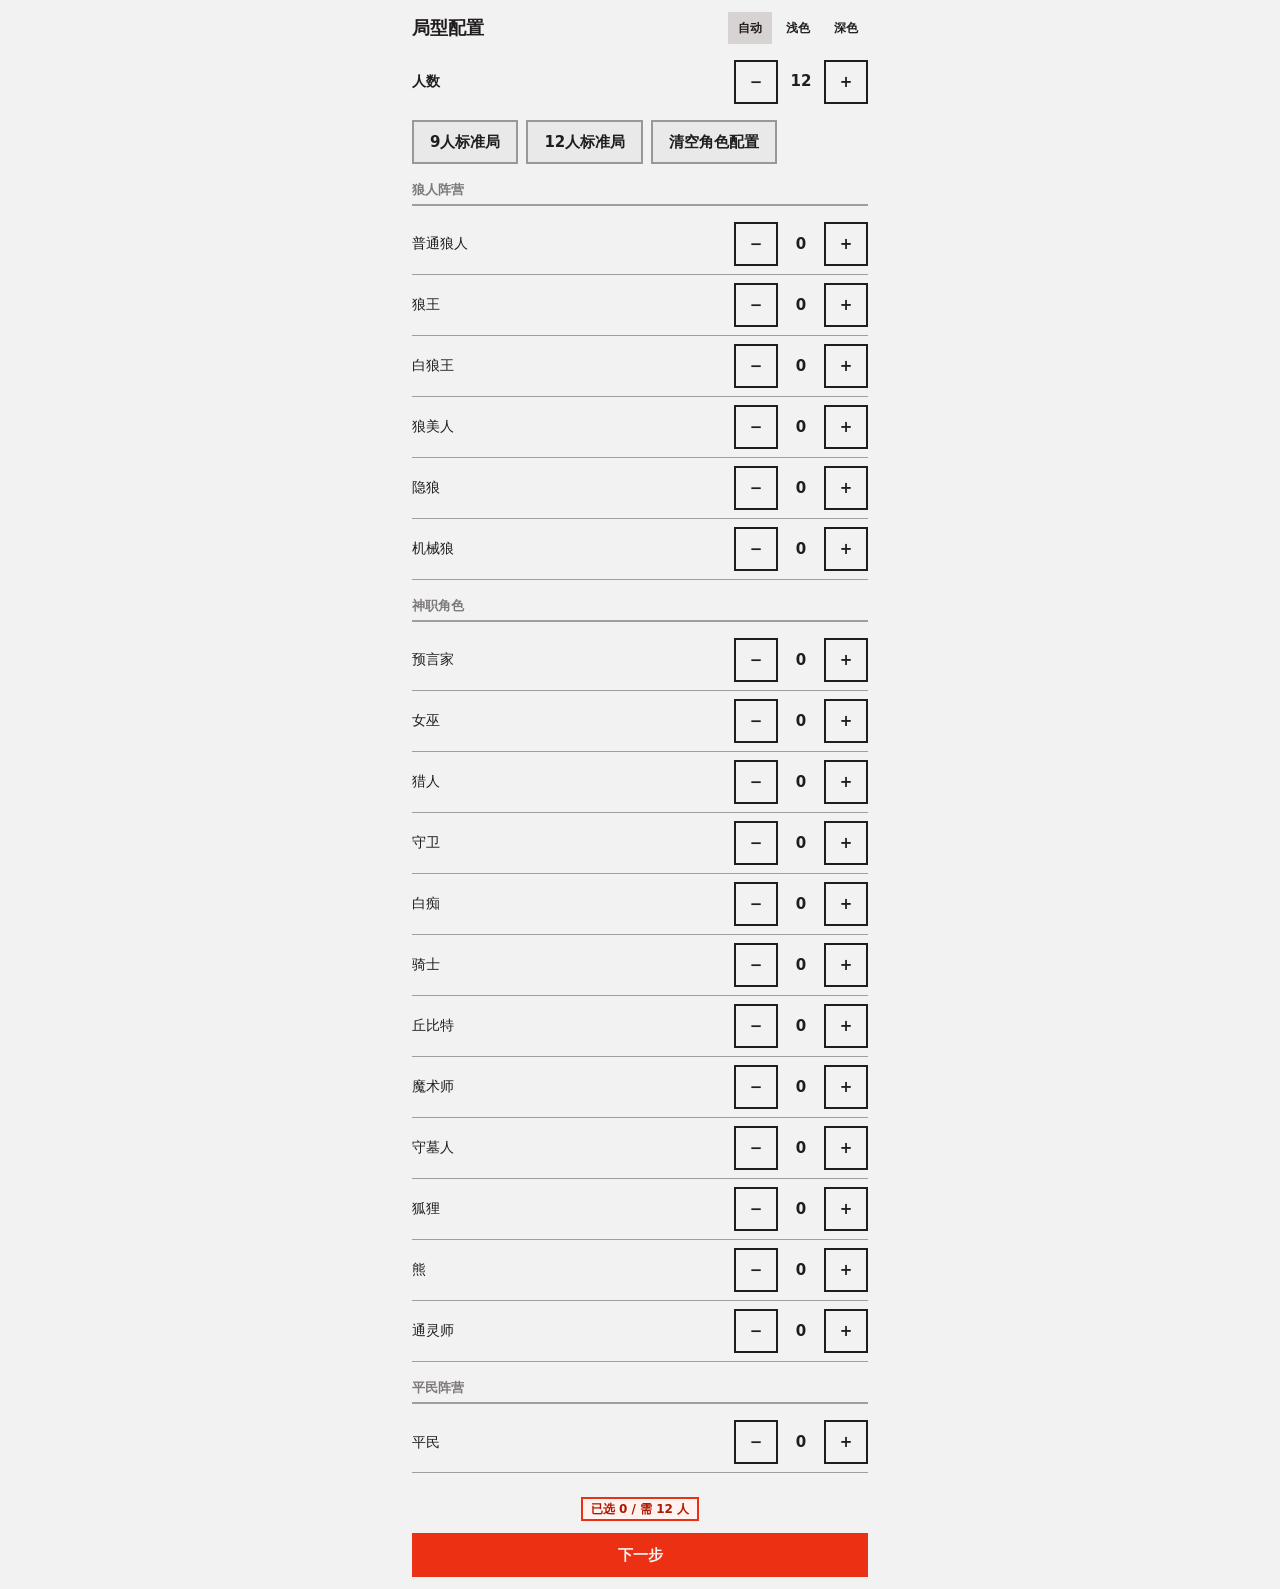
==== index.html @ 9e26ab66 "Implement timer and daily random first speaker (#14) Adds free/speech timer modes stored as an endsA" ====
<!DOCTYPE html>
<html lang="zh-CN">
<head>
<meta charset="utf-8">
<meta name="viewport" content="width=device-width, initial-scale=1, maximum-scale=1, viewport-fit=cover">
<meta name="theme-color" content="#1a1918">
<title>狼人杀法官助手</title>
<link rel="manifest" href="./manifest.json">
<link rel="stylesheet" href="./style.css">
</head>
<body>

<!-- ══════════════════════════════════════════════════════════════════
     SPEC §12.5 — 图标 sprite，内容与 icons.svg 保持同步
     ══════════════════════════════════════════════════════════════════ -->
<div id="icon-sprite" hidden>
<svg xmlns="http://www.w3.org/2000/svg" hidden>

  <!-- ── 狼人阵营 ─────────────────────────────────────────────── -->

  <!-- 普通狼人：基础狼形 -->
  <symbol id="icon-wolf" viewBox="0 0 24 24" fill="none" stroke="currentColor" stroke-width="1.6" stroke-linecap="round" stroke-linejoin="round">
    <path d="M6,3 L9,9 L15,9 L18,3 L19,11 L17,16 L12,21 L7,16 L5,11 Z"/>
    <circle cx="9.5" cy="13" r="0.85"/>
    <circle cx="14.5" cy="13" r="0.85"/>
    <line x1="12" y1="16" x2="12" y2="18.3"/>
  </symbol>

  <!-- 狼王：狼形 + 王冠 -->
  <symbol id="icon-wolfking" viewBox="0 0 24 24" fill="none" stroke="currentColor" stroke-width="1.6" stroke-linecap="round" stroke-linejoin="round">
    <path d="M6,5 L9,11 L15,11 L18,5 L19,13 L17,17 L12,21 L7,17 L5,13 Z"/>
    <circle cx="9.5" cy="15" r="0.85"/>
    <circle cx="14.5" cy="15" r="0.85"/>
    <line x1="12" y1="18" x2="12" y2="19.7"/>
    <path d="M5,5 L5,1 L8.5,3.3 L12,0.6 L15.5,3.3 L19,1 L19,5"/>
  </symbol>

  <!-- 白狼王：狼形 + 王冠 + 爆裂星芒 -->
  <symbol id="icon-whitewolfking" viewBox="0 0 24 24" fill="none" stroke="currentColor" stroke-width="1.6" stroke-linecap="round" stroke-linejoin="round">
    <path d="M6,5 L9,11 L15,11 L18,5 L19,13 L17,17 L12,21 L7,17 L5,13 Z"/>
    <circle cx="9.5" cy="15" r="0.85"/>
    <circle cx="14.5" cy="15" r="0.85"/>
    <line x1="12" y1="18" x2="12" y2="19.7"/>
    <path d="M5,5 L5,1 L8.5,3.3 L12,0.6 L15.5,3.3 L19,1 L19,5"/>
    <line x1="4" y1="1.5" x2="1.5" y2="0.8"/>
    <line x1="4" y1="1.5" x2="1.8" y2="3"/>
    <line x1="20" y1="1.5" x2="22.5" y2="0.8"/>
    <line x1="20" y1="1.5" x2="22.2" y2="3"/>
  </symbol>

  <!-- 狼美人：狼形 + 唇形/心形 -->
  <symbol id="icon-wolfbeauty" viewBox="0 0 24 24" fill="none" stroke="currentColor" stroke-width="1.6" stroke-linecap="round" stroke-linejoin="round">
    <path d="M6,3 L9,9 L15,9 L18,3 L19,11 L17,16 L12,21 L7,16 L5,11 Z"/>
    <circle cx="9.5" cy="12.3" r="0.85"/>
    <circle cx="14.5" cy="12.3" r="0.85"/>
    <path d="M10.3,15.8 Q10.3,14.5 12,15.3 Q13.7,14.5 13.7,15.8 Q13.7,17 12,18.6 Q10.3,17 10.3,15.8 Z"/>
  </symbol>

  <!-- 隐狼：虚线/残缺狼形 -->
  <symbol id="icon-hiddenwolf" viewBox="0 0 24 24" fill="none" stroke="currentColor" stroke-width="1.6" stroke-linecap="round" stroke-linejoin="round">
    <path d="M6,3 L9,9 L15,9 L18,3 L19,11 L17,16 L12,21 L7,16 L5,11 Z" stroke-dasharray="2 2.2"/>
  </symbol>

  <!-- 机械狼：狼形 + 齿轮 -->
  <symbol id="icon-mechwolf" viewBox="0 0 24 24" fill="none" stroke="currentColor" stroke-width="1.6" stroke-linecap="round" stroke-linejoin="round">
    <path d="M6,3 L9,9 L15,9 L18,3 L19,11 L17,16 L12,21 L7,16 L5,11 Z"/>
    <circle cx="9.5" cy="13" r="0.85"/>
    <circle cx="14.5" cy="13" r="0.85"/>
    <line x1="12" y1="16" x2="12" y2="18.3"/>
    <circle cx="17.3" cy="15.3" r="1.4"/>
    <circle cx="17.3" cy="15.3" r="0.45"/>
    <line x1="18.7" y1="15.3" x2="19.5" y2="15.3"/>
    <line x1="18" y1="16.51" x2="18.4" y2="17.2"/>
    <line x1="16.6" y1="16.51" x2="16.2" y2="17.2"/>
    <line x1="15.9" y1="15.3" x2="15.1" y2="15.3"/>
    <line x1="16.6" y1="14.09" x2="16.2" y2="13.4"/>
    <line x1="18" y1="14.09" x2="18.4" y2="13.4"/>
  </symbol>

  <!-- ── 神职角色 ─────────────────────────────────────────────── -->

  <!-- 预言家：眼睛 -->
  <symbol id="icon-seer" viewBox="0 0 24 24" fill="none" stroke="currentColor" stroke-width="1.6" stroke-linecap="round" stroke-linejoin="round">
    <path d="M3,12 C7,6 17,6 21,12 C17,18 7,18 3,12 Z"/>
    <circle cx="12" cy="12" r="2.4"/>
  </symbol>

  <!-- 女巫：药瓶 + 搅拌棒 -->
  <symbol id="icon-witch" viewBox="0 0 24 24" fill="none" stroke="currentColor" stroke-width="1.6" stroke-linecap="round" stroke-linejoin="round">
    <path d="M10,3 L10,7.5 L6,17 C6,19.8 8.6,21.5 12,21.5 C15.4,21.5 18,19.8 18,17 L14,7.5 L14,3"/>
    <line x1="7.3" y1="15" x2="16.7" y2="15"/>
    <line x1="11.5" y1="13" x2="17.6" y2="3.2"/>
    <circle cx="17.9" cy="2.5" r="0.9"/>
  </symbol>

  <!-- 猎人：准星 -->
  <symbol id="icon-hunter" viewBox="0 0 24 24" fill="none" stroke="currentColor" stroke-width="1.6" stroke-linecap="round" stroke-linejoin="round">
    <circle cx="12" cy="12" r="7"/>
    <circle cx="12" cy="12" r="1.1"/>
    <line x1="12" y1="2" x2="12" y2="5"/>
    <line x1="12" y1="19" x2="12" y2="22"/>
    <line x1="2" y1="12" x2="5" y2="12"/>
    <line x1="19" y1="12" x2="22" y2="12"/>
  </symbol>

  <!-- 守卫：盾牌 -->
  <symbol id="icon-guard" viewBox="0 0 24 24" fill="none" stroke="currentColor" stroke-width="1.6" stroke-linecap="round" stroke-linejoin="round">
    <path d="M12,2.5 L19,5.5 L19,11.5 C19,16.5 15.5,19.8 12,21.3 C8.5,19.8 5,16.5 5,11.5 L5,5.5 Z"/>
  </symbol>

  <!-- 白痴：小丑帽 -->
  <symbol id="icon-idiot" viewBox="0 0 24 24" fill="none" stroke="currentColor" stroke-width="1.6" stroke-linecap="round" stroke-linejoin="round">
    <line x1="4" y1="17" x2="20" y2="17"/>
    <path d="M6,17 L4,9"/>
    <circle cx="4" cy="7.7" r="1.1"/>
    <path d="M12,17 L12,6"/>
    <circle cx="12" cy="4.7" r="1.1"/>
    <path d="M18,17 L20,9"/>
    <circle cx="20" cy="7.7" r="1.1"/>
  </symbol>

  <!-- 骑士：剑 -->
  <symbol id="icon-knight" viewBox="0 0 24 24" fill="none" stroke="currentColor" stroke-width="1.6" stroke-linecap="round" stroke-linejoin="round">
    <line x1="12" y1="2.5" x2="12" y2="16.5"/>
    <path d="M12,2.5 L10.5,4.5 L13.5,4.5 Z"/>
    <line x1="8" y1="7.5" x2="16" y2="7.5"/>
    <line x1="12" y1="16.5" x2="12" y2="20"/>
    <circle cx="12" cy="21.2" r="1.1"/>
  </symbol>

  <!-- 丘比特：双心 + 箭，连接两名玩家为情侣 SPEC §5.3 -->
  <symbol id="icon-cupid" viewBox="0 0 24 24" fill="none" stroke="currentColor" stroke-width="1.6" stroke-linecap="round" stroke-linejoin="round">
    <path d="M3.8,9 C3.8,7 6.5,6.8 7,9.2 C7.5,6.8 10.2,7 10.2,9 C10.2,12 7,15 7,15 C7,15 3.8,12 3.8,9 Z"/>
    <path d="M13.8,6 C13.8,4 16.5,3.8 17,6.2 C17.5,3.8 20.2,4 20.2,6 C20.2,9 17,12 17,12 C17,12 13.8,9 13.8,6 Z"/>
    <line x1="1" y1="12" x2="23" y2="6"/>
    <path d="M23,6 L19.3,6.3"/>
    <path d="M23,6 L22.7,9.5"/>
    <path d="M1,12 L4.3,10.9"/>
    <path d="M1,12 L3.3,14.7"/>
  </symbol>

  <!-- 魔术师：礼帽 -->
  <symbol id="icon-magician" viewBox="0 0 24 24" fill="none" stroke="currentColor" stroke-width="1.6" stroke-linecap="round" stroke-linejoin="round">
    <path d="M4,19 Q12,21.5 20,19"/>
    <path d="M8,19 L8,7 L16,7 L16,19"/>
    <line x1="8" y1="15" x2="16" y2="15"/>
  </symbol>

  <!-- 守墓人：墓碑 -->
  <symbol id="icon-gravekeeper" viewBox="0 0 24 24" fill="none" stroke="currentColor" stroke-width="1.6" stroke-linecap="round" stroke-linejoin="round">
    <line x1="5" y1="21" x2="19" y2="21"/>
    <path d="M8,21 L8,10 C8,6.5 16,6.5 16,10 L16,21 Z"/>
    <line x1="12" y1="10.5" x2="12" y2="16.5"/>
    <line x1="9.3" y1="12.5" x2="14.7" y2="12.5"/>
  </symbol>

  <!-- 狐狸：狐狸头 -->
  <symbol id="icon-fox" viewBox="0 0 24 24" fill="none" stroke="currentColor" stroke-width="1.6" stroke-linecap="round" stroke-linejoin="round">
    <path d="M12,4 L18,8 L20,4 L19,12 L15,17 L12,20 L9,17 L5,12 L4,4 L6,8 Z"/>
    <circle cx="9.5" cy="11.5" r="0.8"/>
    <circle cx="14.5" cy="11.5" r="0.8"/>
    <path d="M12,15.5 L11,17.5 L13,17.5 Z"/>
  </symbol>

  <!-- 熊：熊掌 -->
  <symbol id="icon-bear" viewBox="0 0 24 24" fill="none" stroke="currentColor" stroke-width="1.6" stroke-linecap="round" stroke-linejoin="round">
    <ellipse cx="12" cy="16" rx="5" ry="4"/>
    <circle cx="6" cy="9" r="1.4"/>
    <circle cx="10.3" cy="6.3" r="1.4"/>
    <circle cx="13.7" cy="6.3" r="1.4"/>
    <circle cx="18" cy="9" r="1.4"/>
  </symbol>

  <!-- 通灵师：水晶球 -->
  <symbol id="icon-psychic" viewBox="0 0 24 24" fill="none" stroke="currentColor" stroke-width="1.6" stroke-linecap="round" stroke-linejoin="round">
    <circle cx="12" cy="10.5" r="7"/>
    <path d="M6,20.5 L18,20.5 L15.3,17.2 L8.7,17.2 Z"/>
    <line x1="9.3" y1="6.5" x2="9.3" y2="8.7"/>
    <line x1="8.2" y1="7.6" x2="10.4" y2="7.6"/>
  </symbol>

  <!-- ── 平民阵营 ─────────────────────────────────────────────── -->

  <!-- 平民：人形 -->
  <symbol id="icon-villager" viewBox="0 0 24 24" fill="none" stroke="currentColor" stroke-width="1.6" stroke-linecap="round" stroke-linejoin="round">
    <circle cx="12" cy="7" r="3.5"/>
    <path d="M5,21 C5,15 8,12.5 12,12.5 C16,12.5 19,15 19,21"/>
  </symbol>

  <!-- ── 状态标记（非角色） ───────────────────────────────────── -->

  <!-- 情侣：双心，SPEC §5.3 -->
  <symbol id="icon-lover" viewBox="0 0 24 24" fill="none" stroke="currentColor" stroke-width="1.6" stroke-linecap="round" stroke-linejoin="round">
    <path d="M4.5,8.5 C4.5,6.2 7.2,5.7 8.3,7.9 C9.4,5.7 12.1,6.2 12.1,8.5 C12.1,11.5 8.3,14.5 8.3,14.5 C8.3,14.5 4.5,11.5 4.5,8.5 Z"/>
    <path d="M11.9,11.5 C11.9,9.2 14.6,8.7 15.7,10.9 C16.8,8.7 19.5,9.2 19.5,11.5 C19.5,14.5 15.7,17.5 15.7,17.5 C15.7,17.5 11.9,14.5 11.9,11.5 Z"/>
  </symbol>
</svg>
</div>

<div id="app" class="app-shell">

  <!-- ════════════════════════════════════════════════════════════════
       设置 Step 1 — 人数与角色牌配置          SPEC §4.1
       ════════════════════════════════════════════════════════════════ -->
  <section id="screen-setup1" class="screen" hidden>
    <!-- TODO: 未完成存档恢复横幅（内联，非弹窗）      SPEC §11.1 -->
    <!-- TODO: 标题区 -->
    <!-- TODO: 人数加减（6–20）+ 预设按钮（9人/12人/清空） -->
    <!-- TODO: 角色配置列表，按阵营分组：狼人 / 神职 / 平民 -->
    <!-- TODO: 已选 X / 需 N 人 计数标签（不禁用下一步） -->
    <!-- TODO: 下一步按钮 -->
  </section>

  <!-- ════════════════════════════════════════════════════════════════
       设置 Step 2 — 玩家名单                  SPEC §4.1
       ════════════════════════════════════════════════════════════════ -->
  <section id="screen-setup2" class="screen" hidden>
    <!-- TODO: 沿用上次名单 按钮                    SPEC §11.2 -->
    <!-- TODO: 座位行 = 座位号 + 拖拽把手 ⠿ + 姓名输入 -->
    <!-- TODO: 姓名池芯片（输入聚焦时展开）          SPEC §11.2 -->
    <!-- TODO: 清空已存姓名（长按 600ms）           SPEC §8.2 -->
    <!-- TODO: 上一步 / 下一步 -->
  </section>

  <!-- ════════════════════════════════════════════════════════════════
       设置 Step 3 — 夜晚顺序、计时、高级规则   SPEC §4.1 / §7
       ════════════════════════════════════════════════════════════════ -->
  <section id="screen-setup3" class="screen" hidden>
    <!-- TODO: 夜晚步骤拖拽排序（复用 Step 2 拖拽组件）+ 恢复默认 -->
    <!-- TODO: 计时默认值：白天讨论 / 夜晚行动 -->
    <!-- TODO: <details> 高级规则（默认折叠）        SPEC §7
               · 同守同救结果
               · 女巫自救
               · 守卫连守
               · 非常规死亡抑制开枪
               · 女巫同夜双药
               · 每日随机首发言
               · 提示音 -->
    <!-- TODO: 上一步 / 下一步 -->
  </section>

  <!-- ════════════════════════════════════════════════════════════════
       设置 Step 4 — 分配身份                  SPEC §4.1 / §8.4
       ════════════════════════════════════════════════════════════════ -->
  <section id="screen-setup4" class="screen" hidden>
    <!-- TODO: 随机分配剩余身份（crypto.getRandomValues） -->
    <!-- TODO: 紧凑网格：点座位 → 点角色（非下拉列表） -->
    <!-- TODO: 已分配 X / N 状态标签 -->
    <!-- TODO: 上一步 / 开始游戏（始终可点击 —— 身份非必填） -->
  </section>

  <!-- ════════════════════════════════════════════════════════════════
       局内主界面                              SPEC §12.1
       固定：控制区 + 警告区 + 步骤区 ／ 仅玩家网格可滚动
       ════════════════════════════════════════════════════════════════ -->
  <section id="screen-game" class="screen" hidden>

    <header id="game-header" class="game-header">
      <!-- 第 N 晚/天 + 计时器（自由 / 发言两种模式）+ 撤销 / 日志 / 长按结束     SPEC §14 -->
      <!-- TODO: 阵营计数条 狼x·神y·民z                  SPEC §17 -->
    </header>

    <div id="alert-banner" class="alert-banner" hidden>
      <!-- TODO: 常驻警告横幅，需点击「知道了」确认      SPEC §10.2 -->
    </div>

    <div id="phase-panel" class="phase-panel">
      <!-- TODO: 夜晚 —— 当前步骤名 / 口播提示 / 信息答案 / 完成·跳过
                                                        SPEC §4.2 / §9 -->
      <!-- 白天 —— 死亡公布确认 / 触发队列 / 随机首发言横幅 / 骑士决斗 /
           白狼王自爆 / 狼人自爆 / 进入下一夜               SPEC §4.3 / §5.4 / §15 -->
    </div>

    <div id="player-grid" class="player-grid" data-columns="3">
      <!-- TODO: 玩家卡片；列数随人数自适应 3/4/5        SPEC §12.2 -->
      <!-- TODO: 阵亡卡片折叠至 ~42px -->
    </div>

  </section>

  <!-- ════════════════════════════════════════════════════════════════
       日志页（整页替换，非覆盖层）            SPEC §16
       ════════════════════════════════════════════════════════════════ -->
  <section id="screen-log" class="screen" hidden></section>

  <!-- ════════════════════════════════════════════════════════════════
       战报页                                  SPEC §4.4
       ════════════════════════════════════════════════════════════════ -->
  <section id="screen-report" class="screen" hidden>
    <!-- TODO: 胜方点选 好人胜 / 狼人胜 / 平局 -->
    <!-- TODO: 完整名单：座位·姓名·身份·死因·死亡时间 -->
    <!-- TODO: 总时长 / 天数 -->
    <!-- TODO: 复制日志文本 / 开新局 / 返回 -->
  </section>

  <!-- 先执行 + 撤销条：跨屏固定于视口底部，非某一屏内容的一部分，
       故置于 .screen 兄弟层级，不随屏幕切换被隐藏。SPEC §8.2 -->
  <div id="undo-bar" class="undo-bar" hidden></div>

</div>

<script type="module" src="./app.js"></script>
</body>
</html>
---- style.css ----
/**
 * style.css — 设计令牌 + 组件层 + 布局
 * SPEC §12.4
 *
 * 沿用 Modernist 设计系统的令牌架构与扁平风格（0 圆角、2px 分隔线、
 * 标签左对齐、单一强调红），但作两处必要修正：
 *   1. 移除 Google Fonts —— Archivo 无 CJK 覆盖，界面几乎全为中文
 *   2. 新增暗色主题 —— 狼人杀在昏暗环境进行，局内默认暗色
 *
 * ⚠️ 组件层与布局尚未实现 —— 仅令牌与骨架就位。
 */

/* ══════════════════════════════════════════════════════════════════
   令牌 —— 浅色（完整定义于裸 :root）
   ══════════════════════════════════════════════════════════════════ */
:root {
  --color-bg: #f3f2f2;
  --color-surface: #eae9e9;
  --color-text: #201e1d;
  --color-accent: #ec3013;
  --color-divider: color-mix(in srgb, #201e1d 40%, transparent);

  --color-neutral-100: #f8f4f4;
  --color-neutral-200: #eae7e7;
  --color-neutral-300: #d7d3d3;
  --color-neutral-400: #bab6b6;
  --color-neutral-500: #9b9797;
  --color-neutral-600: #7d7979;
  --color-neutral-700: #605d5d;
  --color-neutral-800: #444141;
  --color-neutral-900: #2d2b2b;

  --color-accent-100: #fff2ef;
  --color-accent-200: #ffe0d9;
  --color-accent-300: #ffc4b8;
  --color-accent-400: #ff9783;
  --color-accent-500: #ff563c;
  --color-accent-600: #dd2b0f;
  --color-accent-700: #ae1800;
  --color-accent-800: #7c1405;
  --color-accent-900: #4d170e;

  /* 系统字体栈，含 CJK 回退（SPEC §12.4） */
  --font-body: system-ui, -apple-system, "PingFang SC", "Hiragino Sans GB",
               "Microsoft YaHei", sans-serif;
  --font-heading: var(--font-body);
  --font-heading-weight: 700;

  --space-1: 4px;
  --space-2: 8px;
  --space-3: 12px;
  --space-4: 16px;
  --space-5: 20px;
  --space-6: 24px;
  --space-8: 32px;

  --radius-sm: 0px;
  --radius-md: 0px;
  --radius-lg: 0px;

  --shadow-sm: 0 1px 2px color-mix(in srgb, #2d2b2b 14%, transparent);
  --shadow-md: 0 3px 10px color-mix(in srgb, #2d2b2b 16%, transparent);
  --shadow-lg: 0 12px 32px color-mix(in srgb, #2d2b2b 22%, transparent);

  /* 布局 */
  --app-max-width: 480px;
  --tap-min: 44px;
}

/* 令牌 —— 暗色（系统偏好；以 :not([data-theme="light"]) 保护） */
@media (prefers-color-scheme: dark) {
  :root:not([data-theme="light"]) {
    --color-bg: #1a1918;
    --color-surface: #262423;
    --color-text: #ebe8e6;
    --color-divider: color-mix(in srgb, #ebe8e6 30%, transparent);
    --color-accent: #ff563c;

    --color-neutral-100: #242220;
    --color-neutral-200: #2e2b29;
    --color-neutral-300: #3d3937;
    --color-neutral-400: #514c49;
    --color-neutral-500: #6b6663;
    --color-neutral-600: #86807c;
    --color-neutral-700: #a29c98;
    --color-neutral-800: #c2bcb8;
    --color-neutral-900: #ebe8e6;

    --color-accent-100: #2a130d;
    --color-accent-200: #3d1a10;
    --color-accent-300: #5c2015;
    --color-accent-400: #8a2a1a;
    --color-accent-500: #c23a1c;
    --color-accent-600: #ff563c;
    --color-accent-700: #ff8266;
    --color-accent-800: #ffb3a0;
    --color-accent-900: #ffe0d9;
  }
}

/* 令牌 —— 暗色（手动切换；使两个方向都生效） */
:root[data-theme="dark"] {
  --color-bg: #1a1918;
  --color-surface: #262423;
  --color-text: #ebe8e6;
  --color-divider: color-mix(in srgb, #ebe8e6 30%, transparent);
  --color-accent: #ff563c;

  --color-neutral-100: #242220;
  --color-neutral-200: #2e2b29;
  --color-neutral-300: #3d3937;
  --color-neutral-400: #514c49;
  --color-neutral-500: #6b6663;
  --color-neutral-600: #86807c;
  --color-neutral-700: #a29c98;
  --color-neutral-800: #c2bcb8;
  --color-neutral-900: #ebe8e6;

  --color-accent-100: #2a130d;
  --color-accent-200: #3d1a10;
  --color-accent-300: #5c2015;
  --color-accent-400: #8a2a1a;
  --color-accent-500: #c23a1c;
  --color-accent-600: #ff563c;
  --color-accent-700: #ff8266;
  --color-accent-800: #ffb3a0;
  --color-accent-900: #ffe0d9;
}

/* ══════════════════════════════════════════════════════════════════
   基础
   ══════════════════════════════════════════════════════════════════ */
*, *::before, *::after { box-sizing: border-box; }

html, body {
  margin: 0;
  height: 100%;
  background: var(--color-bg);
  color: var(--color-text);
  font-family: var(--font-body);
  font-size: 15px;
  line-height: 1.55;
  overscroll-behavior: none;
}

/* 局内以手势为主，禁止误选文本；输入框除外 */
* { -webkit-tap-highlight-color: transparent; -webkit-user-select: none; user-select: none; }
input, textarea { -webkit-user-select: text; user-select: text; }

:focus { outline: none; }
:focus-visible { outline: 2px solid var(--color-accent); outline-offset: 2px; }

/* ══════════════════════════════════════════════════════════════════
   骨架布局                                              SPEC §12.1
   ══════════════════════════════════════════════════════════════════ */
.app-shell {
  max-width: var(--app-max-width);
  margin: 0 auto;
  min-height: 100dvh;
  display: flex;
  flex-direction: column;
}

.screen { display: flex; flex-direction: column; flex: 1; }
.screen[hidden] { display: none; }

/* 局内主界面：固定视口高度，内部仅玩家网格可滚动（SPEC §12.1） */
#screen-game { height: 100dvh; min-height: 0; overflow: hidden; }

/* 固定：控制区 / 警告区 / 步骤区；仅玩家网格可滚动 */
.game-header {
  flex: 0 0 auto;
  border-bottom: 2px solid var(--color-divider);
}
.game-header-row {
  display: flex;
  align-items: center;
  justify-content: space-between;
  gap: var(--space-2);
  padding: var(--space-3);
}
.game-header-title { margin: 0; font-size: 16px; }

/* 计时器行：模式切换 / 剩余时间 / 播放暂停 / ±10s / 快捷档位或发言控制。SPEC §12.1 / §14 */
.timer-row {
  display: flex;
  flex-wrap: wrap;
  align-items: center;
  gap: var(--space-2);
  padding: 0 var(--space-3) var(--space-3);
}
.timer-mode-tabs { display: flex; gap: var(--space-1); }
.timer-remaining {
  min-width: 3.5em;
  font-size: 20px;
  font-weight: 700;
  font-variant-numeric: tabular-nums;
}
.timer-controls { display: flex; align-items: center; gap: var(--space-1); }
.timer-presets { display: flex; flex-wrap: wrap; gap: var(--space-1); flex: 1 1 100%; }
.speech-controls {
  display: flex;
  flex-wrap: wrap;
  align-items: center;
  gap: var(--space-2);
  flex: 1 1 100%;
  font-size: 13px;
}
.speech-current { font-weight: 700; }

.alert-banner { flex: 0 0 auto; }
.alert-banner[hidden] { display: none; }

.phase-panel { flex: 0 0 auto; }
.phase-panel:empty { display: none; }

/* 跨屏固定条：不属于任一 .screen，随屏幕切换保持可见（SPEC §8.2 / §16.2 备注删除撤销）。 */
.undo-bar {
  position: fixed;
  left: 50%;
  bottom: 0;
  transform: translateX(-50%);
  z-index: 20;
  width: 100%;
  max-width: var(--app-max-width);
  display: flex;
  align-items: center;
  justify-content: space-between;
  gap: var(--space-3);
  padding: var(--space-3);
  border-top: 2px solid var(--color-accent);
  background: var(--color-surface);
}
.undo-bar[hidden] { display: none; }
.undo-bar-text { font-size: 13px; }

.player-grid {
  flex: 1;
  min-height: 0;
  overflow-y: auto;
  display: grid;
  gap: var(--space-2);
  align-content: start;
  padding: var(--space-3);
}
/* 自适应列数（SPEC §12.2） */
.player-grid[data-columns="3"] { grid-template-columns: repeat(3, 1fr); }
.player-grid[data-columns="4"] { grid-template-columns: repeat(4, 1fr); }
.player-grid[data-columns="5"] { grid-template-columns: repeat(5, 1fr); }

/* ══════════════════════════════════════════════════════════════════
   按钮                                                  SPEC §8.2
   ══════════════════════════════════════════════════════════════════ */
.btn {
  display: inline-flex;
  align-items: center;
  justify-content: center;
  gap: var(--space-2);
  min-height: var(--tap-min);
  min-width: var(--tap-min);
  padding: 0 var(--space-4);
  border: 2px solid var(--color-text);
  border-radius: var(--radius-md);
  background: transparent;
  color: var(--color-text);
  font: inherit;
  font-weight: 700;
  line-height: 1;
  cursor: pointer;
  transition: background-color .15s ease, border-color .15s ease,
              color .15s ease, opacity .15s ease;
}
.btn:hover        { background: var(--color-neutral-200); }
.btn:active        { background: var(--color-neutral-300); }
.btn:disabled,
.btn[aria-disabled="true"] { opacity: .4; cursor: not-allowed; }
.btn:disabled:hover        { background: transparent; }
.btn:focus-visible { outline: 2px solid var(--color-accent); outline-offset: 2px; }

.btn-primary {
  border-color: var(--color-accent);
  background: var(--color-accent);
  color: var(--color-neutral-100);
}
.btn-primary:hover  { background: var(--color-accent-700); border-color: var(--color-accent-700); }
.btn-primary:active { background: var(--color-accent-800); border-color: var(--color-accent-800); }

.btn-secondary {
  border-color: var(--color-divider);
  background: var(--color-surface);
  color: var(--color-text);
}
.btn-secondary:hover { background: var(--color-neutral-200); }

.btn-ghost {
  border-color: transparent;
  background: transparent;
  color: var(--color-text);
}
.btn-ghost:hover { background: var(--color-neutral-200); }

.btn-icon {
  padding: 0;
  width: var(--tap-min);
  min-width: var(--tap-min);
}

.btn-block { display: flex; width: 100%; }

/* 长按守护按钮 —— 按住 600ms，填充进度条给出可见反馈 */
.btn-longpress {
  position: relative;
  overflow: hidden;
}
.btn-longpress > * { position: relative; z-index: 1; }
.btn-longpress::before {
  content: "";
  position: absolute;
  inset: 0;
  width: 0%;
  background: color-mix(in srgb, var(--color-accent) 45%, transparent);
  pointer-events: none;
}
.btn-longpress.is-pressing::before {
  width: 100%;
  transition: width 600ms linear;
}

/* ══════════════════════════════════════════════════════════════════
   标签
   ══════════════════════════════════════════════════════════════════ */
.tag {
  display: inline-flex;
  align-items: center;
  height: 24px;
  padding: 0 var(--space-2);
  border: 2px solid var(--color-text);
  border-radius: var(--radius-sm);
  background: var(--color-neutral-200);
  color: var(--color-text);
  font-size: 12px;
  font-weight: 700;
  line-height: 1;
  white-space: nowrap;
}
.tag-accent {
  border-color: var(--color-accent);
  background: var(--color-accent-100);
  color: var(--color-accent-700);
}
.tag-outline {
  border-color: var(--color-divider);
  background: transparent;
  color: var(--color-neutral-600);
}

/* ══════════════════════════════════════════════════════════════════
   表单
   ══════════════════════════════════════════════════════════════════ */
.field {
  display: flex;
  flex-direction: column;
  gap: var(--space-1);
  text-align: left;
}
.field label {
  font-size: 13px;
  font-weight: 700;
  color: var(--color-text);
}

.input {
  min-height: var(--tap-min);
  padding: 0 var(--space-3);
  border: 2px solid var(--color-divider);
  border-radius: var(--radius-sm);
  background: var(--color-surface);
  color: var(--color-text);
  font: inherit;
}
.input::placeholder { color: var(--color-neutral-500); }
.input:focus-visible {
  outline: 2px solid var(--color-accent);
  outline-offset: 2px;
  border-color: var(--color-accent);
}

/* ══════════════════════════════════════════════════════════════════
   玩家卡片                                              SPEC §12.2 / §8.3
   ══════════════════════════════════════════════════════════════════ */
.player-card {
  position: relative;
  display: flex;
  flex-direction: column;
  align-items: center;
  justify-content: center;
  gap: var(--space-1);
  min-height: 44px;
  padding: var(--space-2);
  border: 2px solid var(--color-divider);
  border-radius: var(--radius-sm);
  background: var(--color-surface);
  color: var(--color-text);
  text-align: center;
  cursor: pointer;
  transition: border-color .15s ease, background-color .15s ease, opacity .15s ease;
}
.player-card:focus-visible { outline: 2px solid var(--color-accent); outline-offset: 2px; }

.player-card-seat {
  font-size: 11px;
  font-weight: 700;
  color: var(--color-neutral-600);
}
.player-card-name {
  font-size: 13px;
  font-weight: 700;
  max-width: 100%;
  overflow: hidden;
  text-overflow: ellipsis;
  white-space: nowrap;
}
.player-card-role { font-size: 11px; color: var(--color-neutral-600); }

/* 可选：当前步骤中可点选的存活目标 */
.player-card.is-selectable {
  border-style: dashed;
  border-color: var(--color-accent-400);
}

/* 已选 */
.player-card.is-selected {
  border-style: solid;
  border-color: var(--color-accent);
  background: var(--color-accent-100);
}

/* 阵亡：折叠至约 42px，座位+姓名一行，死因标签独占下一行。
   align-self: start —— 网格默认拉伸子项填满行高，否则会被同行存活卡片撑高。SPEC §12.2 */
.player-card.is-dead {
  align-self: start;
  flex-direction: row;
  flex-wrap: wrap;
  align-items: center;
  justify-content: flex-start;
  gap: var(--space-1) var(--space-2);
  min-height: 42px;
  padding: var(--space-1) var(--space-2);
  background: var(--color-neutral-200);
  opacity: .65;
  cursor: pointer;
}
.player-card.is-dead .player-card-name {
  flex: 1 1 auto;
  min-width: 0;
  text-align: left;
}
.player-card.is-dead > .tag { flex: 0 0 100%; }

.player-card-icon { width: 20px; height: 20px; flex: 0 0 auto; }
.player-card-lover { font-size: 10px; }

/* 高亮脉冲 —— 警报通道，SPEC §10.2 */
.player-card.is-pulse { animation: alertPulse 1.1s ease-in-out infinite; }

/* 当前发言者 —— 发言计时模式下高亮，SPEC §14.2 */
.player-card.is-current-speaker {
  border-style: solid;
  border-color: var(--color-accent);
  background: var(--color-accent-100);
}

/* 展开态：身份 / 技能状态 / 修改身份 / 设为情侣 / 恢复存活 / 死因芯片
   —— 内联展开，非弹窗（SPEC §8.1 / §8.3） */
.player-card-expanded {
  grid-column: 1 / -1;
  align-self: start;
  align-items: stretch;
  text-align: left;
  cursor: default;
}
.player-card-expanded-header {
  display: flex;
  align-items: center;
  justify-content: space-between;
  gap: var(--space-2);
  width: 100%;
  cursor: pointer;
  font-weight: 700;
}
.player-card-expanded-body {
  display: flex;
  flex-direction: column;
  align-items: flex-start;
  gap: var(--space-2);
  width: 100%;
  padding-top: var(--space-2);
}
.player-card-expanded-actions { display: flex; flex-wrap: wrap; gap: var(--space-2); }

.skill-status-row,
.skill-chip-row { display: flex; flex-wrap: wrap; gap: var(--space-1); }

.death-reason-chips {
  display: flex;
  flex-wrap: wrap;
  gap: var(--space-2);
  width: 100%;
  padding-top: var(--space-2);
}

@keyframes alertPulse {
  0%, 100% {
    border-color: var(--color-divider);
    box-shadow: 0 0 0 0 color-mix(in srgb, var(--color-accent) 0%, transparent);
  }
  50% {
    border-color: var(--color-accent);
    box-shadow: 0 0 0 4px color-mix(in srgb, var(--color-accent) 35%, transparent);
  }
}

/* ══════════════════════════════════════════════════════════════════
   技能芯片                                              SPEC §6
   ══════════════════════════════════════════════════════════════════ */
.skill-chip {
  display: inline-flex;
  align-items: center;
  gap: var(--space-1);
  height: 20px;
  padding: 0 var(--space-1);
  border: 2px solid var(--color-divider);
  border-radius: var(--radius-sm);
  color: var(--color-text);
  font-size: 11px;
  font-weight: 700;
  line-height: 1;
  white-space: nowrap;
}
.skill-chip.is-used {
  text-decoration: line-through;
  opacity: .5;
}

/* ══════════════════════════════════════════════════════════════════
   拖拽排序                                              SPEC §4.1
   ══════════════════════════════════════════════════════════════════ */
.drag-handle {
  display: inline-flex;
  align-items: center;
  justify-content: center;
  flex: 0 0 auto;
  width: var(--tap-min);
  height: var(--tap-min);
  border: none;
  background: transparent;
  color: var(--color-neutral-500);
  font-size: 18px;
  line-height: 1;
  cursor: grab;
  touch-action: none;
}
.drag-handle:active { cursor: grabbing; }

.dragging {
  opacity: .6;
  box-shadow: var(--shadow-lg);
  z-index: 10;
}

.drop-gap {
  height: 0;
  border-radius: var(--radius-sm);
  background: var(--color-accent-200);
  border: 2px dashed var(--color-accent-400);
  overflow: hidden;
  transition: height .15s ease;
}
.drop-gap.is-active { height: 44px; }

.reorder-list { display: flex; flex-direction: column; gap: var(--space-2); }
.reorder-item {
  display: flex;
  align-items: center;
  gap: var(--space-2);
  border: 2px solid var(--color-divider);
  background: var(--color-surface);
  padding: 0 var(--space-2);
}
.reorder-item .input { flex: 1 1 auto; min-width: 0; }
.reorder-item-label { flex: 1 1 auto; font-size: 14px; font-weight: 700; }
.reorder-item .player-card-seat { flex: 0 0 auto; }

.name-row { flex-wrap: wrap; }
.name-pool-chips {
  flex: 1 1 100%;
  display: flex;
  flex-wrap: wrap;
  gap: var(--space-1);
  padding: 0 0 var(--space-2) calc(var(--tap-min) + var(--space-2));
}
.name-pool-chips[hidden] { display: none; }

.chip {
  display: inline-flex;
  align-items: center;
  height: 28px;
  padding: 0 var(--space-2);
  border: 2px solid var(--color-divider);
  border-radius: var(--radius-sm);
  background: var(--color-neutral-200);
  color: var(--color-text);
  font: inherit;
  font-size: 12px;
  font-weight: 700;
  cursor: pointer;
}
.chip:hover { background: var(--color-neutral-300); }
.chip.is-active {
  border-color: var(--color-accent);
  background: var(--color-accent-100);
  color: var(--color-accent-700);
}

/* ══════════════════════════════════════════════════════════════════
   日志页                                                    SPEC §16
   ══════════════════════════════════════════════════════════════════ */
.log-filter-row { display: flex; flex-wrap: wrap; gap: var(--space-2); }

.log-groups { display: flex; flex-direction: column; gap: var(--space-2); }

.log-group {
  border: 2px solid var(--color-divider);
  border-radius: var(--radius-sm);
  overflow: hidden;
}
.log-group-header {
  display: flex;
  align-items: center;
  justify-content: space-between;
  width: 100%;
  min-height: var(--tap-min);
  padding: var(--space-2) var(--space-3);
  border: none;
  background: var(--color-neutral-200);
  color: var(--color-text);
  font: inherit;
  font-weight: 700;
  cursor: pointer;
}
.log-group-count { font-size: 12px; font-weight: 400; color: var(--color-neutral-600); }

.log-group-body {
  display: flex;
  flex-direction: column;
  gap: var(--space-1);
  padding: var(--space-2) var(--space-3);
}
.log-group-body[hidden] { display: none; }

.log-entry {
  display: flex;
  flex-wrap: wrap;
  align-items: center;
  gap: var(--space-2);
  padding: var(--space-1) 0;
  border-bottom: 1px solid var(--color-divider);
}
.log-entry:last-child { border-bottom: none; }
.log-entry-text { flex: 1 1 auto; min-width: 0; font-size: 13px; }
.log-entry-note .log-entry-text { font-style: italic; }

.log-note-row { display: flex; gap: var(--space-2); }
.log-note-row .input { flex: 1 1 auto; min-width: 0; }

/* ══════════════════════════════════════════════════════════════════
   内联横幅                                    SPEC §8.1 / §11.1
   ══════════════════════════════════════════════════════════════════ */
.banner-inline {
  display: flex;
  flex-wrap: wrap;
  align-items: center;
  justify-content: space-between;
  gap: var(--space-2);
  padding: var(--space-3);
  border: 2px solid var(--color-accent);
  background: var(--color-accent-100);
  color: var(--color-accent-700);
  font-size: 13px;
  font-weight: 700;
}
.banner-actions { display: flex; gap: var(--space-2); }

/* ══════════════════════════════════════════════════════════════════
   设置向导 —— Step 1 骨架                     SPEC §4.1
   ══════════════════════════════════════════════════════════════════ */
.setup-screen {
  display: flex;
  flex-direction: column;
  gap: var(--space-4);
  padding: var(--space-3);
}
.setup-header {
  display: flex;
  align-items: center;
  justify-content: space-between;
  gap: var(--space-3);
}
.setup-header h1 { margin: 0; font-size: 18px; }

.theme-switch { display: flex; gap: var(--space-1); }
.btn-sm { min-height: 32px; padding: 0 var(--space-2); font-size: 12px; }
.btn-ghost.is-active { background: var(--color-neutral-300); }
.btn-secondary.is-active {
  border-color: var(--color-accent);
  background: var(--color-accent-100);
  color: var(--color-accent-700);
}

.field-row {
  display: flex;
  align-items: center;
  justify-content: space-between;
  gap: var(--space-3);
}
.field-label { font-size: 14px; font-weight: 700; }

.stepper { display: flex; align-items: center; gap: var(--space-2); }
.stepper-value {
  min-width: 2em;
  text-align: center;
  font-weight: 700;
  font-variant-numeric: tabular-nums;
}

.preset-row { display: flex; flex-wrap: wrap; gap: var(--space-2); }

.role-groups { display: flex; flex-direction: column; gap: var(--space-4); }
.camp-group-title {
  margin: 0 0 var(--space-2);
  padding-bottom: var(--space-1);
  border-bottom: 2px solid var(--color-divider);
  font-size: 13px;
  color: var(--color-neutral-600);
}
.role-row {
  display: flex;
  align-items: center;
  justify-content: space-between;
  padding: var(--space-2) 0;
  border-bottom: 1px solid var(--color-divider);
}
.role-row-name { font-size: 14px; }

.setup-footer {
  display: flex;
  flex-direction: column;
  align-items: center;
  gap: var(--space-3);
  padding-top: var(--space-2);
}

/* ══════════════════════════════════════════════════════════════════
   设置向导 —— Step 3 骨架（夜晚顺序 / 计时 / 高级规则） SPEC §4.1 / §7
   ══════════════════════════════════════════════════════════════════ */
.advanced-rules {
  border: 2px solid var(--color-divider);
  padding: var(--space-3);
}
.advanced-rules summary {
  cursor: pointer;
  font-weight: 700;
}
.advanced-rules summary::-webkit-details-marker { color: var(--color-neutral-600); }

.toggle-row {
  display: flex;
  align-items: center;
  justify-content: space-between;
  gap: var(--space-3);
  padding: var(--space-2) 0;
  border-bottom: 1px solid var(--color-divider);
}
.toggle-row:last-child { border-bottom: none; }
.toggle-row-label { font-size: 13px; }

.switch { display: inline-flex; align-items: center; }
.switch input { width: 20px; height: 20px; accent-color: var(--color-accent); cursor: pointer; }

.segmented { display: flex; flex-wrap: wrap; gap: var(--space-1); }

/* ══════════════════════════════════════════════════════════════════
   设置向导 —— Step 4 身份分配                 SPEC §4.1 / §8.4
   ══════════════════════════════════════════════════════════════════ */
.role-row-select {
  display: flex;
  align-items: center;
  justify-content: space-between;
  width: 100%;
  padding: var(--space-2) 0;
  border: none;
  border-bottom: 1px solid var(--color-divider);
  background: none;
  color: var(--color-text);
  font: inherit;
  text-align: left;
  cursor: pointer;
}
.role-row-select:hover { background: var(--color-neutral-100); }
.role-row-select:focus-visible { outline: 2px solid var(--color-accent); outline-offset: -2px; }

/* ══════════════════════════════════════════════════════════════════
   通用占位屏 —— Step 2–4 / 局内 / 日志 / 战报的正式内容见各自票
   ══════════════════════════════════════════════════════════════════ */
.wrap { display: flex; flex-direction: column; gap: var(--space-4); padding: var(--space-3); }
.note { color: var(--color-neutral-600); font-size: 13px; }
.actions { display: flex; flex-wrap: wrap; gap: var(--space-2); }

/* ══════════════════════════════════════════════════════════════════
   夜晚步骤面板                                SPEC §4.2 / §9 / §12.1
   ══════════════════════════════════════════════════════════════════ */
.phase-step {
  display: flex;
  flex-direction: column;
  gap: var(--space-2);
  padding: var(--space-3);
  border-bottom: 2px solid var(--color-divider);
}
.phase-step-header { display: flex; flex-direction: column; gap: var(--space-1); }
.phase-step-title { margin: 0; font-size: 16px; }
.phase-step-instruction { margin: 0; font-size: 13px; color: var(--color-neutral-600); }
.phase-step-actions { display: flex; gap: var(--space-2); }
.phase-step-actions .btn { flex: 1 1 auto; }
.phase-step-dawn { align-items: stretch; }

/** 白天主动行为按钮列表：骑士决斗 / 白狼王自爆带人 / 狼人自爆。SPEC §4.3 */
.day-action-list { display: flex; flex-direction: column; gap: var(--space-2); }
.day-action-list:empty { display: none; }

.step-death-line { margin: 0; font-size: 14px; font-weight: 700; }

.step-info-answer {
  display: flex;
  align-items: center;
  gap: var(--space-2);
  padding: var(--space-2) 0;
}
.answer-text { font-size: 20px; font-weight: 700; }
.answer-text-lg { font-size: 28px; }

.witch-actions { display: flex; flex-wrap: wrap; gap: var(--space-2); }

/* 技能状态芯片改为可点击按钮，用于手动修正（SPEC §6） */
.skill-chip-toggle {
  border: 2px solid var(--color-divider);
  background: var(--color-neutral-100);
  font: inherit;
  cursor: pointer;
}
.skill-chip-toggle:hover { background: var(--color-neutral-200); }

/* ══════════════════════════════════════════════════════════════════
   天亮结算 —— 死亡提案列表                    SPEC §4.3 / §5.1
   ══════════════════════════════════════════════════════════════════ */
.death-proposal-list { display: flex; flex-direction: column; }
.death-proposal-row {
  display: flex;
  align-items: center;
  gap: var(--space-2);
  padding: var(--space-2) 0;
  border-bottom: 1px solid var(--color-divider);
}
.death-proposal-explanation { flex: 1 1 auto; font-size: 13px; }

/* ══════════════════════════════════════════════════════════════════
   TODO —— 局内布局区块（日志 / 战报见票 #13 起）
   ══════════════════════════════════════════════════════════════════
   · .log-group / .log-entry / .filter-chip（SPEC §16）
   ══════════════════════════════════════════════════════════════════ */
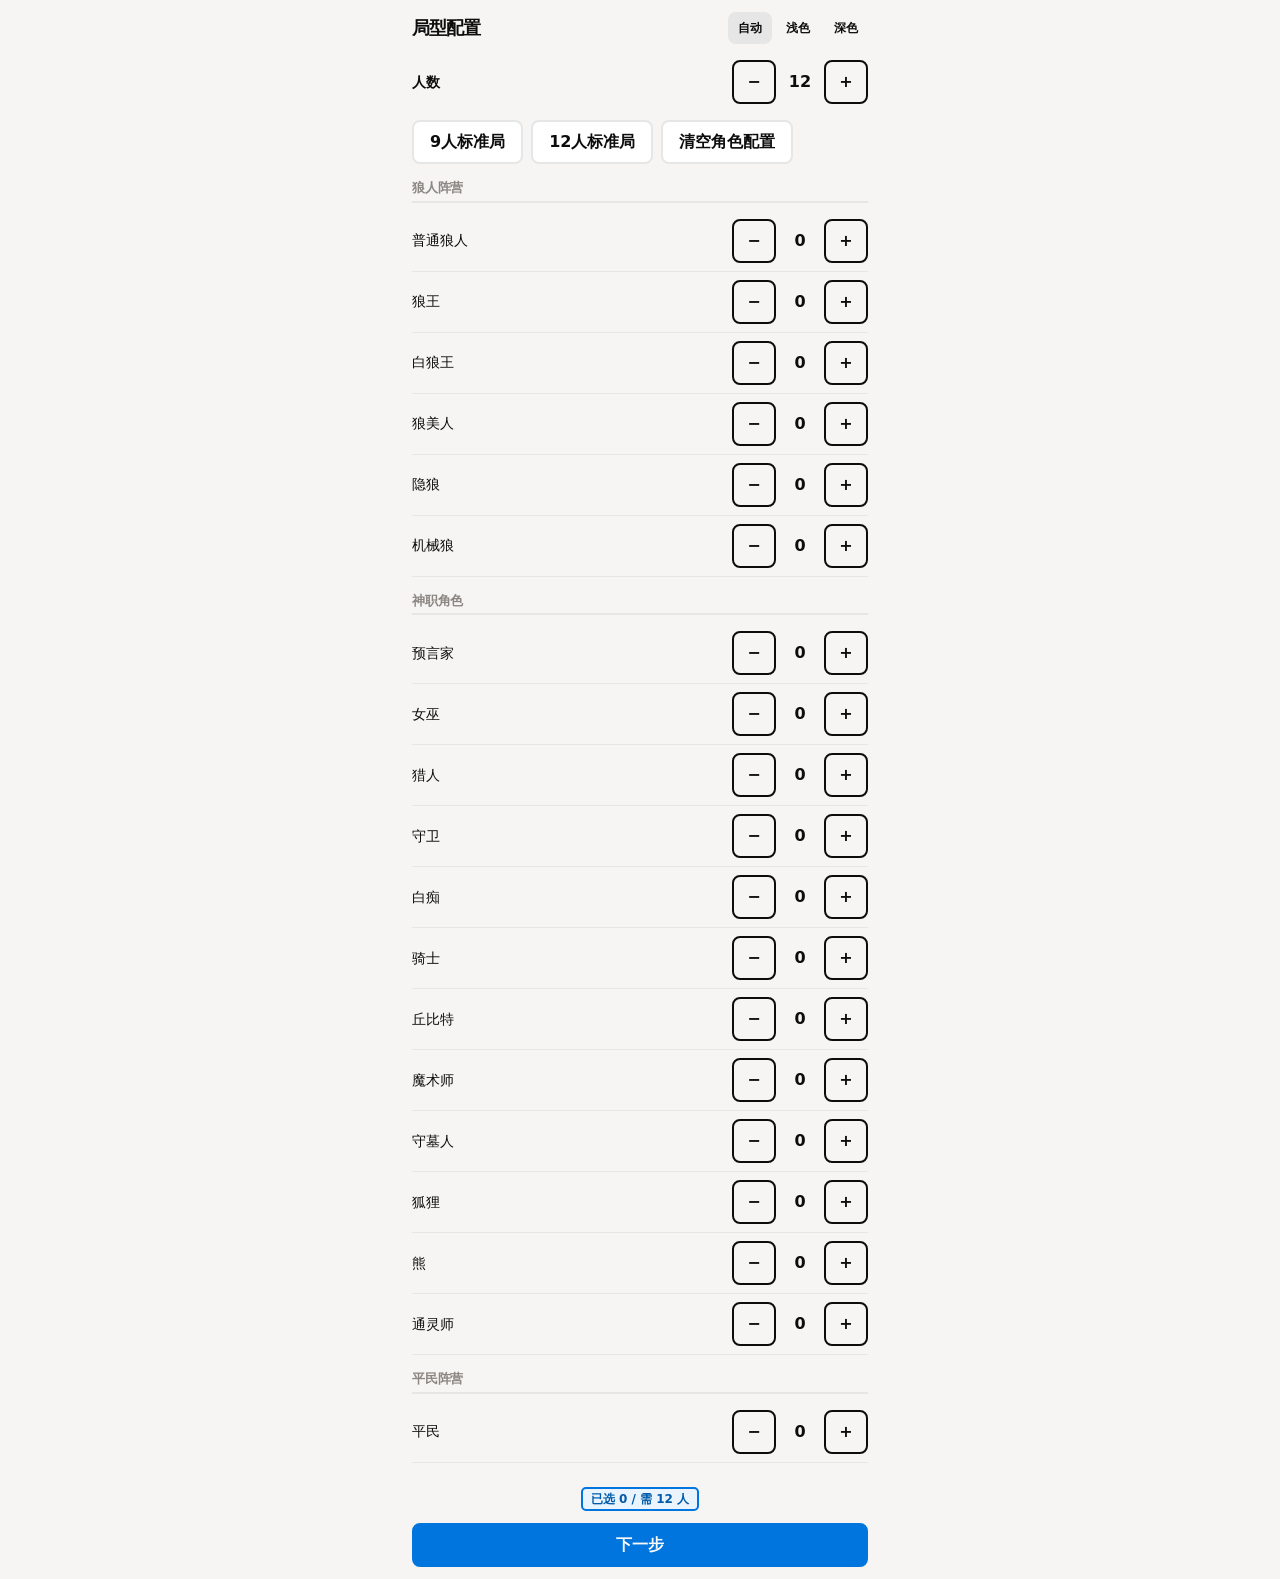
==== commit 9f64a0d1: "Install DreamBig design tokens and vendor Lucide icon sprite First step of the UI redesign (#36). No" ====
--- a/index.html
+++ b/index.html
@@ -14,185 +14,309 @@
      SPEC §12.5 — 图标 sprite，内容与 icons.svg 保持同步
      ══════════════════════════════════════════════════════════════════ -->
 <div id="icon-sprite" hidden>
-<svg xmlns="http://www.w3.org/2000/svg" hidden>
-
-  <!-- ── 狼人阵营 ─────────────────────────────────────────────── -->
-
-  <!-- 普通狼人：基础狼形 -->
-  <symbol id="icon-wolf" viewBox="0 0 24 24" fill="none" stroke="currentColor" stroke-width="1.6" stroke-linecap="round" stroke-linejoin="round">
-    <path d="M6,3 L9,9 L15,9 L18,3 L19,11 L17,16 L12,21 L7,16 L5,11 Z"/>
-    <circle cx="9.5" cy="13" r="0.85"/>
-    <circle cx="14.5" cy="13" r="0.85"/>
-    <line x1="12" y1="16" x2="12" y2="18.3"/>
-  </symbol>
-
-  <!-- 狼王：狼形 + 王冠 -->
-  <symbol id="icon-wolfking" viewBox="0 0 24 24" fill="none" stroke="currentColor" stroke-width="1.6" stroke-linecap="round" stroke-linejoin="round">
-    <path d="M6,5 L9,11 L15,11 L18,5 L19,13 L17,17 L12,21 L7,17 L5,13 Z"/>
-    <circle cx="9.5" cy="15" r="0.85"/>
-    <circle cx="14.5" cy="15" r="0.85"/>
-    <line x1="12" y1="18" x2="12" y2="19.7"/>
-    <path d="M5,5 L5,1 L8.5,3.3 L12,0.6 L15.5,3.3 L19,1 L19,5"/>
-  </symbol>
-
-  <!-- 白狼王：狼形 + 王冠 + 爆裂星芒 -->
-  <symbol id="icon-whitewolfking" viewBox="0 0 24 24" fill="none" stroke="currentColor" stroke-width="1.6" stroke-linecap="round" stroke-linejoin="round">
-    <path d="M6,5 L9,11 L15,11 L18,5 L19,13 L17,17 L12,21 L7,17 L5,13 Z"/>
-    <circle cx="9.5" cy="15" r="0.85"/>
-    <circle cx="14.5" cy="15" r="0.85"/>
-    <line x1="12" y1="18" x2="12" y2="19.7"/>
-    <path d="M5,5 L5,1 L8.5,3.3 L12,0.6 L15.5,3.3 L19,1 L19,5"/>
-    <line x1="4" y1="1.5" x2="1.5" y2="0.8"/>
-    <line x1="4" y1="1.5" x2="1.8" y2="3"/>
-    <line x1="20" y1="1.5" x2="22.5" y2="0.8"/>
-    <line x1="20" y1="1.5" x2="22.2" y2="3"/>
-  </symbol>
-
-  <!-- 狼美人：狼形 + 唇形/心形 -->
-  <symbol id="icon-wolfbeauty" viewBox="0 0 24 24" fill="none" stroke="currentColor" stroke-width="1.6" stroke-linecap="round" stroke-linejoin="round">
-    <path d="M6,3 L9,9 L15,9 L18,3 L19,11 L17,16 L12,21 L7,16 L5,11 Z"/>
-    <circle cx="9.5" cy="12.3" r="0.85"/>
-    <circle cx="14.5" cy="12.3" r="0.85"/>
-    <path d="M10.3,15.8 Q10.3,14.5 12,15.3 Q13.7,14.5 13.7,15.8 Q13.7,17 12,18.6 Q10.3,17 10.3,15.8 Z"/>
-  </symbol>
-
-  <!-- 隐狼：虚线/残缺狼形 -->
-  <symbol id="icon-hiddenwolf" viewBox="0 0 24 24" fill="none" stroke="currentColor" stroke-width="1.6" stroke-linecap="round" stroke-linejoin="round">
-    <path d="M6,3 L9,9 L15,9 L18,3 L19,11 L17,16 L12,21 L7,16 L5,11 Z" stroke-dasharray="2 2.2"/>
-  </symbol>
-
-  <!-- 机械狼：狼形 + 齿轮 -->
-  <symbol id="icon-mechwolf" viewBox="0 0 24 24" fill="none" stroke="currentColor" stroke-width="1.6" stroke-linecap="round" stroke-linejoin="round">
-    <path d="M6,3 L9,9 L15,9 L18,3 L19,11 L17,16 L12,21 L7,16 L5,11 Z"/>
-    <circle cx="9.5" cy="13" r="0.85"/>
-    <circle cx="14.5" cy="13" r="0.85"/>
-    <line x1="12" y1="16" x2="12" y2="18.3"/>
-    <circle cx="17.3" cy="15.3" r="1.4"/>
-    <circle cx="17.3" cy="15.3" r="0.45"/>
-    <line x1="18.7" y1="15.3" x2="19.5" y2="15.3"/>
-    <line x1="18" y1="16.51" x2="18.4" y2="17.2"/>
-    <line x1="16.6" y1="16.51" x2="16.2" y2="17.2"/>
-    <line x1="15.9" y1="15.3" x2="15.1" y2="15.3"/>
-    <line x1="16.6" y1="14.09" x2="16.2" y2="13.4"/>
-    <line x1="18" y1="14.09" x2="18.4" y2="13.4"/>
-  </symbol>
-
-  <!-- ── 神职角色 ─────────────────────────────────────────────── -->
-
-  <!-- 预言家：眼睛 -->
-  <symbol id="icon-seer" viewBox="0 0 24 24" fill="none" stroke="currentColor" stroke-width="1.6" stroke-linecap="round" stroke-linejoin="round">
-    <path d="M3,12 C7,6 17,6 21,12 C17,18 7,18 3,12 Z"/>
-    <circle cx="12" cy="12" r="2.4"/>
-  </symbol>
-
-  <!-- 女巫：药瓶 + 搅拌棒 -->
-  <symbol id="icon-witch" viewBox="0 0 24 24" fill="none" stroke="currentColor" stroke-width="1.6" stroke-linecap="round" stroke-linejoin="round">
-    <path d="M10,3 L10,7.5 L6,17 C6,19.8 8.6,21.5 12,21.5 C15.4,21.5 18,19.8 18,17 L14,7.5 L14,3"/>
-    <line x1="7.3" y1="15" x2="16.7" y2="15"/>
-    <line x1="11.5" y1="13" x2="17.6" y2="3.2"/>
-    <circle cx="17.9" cy="2.5" r="0.9"/>
-  </symbol>
-
-  <!-- 猎人：准星 -->
-  <symbol id="icon-hunter" viewBox="0 0 24 24" fill="none" stroke="currentColor" stroke-width="1.6" stroke-linecap="round" stroke-linejoin="round">
-    <circle cx="12" cy="12" r="7"/>
-    <circle cx="12" cy="12" r="1.1"/>
-    <line x1="12" y1="2" x2="12" y2="5"/>
-    <line x1="12" y1="19" x2="12" y2="22"/>
-    <line x1="2" y1="12" x2="5" y2="12"/>
-    <line x1="19" y1="12" x2="22" y2="12"/>
-  </symbol>
-
-  <!-- 守卫：盾牌 -->
-  <symbol id="icon-guard" viewBox="0 0 24 24" fill="none" stroke="currentColor" stroke-width="1.6" stroke-linecap="round" stroke-linejoin="round">
-    <path d="M12,2.5 L19,5.5 L19,11.5 C19,16.5 15.5,19.8 12,21.3 C8.5,19.8 5,16.5 5,11.5 L5,5.5 Z"/>
-  </symbol>
-
-  <!-- 白痴：小丑帽 -->
-  <symbol id="icon-idiot" viewBox="0 0 24 24" fill="none" stroke="currentColor" stroke-width="1.6" stroke-linecap="round" stroke-linejoin="round">
-    <line x1="4" y1="17" x2="20" y2="17"/>
-    <path d="M6,17 L4,9"/>
-    <circle cx="4" cy="7.7" r="1.1"/>
-    <path d="M12,17 L12,6"/>
-    <circle cx="12" cy="4.7" r="1.1"/>
-    <path d="M18,17 L20,9"/>
-    <circle cx="20" cy="7.7" r="1.1"/>
-  </symbol>
-
-  <!-- 骑士：剑 -->
-  <symbol id="icon-knight" viewBox="0 0 24 24" fill="none" stroke="currentColor" stroke-width="1.6" stroke-linecap="round" stroke-linejoin="round">
-    <line x1="12" y1="2.5" x2="12" y2="16.5"/>
-    <path d="M12,2.5 L10.5,4.5 L13.5,4.5 Z"/>
-    <line x1="8" y1="7.5" x2="16" y2="7.5"/>
-    <line x1="12" y1="16.5" x2="12" y2="20"/>
-    <circle cx="12" cy="21.2" r="1.1"/>
-  </symbol>
-
-  <!-- 丘比特：双心 + 箭，连接两名玩家为情侣 SPEC §5.3 -->
-  <symbol id="icon-cupid" viewBox="0 0 24 24" fill="none" stroke="currentColor" stroke-width="1.6" stroke-linecap="round" stroke-linejoin="round">
-    <path d="M3.8,9 C3.8,7 6.5,6.8 7,9.2 C7.5,6.8 10.2,7 10.2,9 C10.2,12 7,15 7,15 C7,15 3.8,12 3.8,9 Z"/>
-    <path d="M13.8,6 C13.8,4 16.5,3.8 17,6.2 C17.5,3.8 20.2,4 20.2,6 C20.2,9 17,12 17,12 C17,12 13.8,9 13.8,6 Z"/>
-    <line x1="1" y1="12" x2="23" y2="6"/>
-    <path d="M23,6 L19.3,6.3"/>
-    <path d="M23,6 L22.7,9.5"/>
-    <path d="M1,12 L4.3,10.9"/>
-    <path d="M1,12 L3.3,14.7"/>
-  </symbol>
-
-  <!-- 魔术师：礼帽 -->
-  <symbol id="icon-magician" viewBox="0 0 24 24" fill="none" stroke="currentColor" stroke-width="1.6" stroke-linecap="round" stroke-linejoin="round">
-    <path d="M4,19 Q12,21.5 20,19"/>
-    <path d="M8,19 L8,7 L16,7 L16,19"/>
-    <line x1="8" y1="15" x2="16" y2="15"/>
-  </symbol>
-
-  <!-- 守墓人：墓碑 -->
-  <symbol id="icon-gravekeeper" viewBox="0 0 24 24" fill="none" stroke="currentColor" stroke-width="1.6" stroke-linecap="round" stroke-linejoin="round">
-    <line x1="5" y1="21" x2="19" y2="21"/>
-    <path d="M8,21 L8,10 C8,6.5 16,6.5 16,10 L16,21 Z"/>
-    <line x1="12" y1="10.5" x2="12" y2="16.5"/>
-    <line x1="9.3" y1="12.5" x2="14.7" y2="12.5"/>
-  </symbol>
-
-  <!-- 狐狸：狐狸头 -->
-  <symbol id="icon-fox" viewBox="0 0 24 24" fill="none" stroke="currentColor" stroke-width="1.6" stroke-linecap="round" stroke-linejoin="round">
-    <path d="M12,4 L18,8 L20,4 L19,12 L15,17 L12,20 L9,17 L5,12 L4,4 L6,8 Z"/>
-    <circle cx="9.5" cy="11.5" r="0.8"/>
-    <circle cx="14.5" cy="11.5" r="0.8"/>
-    <path d="M12,15.5 L11,17.5 L13,17.5 Z"/>
-  </symbol>
-
-  <!-- 熊：熊掌 -->
-  <symbol id="icon-bear" viewBox="0 0 24 24" fill="none" stroke="currentColor" stroke-width="1.6" stroke-linecap="round" stroke-linejoin="round">
-    <ellipse cx="12" cy="16" rx="5" ry="4"/>
-    <circle cx="6" cy="9" r="1.4"/>
-    <circle cx="10.3" cy="6.3" r="1.4"/>
-    <circle cx="13.7" cy="6.3" r="1.4"/>
-    <circle cx="18" cy="9" r="1.4"/>
-  </symbol>
-
-  <!-- 通灵师：水晶球 -->
-  <symbol id="icon-psychic" viewBox="0 0 24 24" fill="none" stroke="currentColor" stroke-width="1.6" stroke-linecap="round" stroke-linejoin="round">
-    <circle cx="12" cy="10.5" r="7"/>
-    <path d="M6,20.5 L18,20.5 L15.3,17.2 L8.7,17.2 Z"/>
-    <line x1="9.3" y1="6.5" x2="9.3" y2="8.7"/>
-    <line x1="8.2" y1="7.6" x2="10.4" y2="7.6"/>
-  </symbol>
-
-  <!-- ── 平民阵营 ─────────────────────────────────────────────── -->
-
-  <!-- 平民：人形 -->
-  <symbol id="icon-villager" viewBox="0 0 24 24" fill="none" stroke="currentColor" stroke-width="1.6" stroke-linecap="round" stroke-linejoin="round">
-    <circle cx="12" cy="7" r="3.5"/>
-    <path d="M5,21 C5,15 8,12.5 12,12.5 C16,12.5 19,15 19,21"/>
-  </symbol>
-
-  <!-- ── 状态标记（非角色） ───────────────────────────────────── -->
-
-  <!-- 情侣：双心，SPEC §5.3 -->
-  <symbol id="icon-lover" viewBox="0 0 24 24" fill="none" stroke="currentColor" stroke-width="1.6" stroke-linecap="round" stroke-linejoin="round">
-    <path d="M4.5,8.5 C4.5,6.2 7.2,5.7 8.3,7.9 C9.4,5.7 12.1,6.2 12.1,8.5 C12.1,11.5 8.3,14.5 8.3,14.5 C8.3,14.5 4.5,11.5 4.5,8.5 Z"/>
-    <path d="M11.9,11.5 C11.9,9.2 14.6,8.7 15.7,10.9 C16.8,8.7 19.5,9.2 19.5,11.5 C19.5,14.5 15.7,17.5 15.7,17.5 C15.7,17.5 11.9,14.5 11.9,11.5 Z"/>
+<!--
+  icons.svg — 图标 sprite（<symbol> + <use>）
+  SPEC §12.5
+
+  字形取自 Lucide（lucide-static v1.33.0，ISC 许可），内联进本仓库。
+  设计稿从 unpkg 运行时加载 Lucide；本应用为 cache-first 离线 PWA，因此改为
+  内联 —— 视觉一致，且不引入外部网络依赖、不受上游版本漂移影响（issue #36）。
+
+  符号 ID 命名的是「角色」而非「字形」（icon-wolf 而非 icon-dog）：
+  roles.js 的 icon 字段因此无需随换图改动，日后重选字形只改本文件一处。
+
+  描边属性统一由 style.css 的 .icon 类提供，符号内不重复声明。
+-->
+<svg xmlns="http://www.w3.org/2000/svg" style="display:none">
+
+  <!-- ── 角色 ── -->
+  <symbol id="icon-wolf" viewBox="0 0 24 24"><!-- lucide: dog -->
+    <path d="M11.25 16.25h1.5L12 17z" />
+    <path d="M16 14v.5" />
+    <path d="M4.42 11.247A13.152 13.152 0 0 0 4 14.556C4 18.728 7.582 21 12 21s8-2.272 8-6.444a11.702 11.702 0 0 0-.493-3.309" />
+    <path d="M8 14v.5" />
+    <path d="M8.5 8.5c-.384 1.05-1.083 2.028-2.344 2.5-1.931.722-3.576-.297-3.656-1-.113-.994 1.177-6.53 4-7 1.923-.321 3.651.845 3.651 2.235A7.497 7.497 0 0 1 14 5.277c0-1.39 1.844-2.598 3.767-2.277 2.823.47 4.113 6.006 4 7-.08.703-1.725 1.722-3.656 1-1.261-.472-1.855-1.45-2.239-2.5" />
+  </symbol>
+  <symbol id="icon-wolfking" viewBox="0 0 24 24"><!-- lucide: crown -->
+    <path d="M11.562 3.266a.5.5 0 0 1 .876 0L15.39 8.87a1 1 0 0 0 1.516.294L21.183 5.5a.5.5 0 0 1 .798.519l-2.834 10.246a1 1 0 0 1-.956.734H5.81a1 1 0 0 1-.957-.734L2.02 6.02a.5.5 0 0 1 .798-.519l4.276 3.664a1 1 0 0 0 1.516-.294z" />
+    <path d="M5 21h14" />
+  </symbol>
+  <symbol id="icon-whitewolfking" viewBox="0 0 24 24"><!-- lucide: zap -->
+    <path d="M15.914 4a1.5 1.5 0 00-2.474-1.561l-9 9A1.5 1.5 0 005.5 14h4.002a.5.5 0 01.471.666L8.086 20a1.5 1.5 0 002.475 1.56l9-9A1.5 1.5 0 0018.5 10h-3.997a.5.5 0 01-.472-.667z" />
+  </symbol>
+  <symbol id="icon-wolfbeauty" viewBox="0 0 24 24"><!-- lucide: heart -->
+    <path d="M2 9.5a5.5 5.5 0 0 1 9.591-3.676.56.56 0 0 0 .818 0A5.49 5.49 0 0 1 22 9.5c0 2.29-1.5 4-3 5.5l-5.492 5.313a2 2 0 0 1-3 .019L5 15c-1.5-1.5-3-3.2-3-5.5" />
+  </symbol>
+  <symbol id="icon-hiddenwolf" viewBox="0 0 24 24"><!-- lucide: eye-off -->
+    <path d="M10.733 5.076a10.744 10.744 0 0 1 11.205 6.575 1 1 0 0 1 0 .696 10.747 10.747 0 0 1-1.444 2.49" />
+    <path d="M14.084 14.158a3 3 0 0 1-4.242-4.242" />
+    <path d="M17.479 17.499a10.75 10.75 0 0 1-15.417-5.151 1 1 0 0 1 0-.696 10.75 10.75 0 0 1 4.446-5.143" />
+    <path d="m2 2 20 20" />
+  </symbol>
+  <symbol id="icon-mechwolf" viewBox="0 0 24 24"><!-- lucide: cog -->
+    <path d="M11 10.27 7 3.34" />
+    <path d="m11 13.73-4 6.93" />
+    <path d="M12 22v-2" />
+    <path d="M12 2v2" />
+    <path d="M14 12h8" />
+    <path d="m17 20.66-1-1.73" />
+    <path d="m17 3.34-1 1.73" />
+    <path d="M2 12h2" />
+    <path d="m20.66 17-1.73-1" />
+    <path d="m20.66 7-1.73 1" />
+    <path d="m3.34 17 1.73-1" />
+    <path d="m3.34 7 1.73 1" />
+    <circle cx="12" cy="12" r="2" />
+    <circle cx="12" cy="12" r="8" />
+  </symbol>
+  <symbol id="icon-seer" viewBox="0 0 24 24"><!-- lucide: eye -->
+    <path d="M2.062 12.348a1 1 0 0 1 0-.696 10.75 10.75 0 0 1 19.876 0 1 1 0 0 1 0 .696 10.75 10.75 0 0 1-19.876 0" />
+    <circle cx="12" cy="12" r="3" />
+  </symbol>
+  <symbol id="icon-witch" viewBox="0 0 24 24"><!-- lucide: flask-conical -->
+    <path d="M14 2v6a2 2 0 0 0 .245.96l5.51 10.08A2 2 0 0 1 18 22H6a2 2 0 0 1-1.755-2.96l5.51-10.08A2 2 0 0 0 10 8V2" />
+    <path d="M6.453 15h11.094" />
+    <path d="M8.5 2h7" />
+  </symbol>
+  <symbol id="icon-hunter" viewBox="0 0 24 24"><!-- lucide: crosshair -->
+    <circle cx="12" cy="12" r="10" />
+    <line x1="22" x2="18" y1="12" y2="12" />
+    <line x1="6" x2="2" y1="12" y2="12" />
+    <line x1="12" x2="12" y1="6" y2="2" />
+    <line x1="12" x2="12" y1="22" y2="18" />
+  </symbol>
+  <symbol id="icon-guard" viewBox="0 0 24 24"><!-- lucide: shield -->
+    <path d="M20 13c0 5-3.5 7.5-7.66 8.95a1 1 0 0 1-.67-.01C7.5 20.5 4 18 4 13V6a1 1 0 0 1 1-1c2 0 4.5-1.2 6.24-2.72a1.17 1.17 0 0 1 1.52 0C14.51 3.81 17 5 19 5a1 1 0 0 1 1 1z" />
+  </symbol>
+  <symbol id="icon-idiot" viewBox="0 0 24 24"><!-- lucide: smile -->
+    <path d="M15 10V9" />
+    <path d="M16.472 15a6 6 0 01-8.943 0" />
+    <path d="M9 10V9" />
+    <circle cx="12" cy="12" r="10" />
+  </symbol>
+  <symbol id="icon-knight" viewBox="0 0 24 24"><!-- lucide: swords -->
+    <polyline points="14.5 17.5 3 6 3 3 6 3 17.5 14.5" />
+    <line x1="13" x2="19" y1="19" y2="13" />
+    <line x1="16" x2="20" y1="16" y2="20" />
+    <line x1="19" x2="21" y1="21" y2="19" />
+    <polyline points="14.5 6.5 18 3 21 3 21 6 17.5 9.5" />
+    <line x1="5" x2="9" y1="14" y2="18" />
+    <line x1="7" x2="4" y1="17" y2="20" />
+    <line x1="3" x2="5" y1="19" y2="21" />
+  </symbol>
+  <symbol id="icon-cupid" viewBox="0 0 24 24"><!-- lucide: heart-handshake -->
+    <path d="M19.414 14.414C21 12.828 22 11.5 22 9.5a5.5 5.5 0 0 0-9.591-3.676.6.6 0 0 1-.818.001A5.5 5.5 0 0 0 2 9.5c0 2.3 1.5 4 3 5.5l5.535 5.362a2 2 0 0 0 2.879.052 2.12 2.12 0 0 0-.004-3 2.124 2.124 0 1 0 3-3 2.124 2.124 0 0 0 3.004 0 2 2 0 0 0 0-2.828l-1.881-1.882a2.41 2.41 0 0 0-3.409 0l-1.71 1.71a2 2 0 0 1-2.828 0 2 2 0 0 1 0-2.828l2.823-2.762" />
+  </symbol>
+  <symbol id="icon-magician" viewBox="0 0 24 24"><!-- lucide: wand -->
+    <path d="M15 4V2" />
+    <path d="M15 16v-2" />
+    <path d="M8 9h2" />
+    <path d="M20 9h2" />
+    <path d="M17.8 11.8 19 13" />
+    <path d="M15 9h.01" />
+    <path d="M17.8 6.2 19 5" />
+    <path d="m3 21 9-9" />
+    <path d="M12.2 6.2 11 5" />
+  </symbol>
+  <symbol id="icon-gravekeeper" viewBox="0 0 24 24"><!-- lucide: shovel -->
+    <path d="M21.56 4.56a1.5 1.5 0 0 1 0 2.122l-.47.47a3 3 0 0 1-4.212-.03 3 3 0 0 1 0-4.243l.44-.44a1.5 1.5 0 0 1 2.121 0z" />
+    <path d="M3 22a1 1 0 0 1-1-1v-3.586a1 1 0 0 1 .293-.707l3.355-3.355a1.205 1.205 0 0 1 1.704 0l3.296 3.296a1.205 1.205 0 0 1 0 1.704l-3.355 3.355a1 1 0 0 1-.707.293z" />
+    <path d="m9 15 7.879-7.878" />
+  </symbol>
+  <symbol id="icon-fox" viewBox="0 0 24 24"><!-- lucide: paw-print -->
+    <circle cx="11" cy="4" r="2" />
+    <circle cx="18" cy="8" r="2" />
+    <circle cx="20" cy="16" r="2" />
+    <path d="M9 10a5 5 0 0 1 5 5v3.5a3.5 3.5 0 0 1-6.84 1.045Q6.52 17.48 4.46 16.84A3.5 3.5 0 0 1 5.5 10Z" />
+  </symbol>
+  <symbol id="icon-bear" viewBox="0 0 24 24"><!-- lucide: footprints -->
+    <path d="M4 16v-2.38C4 11.5 2.97 10.5 3 8c.03-2.72 1.49-6 4.5-6C9.37 2 10 3.8 10 5.5c0 3.11-2 5.66-2 8.68V16a2 2 0 1 1-4 0Z" />
+    <path d="M20 20v-2.38c0-2.12 1.03-3.12 1-5.62-.03-2.72-1.49-6-4.5-6C14.63 6 14 7.8 14 9.5c0 3.11 2 5.66 2 8.68V20a2 2 0 1 0 4 0Z" />
+    <path d="M16 17h4" />
+    <path d="M4 13h4" />
+  </symbol>
+  <symbol id="icon-psychic" viewBox="0 0 24 24"><!-- lucide: sparkles -->
+    <path d="M11.017 2.814a1 1 0 0 1 1.966 0l1.051 5.558a2 2 0 0 0 1.594 1.594l5.558 1.051a1 1 0 0 1 0 1.966l-5.558 1.051a2 2 0 0 0-1.594 1.594l-1.051 5.558a1 1 0 0 1-1.966 0l-1.051-5.558a2 2 0 0 0-1.594-1.594l-5.558-1.051a1 1 0 0 1 0-1.966l5.558-1.051a2 2 0 0 0 1.594-1.594z" />
+    <path d="M20 2v4" />
+    <path d="M22 4h-4" />
+    <circle cx="4" cy="20" r="2" />
+  </symbol>
+  <symbol id="icon-villager" viewBox="0 0 24 24"><!-- lucide: user -->
+    <path d="M19 21v-2a4 4 0 0 0-4-4H9a4 4 0 0 0-4 4v2" />
+    <circle cx="12" cy="7" r="4" />
+  </symbol>
+  <symbol id="icon-lover" viewBox="0 0 24 24"><!-- lucide: heart -->
+    <path d="M2 9.5a5.5 5.5 0 0 1 9.591-3.676.56.56 0 0 0 .818 0A5.49 5.49 0 0 1 22 9.5c0 2.29-1.5 4-3 5.5l-5.492 5.313a2 2 0 0 1-3 .019L5 15c-1.5-1.5-3-3.2-3-5.5" />
+  </symbol>
+
+  <!-- ── 界面 ── -->
+  <symbol id="icon-check" viewBox="0 0 24 24">
+    <path d="M20 6 9 17l-5-5" />
+  </symbol>
+  <symbol id="icon-chevron-down" viewBox="0 0 24 24">
+    <path d="m6 9 6 6 6-6" />
+  </symbol>
+  <symbol id="icon-chevron-left" viewBox="0 0 24 24">
+    <path d="m15 18-6-6 6-6" />
+  </symbol>
+  <symbol id="icon-chevron-right" viewBox="0 0 24 24">
+    <path d="m9 18 6-6-6-6" />
+  </symbol>
+  <symbol id="icon-chevron-up" viewBox="0 0 24 24">
+    <path d="m18 15-6-6-6 6" />
+  </symbol>
+  <symbol id="icon-circle-slash" viewBox="0 0 24 24">
+    <circle cx="12" cy="12" r="10" />
+    <line x1="9" x2="15" y1="15" y2="9" />
+  </symbol>
+  <symbol id="icon-crosshair" viewBox="0 0 24 24">
+    <circle cx="12" cy="12" r="10" />
+    <line x1="22" x2="18" y1="12" y2="12" />
+    <line x1="6" x2="2" y1="12" y2="12" />
+    <line x1="12" x2="12" y1="6" y2="2" />
+    <line x1="12" x2="12" y1="22" y2="18" />
+  </symbol>
+  <symbol id="icon-eraser" viewBox="0 0 24 24">
+    <path d="M21 21H8a2 2 0 0 1-1.42-.587l-3.994-3.999a2 2 0 0 1 0-2.828l10-10a2 2 0 0 1 2.829 0l5.999 6a2 2 0 0 1 0 2.828L12.834 21" />
+    <path d="m5.082 11.09 8.828 8.828" />
+  </symbol>
+  <symbol id="icon-eye" viewBox="0 0 24 24">
+    <path d="M2.062 12.348a1 1 0 0 1 0-.696 10.75 10.75 0 0 1 19.876 0 1 1 0 0 1 0 .696 10.75 10.75 0 0 1-19.876 0" />
+    <circle cx="12" cy="12" r="3" />
+  </symbol>
+  <symbol id="icon-flag" viewBox="0 0 24 24">
+    <path d="M4 22V4a1 1 0 0 1 .4-.8A6 6 0 0 1 8 2c3 0 5 2 7.333 2q2 0 3.067-.8A1 1 0 0 1 20 4v10a1 1 0 0 1-.4.8A6 6 0 0 1 16 16c-3 0-5-2-8-2a6 6 0 0 0-4 1.528" />
+  </symbol>
+  <symbol id="icon-flame" viewBox="0 0 24 24">
+    <path d="M12 3q1 4 4 6.5t3 5.5a1 1 0 0 1-14 0 5 5 0 0 1 1-3 1 1 0 0 0 5 0c0-2-1.5-3-1.5-5q0-2 2.5-4" />
+  </symbol>
+  <symbol id="icon-grip-vertical" viewBox="0 0 24 24">
+    <circle cx="9" cy="12" r="1" />
+    <circle cx="9" cy="5" r="1" />
+    <circle cx="9" cy="19" r="1" />
+    <circle cx="15" cy="12" r="1" />
+    <circle cx="15" cy="5" r="1" />
+    <circle cx="15" cy="19" r="1" />
+  </symbol>
+  <symbol id="icon-heart" viewBox="0 0 24 24">
+    <path d="M2 9.5a5.5 5.5 0 0 1 9.591-3.676.56.56 0 0 0 .818 0A5.49 5.49 0 0 1 22 9.5c0 2.29-1.5 4-3 5.5l-5.492 5.313a2 2 0 0 1-3 .019L5 15c-1.5-1.5-3-3.2-3-5.5" />
+  </symbol>
+  <symbol id="icon-heart-pulse" viewBox="0 0 24 24">
+    <path d="M2 9.5a5.5 5.5 0 0 1 9.591-3.676.56.56 0 0 0 .818 0A5.49 5.49 0 0 1 22 9.5c0 2.29-1.5 4-3 5.5l-5.492 5.313a2 2 0 0 1-3 .019L5 15c-1.5-1.5-3-3.2-3-5.5" />
+    <path d="M3.22 13H9.5l.5-1 2 4.5 2-7 1.5 3.5h5.27" />
+  </symbol>
+  <symbol id="icon-info" viewBox="0 0 24 24">
+    <circle cx="12" cy="12" r="10" />
+    <path d="M12 16v-4" />
+    <path d="M12 8h.01" />
+  </symbol>
+  <symbol id="icon-minus" viewBox="0 0 24 24">
+    <path d="M5 12h14" />
+  </symbol>
+  <symbol id="icon-moon" viewBox="0 0 24 24">
+    <path d="M20.985 12.486a9 9 0 1 1-9.473-9.472c.405-.022.617.46.402.803a6 6 0 0 0 8.268 8.268c.344-.215.825-.004.803.401" />
+  </symbol>
+  <symbol id="icon-pause" viewBox="0 0 24 24">
+    <rect x="14" y="3" width="5" height="18" rx="1" />
+    <rect x="5" y="3" width="5" height="18" rx="1" />
+  </symbol>
+  <symbol id="icon-pencil" viewBox="0 0 24 24">
+    <path d="M21.174 6.812a1 1 0 0 0-3.986-3.987L3.842 16.174a2 2 0 0 0-.5.83l-1.321 4.352a.5.5 0 0 0 .623.622l4.353-1.32a2 2 0 0 0 .83-.497z" />
+    <path d="m15 5 4 4" />
+  </symbol>
+  <symbol id="icon-play" viewBox="0 0 24 24">
+    <path d="M5 5a2 2 0 0 1 3.008-1.728l11.997 6.998a2 2 0 0 1 .003 3.458l-12 7A2 2 0 0 1 5 19z" />
+  </symbol>
+  <symbol id="icon-plus" viewBox="0 0 24 24">
+    <path d="M5 12h14" />
+    <path d="M12 5v14" />
+  </symbol>
+  <symbol id="icon-rotate-ccw" viewBox="0 0 24 24">
+    <path d="M3 12a9 9 0 1 0 9-9 9.75 9.75 0 0 0-6.74 2.74L3 8" />
+    <path d="M3 3v5h5" />
+  </symbol>
+  <symbol id="icon-scroll-text" viewBox="0 0 24 24">
+    <path d="M15 12h-5" />
+    <path d="M15 8h-5" />
+    <path d="M19 17V5a2 2 0 0 0-2-2H4" />
+    <path d="M8 21h12a2 2 0 0 0 2-2v-1a1 1 0 0 0-1-1H11a1 1 0 0 0-1 1v1a2 2 0 1 1-4 0V5a2 2 0 1 0-4 0v2a1 1 0 0 0 1 1h3" />
+  </symbol>
+  <symbol id="icon-shield-check" viewBox="0 0 24 24">
+    <path d="M20 13c0 5-3.5 7.5-7.66 8.95a1 1 0 0 1-.67-.01C7.5 20.5 4 18 4 13V6a1 1 0 0 1 1-1c2 0 4.5-1.2 6.24-2.72a1.17 1.17 0 0 1 1.52 0C14.51 3.81 17 5 19 5a1 1 0 0 1 1 1z" />
+    <path d="m9 12 2 2 4-4" />
+  </symbol>
+  <symbol id="icon-shield-off" viewBox="0 0 24 24">
+    <path d="m2 2 20 20" />
+    <path d="M5 5a1 1 0 0 0-1 1v7c0 5 3.5 7.5 7.67 8.94a1 1 0 0 0 .67.01c2.35-.82 4.48-1.97 5.9-3.71" />
+    <path d="M9.309 3.652A12.252 12.252 0 0 0 11.24 2.28a1.17 1.17 0 0 1 1.52 0C14.51 3.81 17 5 19 5a1 1 0 0 1 1 1v7a9.784 9.784 0 0 1-.08 1.264" />
+  </symbol>
+  <symbol id="icon-shuffle" viewBox="0 0 24 24">
+    <path d="m18 14 4 4-4 4" />
+    <path d="m18 2 4 4-4 4" />
+    <path d="M2 18h1.973a4 4 0 0 0 3.3-1.7l5.454-8.6a4 4 0 0 1 3.3-1.7H22" />
+    <path d="M2 6h1.972a4 4 0 0 1 3.6 2.2" />
+    <path d="M22 18h-6.041a4 4 0 0 1-3.3-1.8l-.359-.45" />
+  </symbol>
+  <symbol id="icon-skip-forward" viewBox="0 0 24 24">
+    <path d="M21 4v16" />
+    <path d="M6.029 4.285A2 2 0 0 0 3 6v12a2 2 0 0 0 3.029 1.715l9.997-5.998a2 2 0 0 0 .003-3.432z" />
+  </symbol>
+  <symbol id="icon-skull" viewBox="0 0 24 24">
+    <path d="m12.5 17-.5-1-.5 1h1z" />
+    <path d="M15 22a1 1 0 0 0 1-1v-1a2 2 0 0 0 1.56-3.25 8 8 0 1 0-11.12 0A2 2 0 0 0 8 20v1a1 1 0 0 0 1 1z" />
+    <circle cx="15" cy="12" r="1" />
+    <circle cx="9" cy="12" r="1" />
+  </symbol>
+  <symbol id="icon-sparkles" viewBox="0 0 24 24">
+    <path d="M11.017 2.814a1 1 0 0 1 1.966 0l1.051 5.558a2 2 0 0 0 1.594 1.594l5.558 1.051a1 1 0 0 1 0 1.966l-5.558 1.051a2 2 0 0 0-1.594 1.594l-1.051 5.558a1 1 0 0 1-1.966 0l-1.051-5.558a2 2 0 0 0-1.594-1.594l-5.558-1.051a1 1 0 0 1 0-1.966l5.558-1.051a2 2 0 0 0 1.594-1.594z" />
+    <path d="M20 2v4" />
+    <path d="M22 4h-4" />
+    <circle cx="4" cy="20" r="2" />
+  </symbol>
+  <symbol id="icon-sun" viewBox="0 0 24 24">
+    <circle cx="12" cy="12" r="4" />
+    <path d="M12 2v2" />
+    <path d="M12 20v2" />
+    <path d="m4.93 4.93 1.41 1.41" />
+    <path d="m17.66 17.66 1.41 1.41" />
+    <path d="M2 12h2" />
+    <path d="M20 12h2" />
+    <path d="m6.34 17.66-1.41 1.41" />
+    <path d="m19.07 4.93-1.41 1.41" />
+  </symbol>
+  <symbol id="icon-sunrise" viewBox="0 0 24 24">
+    <path d="M12 2v8" />
+    <path d="m4.93 10.93 1.41 1.41" />
+    <path d="M2 18h2" />
+    <path d="M20 18h2" />
+    <path d="m19.07 10.93-1.41 1.41" />
+    <path d="M22 22H2" />
+    <path d="m8 6 4-4 4 4" />
+    <path d="M16 18a4 4 0 0 0-8 0" />
+  </symbol>
+  <symbol id="icon-trash-2" viewBox="0 0 24 24">
+    <path d="M10 11v6" />
+    <path d="M14 11v6" />
+    <path d="M19 6v14a2 2 0 0 1-2 2H7a2 2 0 0 1-2-2V6" />
+    <path d="M3 6h18" />
+    <path d="M8 6V4a2 2 0 0 1 2-2h4a2 2 0 0 1 2 2v2" />
+  </symbol>
+  <symbol id="icon-triangle-alert" viewBox="0 0 24 24">
+    <path d="m21.73 18-8-14a2 2 0 0 0-3.48 0l-8 14A2 2 0 0 0 4 21h16a2 2 0 0 0 1.73-3" />
+    <path d="M12 9v4" />
+    <path d="M12 17h.01" />
+  </symbol>
+  <symbol id="icon-undo-2" viewBox="0 0 24 24">
+    <path d="M9 14 4 9l5-5" />
+    <path d="M4 9h10.5a5.5 5.5 0 0 1 5.5 5.5a5.5 5.5 0 0 1-5.5 5.5H11" />
+  </symbol>
+  <symbol id="icon-user" viewBox="0 0 24 24">
+    <path d="M19 21v-2a4 4 0 0 0-4-4H9a4 4 0 0 0-4 4v2" />
+    <circle cx="12" cy="7" r="4" />
+  </symbol>
+  <symbol id="icon-x" viewBox="0 0 24 24">
+    <path d="M18 6 6 18" />
+    <path d="m6 6 12 12" />
   </symbol>
 </svg>
 </div>
@@ -256,8 +380,8 @@
   <section id="screen-game" class="screen" hidden>
 
     <header id="game-header" class="game-header">
-      <!-- 第 N 晚/天 + 计时器（自由 / 发言两种模式）+ 撤销 / 日志 / 长按结束     SPEC §14 -->
-      <!-- TODO: 阵营计数条 狼x·神y·民z                  SPEC §17 -->
+      <!-- 第 N 晚/天 + 阵营计数条 狼x·神y·民z + 计时器（自由 / 发言两种模式）
+           + 撤销 / 日志 / 长按结束                     SPEC §12.1 / §14 / §17 -->
     </header>
 
     <div id="alert-banner" class="alert-banner" hidden>
@@ -287,10 +411,9 @@
        战报页                                  SPEC §4.4
        ════════════════════════════════════════════════════════════════ -->
   <section id="screen-report" class="screen" hidden>
-    <!-- TODO: 胜方点选 好人胜 / 狼人胜 / 平局 -->
-    <!-- TODO: 完整名单：座位·姓名·身份·死因·死亡时间 -->
-    <!-- TODO: 总时长 / 天数 -->
-    <!-- TODO: 复制日志文本 / 开新局 / 返回 -->
+    <!-- 胜方点选（好人胜 / 狼人胜 / 平局，不做自动判定）+ 完整名单（座位·姓名·
+         身份·死因·死亡时间）+ 总时长 / 天数 + 完整日志 + 复制日志文本 / 开新局
+         （长按）/ 返回                                  SPEC §4.4 / §17 -->
   </section>
 
   <!-- 先执行 + 撤销条：跨屏固定于视口底部，非某一屏内容的一部分，
--- a/style.css
+++ b/style.css
@@ -2,153 +2,250 @@
  * style.css — 设计令牌 + 组件层 + 布局
  * SPEC §12.4
  *
- * 沿用 Modernist 设计系统的令牌架构与扁平风格（0 圆角、2px 分隔线、
- * 标签左对齐、单一强调红），但作两处必要修正：
- *   1. 移除 Google Fonts —— Archivo 无 CJK 覆盖，界面几乎全为中文
- *   2. 新增暗色主题 —— 狼人杀在昏暗环境进行，局内默认暗色
+ * 采用 DreamBig 设计系统。令牌层逐字符移植自设计系统的 tokens/*.css ——
+ * 那是设计系统的真正契约，不作改写；组件层则以类名重新表达，全部由令牌驱动。
  *
- * ⚠️ 组件层与布局尚未实现 —— 仅令牌与骨架就位。
+ * 与设计稿的两处必要偏离（见 issue #36）：
+ *   1. 不引入 Google Fonts —— 本应用为 cache-first 离线 PWA，且界面几乎全为中文，
+ *      Inter 无 CJK 覆盖，汉字本就回落到系统字体。字体栈保留 DreamBigSans / Inter
+ *      的优先顺序，仅本地解析；日后拿到 woff2 再在此处补 @font-face 即可。
+ *   2. 不引入 unpkg 的 Lucide —— 所需字形已内联进 icons.svg sprite。
+ *
+ * 仅浅色。深色模式已移除（issue #36）。
  */
 
 /* ══════════════════════════════════════════════════════════════════
-   令牌 —— 浅色（完整定义于裸 :root）
-   ══════════════════════════════════════════════════════════════════ */
+   令牌 —— 移植自 DreamBig 设计系统
+   ══════════════════════════════════════════════════════════════════ */
+
+/* ── tokens/fonts.css ──（去掉 Google Fonts @import，其余照录） */
 :root {
-  --color-bg: #f3f2f2;
-  --color-surface: #eae9e9;
-  --color-text: #201e1d;
-  --color-accent: #ec3013;
-  --color-divider: color-mix(in srgb, #201e1d 40%, transparent);
-
-  --color-neutral-100: #f8f4f4;
-  --color-neutral-200: #eae7e7;
-  --color-neutral-300: #d7d3d3;
-  --color-neutral-400: #bab6b6;
-  --color-neutral-500: #9b9797;
-  --color-neutral-600: #7d7979;
-  --color-neutral-700: #605d5d;
-  --color-neutral-800: #444141;
-  --color-neutral-900: #2d2b2b;
-
-  --color-accent-100: #fff2ef;
-  --color-accent-200: #ffe0d9;
-  --color-accent-300: #ffc4b8;
-  --color-accent-400: #ff9783;
-  --color-accent-500: #ff563c;
-  --color-accent-600: #dd2b0f;
-  --color-accent-700: #ae1800;
-  --color-accent-800: #7c1405;
-  --color-accent-900: #4d170e;
-
-  /* 系统字体栈，含 CJK 回退（SPEC §12.4） */
-  --font-body: system-ui, -apple-system, "PingFang SC", "Hiragino Sans GB",
-               "Microsoft YaHei", sans-serif;
-  --font-heading: var(--font-body);
-  --font-heading-weight: 700;
-
-  --space-1: 4px;
-  --space-2: 8px;
-  --space-3: 12px;
-  --space-4: 16px;
-  --space-5: 20px;
-  --space-6: 24px;
-  --space-8: 32px;
-
-  --radius-sm: 0px;
-  --radius-md: 0px;
-  --radius-lg: 0px;
-
-  --shadow-sm: 0 1px 2px color-mix(in srgb, #2d2b2b 14%, transparent);
-  --shadow-md: 0 3px 10px color-mix(in srgb, #2d2b2b 16%, transparent);
-  --shadow-lg: 0 12px 32px color-mix(in srgb, #2d2b2b 22%, transparent);
+  --font-sans: "DreamBigSans", "Inter", -apple-system, system-ui, "Segoe UI",
+               "PingFang SC", "Hiragino Sans GB", "Microsoft YaHei", Helvetica, Arial, sans-serif;
+  --font-features: "lnum" 1, "locl" 1;
+}
+
+/* ── tokens/colors.css ── */
+:root {
+  /* Base: brand */
+  --blue-600: #0075de; --blue-700: #005bab; --indigo-900: #213183;
+  /* Base: neutrals (warm) */
+  --white: #ffffff; --paper: #f6f5f4; --hairline-grey: #e6e6e6; --input-grey: #dddddd;
+  --black: #000000; --warm-charcoal: #31302e; --stone: #615d59; --ash: #a39e98;
+  /* Base: decorative accent palette */
+  --accent-sky: #62aef0; --accent-purple: #d6b6f6; --accent-purple-deep: #391c57;
+  --accent-pink: #ff64c8; --accent-orange: #dd5b00; --accent-orange-deep: #793400;
+  --accent-teal: #2a9d99; --accent-green: #1aae39; --accent-brown: #523410;
+
+  /* Semantic: action */
+  --color-primary: var(--blue-600); --color-primary-active: var(--blue-700);
+  --color-secondary: var(--indigo-900); --color-on-primary: var(--white);
+  --fill-translucent: rgba(0, 0, 0, 0.05);
+  /* Semantic: surface */
+  --canvas: var(--paper); --canvas-white: var(--white); --surface-card: var(--white);
+  --surface-featured: var(--paper); --surface-night: var(--indigo-900);
+  /* Semantic: text */
+  --text-body: rgba(0, 0, 0, 0.95); --text-heading: rgba(0, 0, 0, 0.95);
+  --text-secondary: var(--warm-charcoal); --text-muted: var(--stone); --text-faint: var(--ash);
+  --text-on-dark: var(--white); --text-link: var(--color-primary);
+  /* Semantic: line */
+  --border-hairline: var(--hairline-grey); --border-input: var(--input-grey);
+  --border-on-dark: rgba(255, 255, 255, 0.16);
+}
+
+/* ── tokens/typography.css ── */
+:root {
+  --size-display-1: 64px; --tracking-display-1: -2.125px; --lh-display-1: 1;
+  --size-display-2: 54px; --tracking-display-2: -1.875px; --lh-display-2: 1.04;
+  --size-heading-1: 40px; --tracking-heading-1: -1px; --lh-heading-1: 1.1;
+  --size-heading-2: 26px; --tracking-heading-2: -0.625px; --lh-heading-2: 1.23;
+  --size-heading-3: 22px; --tracking-heading-3: -0.25px; --lh-heading-3: 1.27;
+  --size-title: 20px; --tracking-title: -0.125px; --lh-title: 1.4;
+  --size-body-md: 16px; --tracking-body-md: 0; --lh-body-md: 1.5;
+  --size-body-sm: 15px; --tracking-body-sm: 0; --lh-body-sm: 1.33;
+  --size-button: 16px; --tracking-button: 0; --lh-button: 1.5;
+  --size-caption: 14px; --tracking-caption: 0; --lh-caption: 1.43;
+  --size-eyebrow: 12px; --tracking-eyebrow: 0.125px; --lh-eyebrow: 1.33;
+
+  --weight-regular: 400; --weight-medium: 500; --weight-semibold: 600; --weight-bold: 700;
+
+  --type-display-1: var(--weight-bold) var(--size-display-1)/var(--lh-display-1) var(--font-sans);
+  --type-display-2: var(--weight-bold) var(--size-display-2)/var(--lh-display-2) var(--font-sans);
+  --type-heading-1: var(--weight-bold) var(--size-heading-1)/var(--lh-heading-1) var(--font-sans);
+  --type-heading-2: var(--weight-bold) var(--size-heading-2)/var(--lh-heading-2) var(--font-sans);
+  --type-heading-3: var(--weight-bold) var(--size-heading-3)/var(--lh-heading-3) var(--font-sans);
+  --type-title: var(--weight-semibold) var(--size-title)/var(--lh-title) var(--font-sans);
+  --type-body-md: var(--weight-regular) var(--size-body-md)/var(--lh-body-md) var(--font-sans);
+  --type-body-sm: var(--weight-regular) var(--size-body-sm)/var(--lh-body-sm) var(--font-sans);
+  --type-button: var(--weight-medium) var(--size-button)/var(--lh-button) var(--font-sans);
+  --type-caption: var(--weight-regular) var(--size-caption)/var(--lh-caption) var(--font-sans);
+  --type-eyebrow: var(--weight-semibold) var(--size-eyebrow)/var(--lh-eyebrow) var(--font-sans);
+}
+
+/* ── tokens/spacing.css ── */
+:root {
+  /* base unit 8px */
+  --space-xxs: 4px; --space-xs: 8px; --space-sm: 12px; --space-md: 16px;
+  --space-lg: 24px; --space-xl: 28px; --space-xxl: 32px;
+  /* documented off-scale values —— 照录，不要吸附到 8px 网格 */
+  --space-input: 6px; --space-button-utility: 4px 14px; --space-badge: 4px 8px;
+  /* semantic */
+  --pad-card: var(--space-lg); --pad-nav: var(--space-md); --pad-footer: var(--space-xxl);
+  --pad-hero: var(--space-xxl); --pad-empty-state: var(--space-xxl);
+  --gap-grid: var(--space-lg); --gap-section: 96px;
+}
+
+/* ── tokens/radius.css ── */
+:root {
+  --radius-xs: 4px; --radius-sm: 5px; --radius-md: 8px;
+  --radius-lg: 12px; --radius-xl: 16px; --radius-full: 9999px;
+  /* semantic */
+  --radius-input: var(--radius-xs); --radius-menu-item: var(--radius-sm);
+  --radius-button-utility: var(--radius-md); --radius-button-pill: var(--radius-full);
+  --radius-card: var(--radius-lg); --radius-plan-card: var(--radius-md);
+  --radius-media: var(--radius-lg); --radius-well: var(--radius-xl);
+}
+
+/* ── tokens/elevation.css ── */
+:root {
+  /* Level 0 是一条 hairline，无阴影 —— 见 --border-hairline */
+  --shadow-soft:
+    rgba(0, 0, 0, 0.01) 0 0.175px 1.041px, rgba(0, 0, 0, 0.02) 0 0.8px 2.925px,
+    rgba(0, 0, 0, 0.027) 0 2.025px 7.847px, rgba(0, 0, 0, 0.04) 0 4px 18px;
+  --shadow-elevated:
+    rgba(0, 0, 0, 0.01) 0 0.5px 1.5px, rgba(0, 0, 0, 0.02) 0 1.5px 4.5px,
+    rgba(0, 0, 0, 0.03) 0 4px 11px, rgba(0, 0, 0, 0.04) 0 10px 25px,
+    rgba(0, 0, 0, 0.05) 0 23px 52px;
+  /* semantic */
+  --shadow-card-raised: var(--shadow-soft); --shadow-input-focus: var(--shadow-soft);
+  --shadow-modal: var(--shadow-elevated); --shadow-toast: var(--shadow-soft);
+}
+
+/* ── tokens/motion.css ── */
+:root {
+  --press-scale: 0.9; --press-scale-subtle: 0.97;
+  --duration-fast: 120ms; --duration-base: 180ms; --duration-slow: 280ms;
+  --ease-standard: cubic-bezier(0.2, 0.6, 0.2, 1); --ease-out: cubic-bezier(0, 0, 0.2, 1);
+  --transition-press: transform var(--duration-fast) var(--ease-standard);
+  --transition-surface:
+    background-color var(--duration-base) var(--ease-standard),
+    box-shadow var(--duration-base) var(--ease-standard),
+    border-color var(--duration-base) var(--ease-standard);
+}
+
+/* ══════════════════════════════════════════════════════════════════
+   本项目令牌 —— 设计系统之外、本应用特有的语义
+   ══════════════════════════════════════════════════════════════════ */
+:root {
+  /* 阵营色：狼 / 神 / 民。设计稿以此区分阵营，卡片下方始终另有身份文字。 */
+  --camp-wolf: var(--accent-orange);
+  --camp-god: var(--accent-teal);
+  --camp-civ: var(--accent-green);
 
   /* 布局 */
   --app-max-width: 480px;
   --tap-min: 44px;
 }
 
-/* 令牌 —— 暗色（系统偏好；以 :not([data-theme="light"]) 保护） */
-@media (prefers-color-scheme: dark) {
-  :root:not([data-theme="light"]) {
-    --color-bg: #1a1918;
-    --color-surface: #262423;
-    --color-text: #ebe8e6;
-    --color-divider: color-mix(in srgb, #ebe8e6 30%, transparent);
-    --color-accent: #ff563c;
-
-    --color-neutral-100: #242220;
-    --color-neutral-200: #2e2b29;
-    --color-neutral-300: #3d3937;
-    --color-neutral-400: #514c49;
-    --color-neutral-500: #6b6663;
-    --color-neutral-600: #86807c;
-    --color-neutral-700: #a29c98;
-    --color-neutral-800: #c2bcb8;
-    --color-neutral-900: #ebe8e6;
-
-    --color-accent-100: #2a130d;
-    --color-accent-200: #3d1a10;
-    --color-accent-300: #5c2015;
-    --color-accent-400: #8a2a1a;
-    --color-accent-500: #c23a1c;
-    --color-accent-600: #ff563c;
-    --color-accent-700: #ff8266;
-    --color-accent-800: #ffb3a0;
-    --color-accent-900: #ffe0d9;
-  }
-}
-
-/* 令牌 —— 暗色（手动切换；使两个方向都生效） */
-:root[data-theme="dark"] {
-  --color-bg: #1a1918;
-  --color-surface: #262423;
-  --color-text: #ebe8e6;
-  --color-divider: color-mix(in srgb, #ebe8e6 30%, transparent);
-  --color-accent: #ff563c;
-
-  --color-neutral-100: #242220;
-  --color-neutral-200: #2e2b29;
-  --color-neutral-300: #3d3937;
-  --color-neutral-400: #514c49;
-  --color-neutral-500: #6b6663;
-  --color-neutral-600: #86807c;
-  --color-neutral-700: #a29c98;
-  --color-neutral-800: #c2bcb8;
-  --color-neutral-900: #ebe8e6;
-
-  --color-accent-100: #2a130d;
-  --color-accent-200: #3d1a10;
-  --color-accent-300: #5c2015;
-  --color-accent-400: #8a2a1a;
-  --color-accent-500: #c23a1c;
-  --color-accent-600: #ff563c;
-  --color-accent-700: #ff8266;
-  --color-accent-800: #ffb3a0;
-  --color-accent-900: #ffe0d9;
-}
-
-/* ══════════════════════════════════════════════════════════════════
-   基础
+/* ══════════════════════════════════════════════════════════════════
+   过渡别名 —— 组件层尚未改写完的旧令牌名
+   逐屏改写推进过程中会逐步消失；提交 7 之前应清零。
+   ══════════════════════════════════════════════════════════════════ */
+:root {
+  --color-bg: var(--canvas);
+  --color-surface: var(--surface-card);
+  --color-text: var(--text-body);
+  --color-accent: var(--color-primary);
+  --color-divider: var(--border-hairline);
+
+  --color-neutral-100: #fbfaf9;
+  --color-neutral-200: #f2f0ee;
+  --color-neutral-300: var(--hairline-grey);
+  --color-neutral-400: var(--input-grey);
+  --color-neutral-500: var(--ash);
+  --color-neutral-600: #8b8681;
+  --color-neutral-700: var(--stone);
+  --color-neutral-800: #47443f;
+  --color-neutral-900: var(--warm-charcoal);
+
+  --color-accent-100: #eaf4fe;
+  --color-accent-200: #cfe6fc;
+  --color-accent-300: #a5d0f8;
+  --color-accent-400: #6bb2f3;
+  --color-accent-500: #2b8fe8;
+  --color-accent-600: var(--blue-600);
+  --color-accent-700: var(--blue-700);
+  --color-accent-800: #00447f;
+  --color-accent-900: var(--indigo-900);
+
+  --font-body: var(--font-sans);
+  --font-heading: var(--font-sans);
+  --font-heading-weight: var(--weight-bold);
+
+  --space-1: var(--space-xxs);
+  --space-2: var(--space-xs);
+  --space-3: var(--space-sm);
+  --space-4: var(--space-md);
+  --space-5: 20px;
+  --space-6: var(--space-lg);
+  --space-8: var(--space-xxl);
+
+  --shadow-sm: var(--shadow-soft);
+  --shadow-md: var(--shadow-soft);
+  --shadow-lg: var(--shadow-elevated);
+}
+
+/* ══════════════════════════════════════════════════════════════════
+   基础 —— 移植自设计系统 tokens/base.css，另加本应用的手势与滚动约束
    ══════════════════════════════════════════════════════════════════ */
 *, *::before, *::after { box-sizing: border-box; }
+
+html {
+  -webkit-font-smoothing: antialiased;
+  -moz-osx-font-smoothing: grayscale;
+}
 
 html, body {
   margin: 0;
   height: 100%;
-  background: var(--color-bg);
-  color: var(--color-text);
-  font-family: var(--font-body);
-  font-size: 15px;
-  line-height: 1.55;
+  background: var(--canvas);
+  color: var(--text-body);
+  font: var(--type-body-md);
+  font-feature-settings: var(--font-features);
+  text-wrap: pretty;
   overscroll-behavior: none;
 }
+
+h1, h2, h3, h4 { margin: 0; color: var(--text-heading); }
+h1 { font: var(--type-heading-1); letter-spacing: var(--tracking-heading-1); }
+h2 { font: var(--type-heading-2); letter-spacing: var(--tracking-heading-2); }
+h3 { font: var(--type-heading-3); letter-spacing: var(--tracking-heading-3); }
+h4 { font: var(--type-title); letter-spacing: var(--tracking-title); }
+p { margin: 0; }
+hr { border: 0; border-top: 1px solid var(--border-hairline); margin: 0; }
 
 /* 局内以手势为主，禁止误选文本；输入框除外 */
 * { -webkit-tap-highlight-color: transparent; -webkit-user-select: none; user-select: none; }
-input, textarea { -webkit-user-select: text; user-select: text; }
+input, textarea { -webkit-user-select: text; user-select: text; font-family: var(--font-sans); }
 
 :focus { outline: none; }
-:focus-visible { outline: 2px solid var(--color-accent); outline-offset: 2px; }
+:focus-visible { outline: 2px solid var(--color-primary); outline-offset: 2px; }
+
+/* ══════════════════════════════════════════════════════════════════
+   图标 —— icons.svg sprite 的统一用法
+   ══════════════════════════════════════════════════════════════════ */
+.icon {
+  width: 20px;
+  height: 20px;
+  flex: none;
+  fill: none;
+  stroke: currentColor;
+  stroke-width: 2;
+  stroke-linecap: round;
+  stroke-linejoin: round;
+}
+.icon-sm { width: 16px; height: 16px; }
+.icon-lg { width: 24px; height: 24px; }
 
 /* ══════════════════════════════════════════════════════════════════
    骨架布局                                              SPEC §12.1
@@ -457,7 +554,16 @@
 }
 .player-card.is-dead > .tag { flex: 0 0 100%; }
 
-.player-card-icon { width: 20px; height: 20px; flex: 0 0 auto; }
+.player-card-icon {
+  width: 20px;
+  height: 20px;
+  flex: 0 0 auto;
+  fill: none;
+  stroke: currentColor;
+  stroke-width: 2;
+  stroke-linecap: round;
+  stroke-linejoin: round;
+}
 .player-card-lover { font-size: 10px; }
 
 /* 高亮脉冲 —— 警报通道，SPEC §10.2 */
@@ -873,7 +979,50 @@
 .death-proposal-explanation { flex: 1 1 auto; font-size: 13px; }
 
 /* ══════════════════════════════════════════════════════════════════
-   TODO —— 局内布局区块（日志 / 战报见票 #13 起）
-   ══════════════════════════════════════════════════════════════════
-   · .log-group / .log-entry / .filter-chip（SPEC §16）
-   ══════════════════════════════════════════════════════════════════ */
+   阵营计数条                                                SPEC §17
+   ══════════════════════════════════════════════════════════════════ */
+.game-header-title-group {
+  display: flex;
+  align-items: baseline;
+  flex-wrap: wrap;
+  gap: var(--space-2);
+}
+.camp-count { font-size: 13px; color: var(--color-neutral-600); }
+.camp-count[data-has-unknown="true"] { color: var(--color-accent); }
+
+/* ══════════════════════════════════════════════════════════════════
+   战报页                                                    SPEC §4.4
+   ══════════════════════════════════════════════════════════════════ */
+.report-section { display: flex; flex-direction: column; gap: var(--space-2); }
+.report-section-title { margin: 0; font-size: 14px; }
+.report-log-section { padding-bottom: var(--space-4); }
+
+.report-roster {
+  display: flex;
+  flex-direction: column;
+  border: 2px solid var(--color-divider);
+  border-radius: var(--radius-sm);
+  overflow: hidden;
+}
+.report-roster-row {
+  display: flex;
+  flex-wrap: wrap;
+  align-items: center;
+  gap: var(--space-2);
+  padding: var(--space-2) var(--space-3);
+  border-bottom: 1px solid var(--color-divider);
+  font-size: 13px;
+}
+.report-roster-row:last-child { border-bottom: none; }
+.report-roster-row.is-dead { color: var(--color-neutral-600); }
+.report-roster-seat { font-weight: 700; min-width: 3em; }
+.report-roster-name { min-width: 4em; }
+.report-roster-role { flex: 1 1 auto; }
+.report-roster-time { color: var(--color-neutral-600); }
+
+.report-log { display: flex; flex-direction: column; gap: var(--space-2); }
+.log-group-header-static {
+  padding: var(--space-2) var(--space-3);
+  background: var(--color-neutral-200);
+  font-weight: 700;
+}
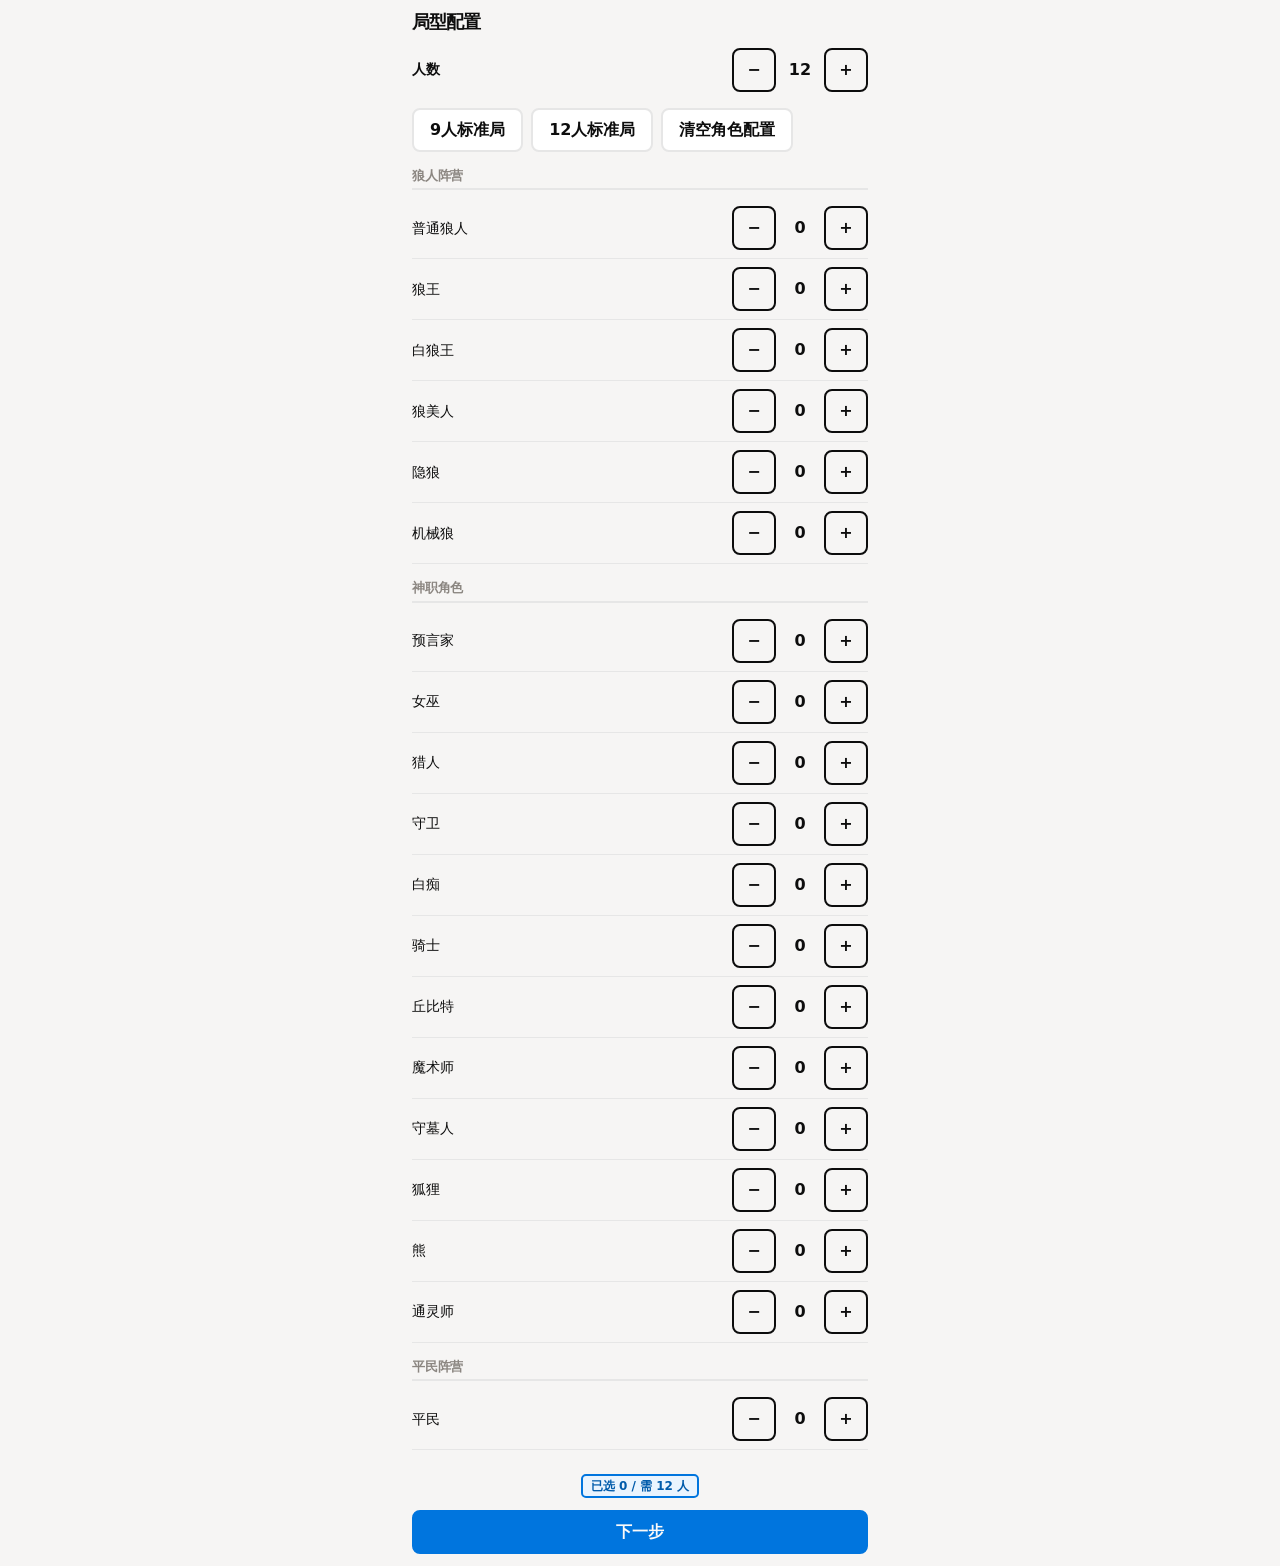
==== commit 595a929c: "Remove dark mode; light theme only Second step of the UI redesign (#36). The design is light-only, s" ====
--- a/index.html
+++ b/index.html
@@ -3,7 +3,7 @@
 <head>
 <meta charset="utf-8">
 <meta name="viewport" content="width=device-width, initial-scale=1, maximum-scale=1, viewport-fit=cover">
-<meta name="theme-color" content="#1a1918">
+<meta name="theme-color" content="#f6f5f4">
 <title>狼人杀法官助手</title>
 <link rel="manifest" href="./manifest.json">
 <link rel="stylesheet" href="./style.css">
--- a/style.css
+++ b/style.css
@@ -814,7 +814,6 @@
 }
 .setup-header h1 { margin: 0; font-size: 18px; }
 
-.theme-switch { display: flex; gap: var(--space-1); }
 .btn-sm { min-height: 32px; padding: 0 var(--space-2); font-size: 12px; }
 .btn-ghost.is-active { background: var(--color-neutral-300); }
 .btn-secondary.is-active {
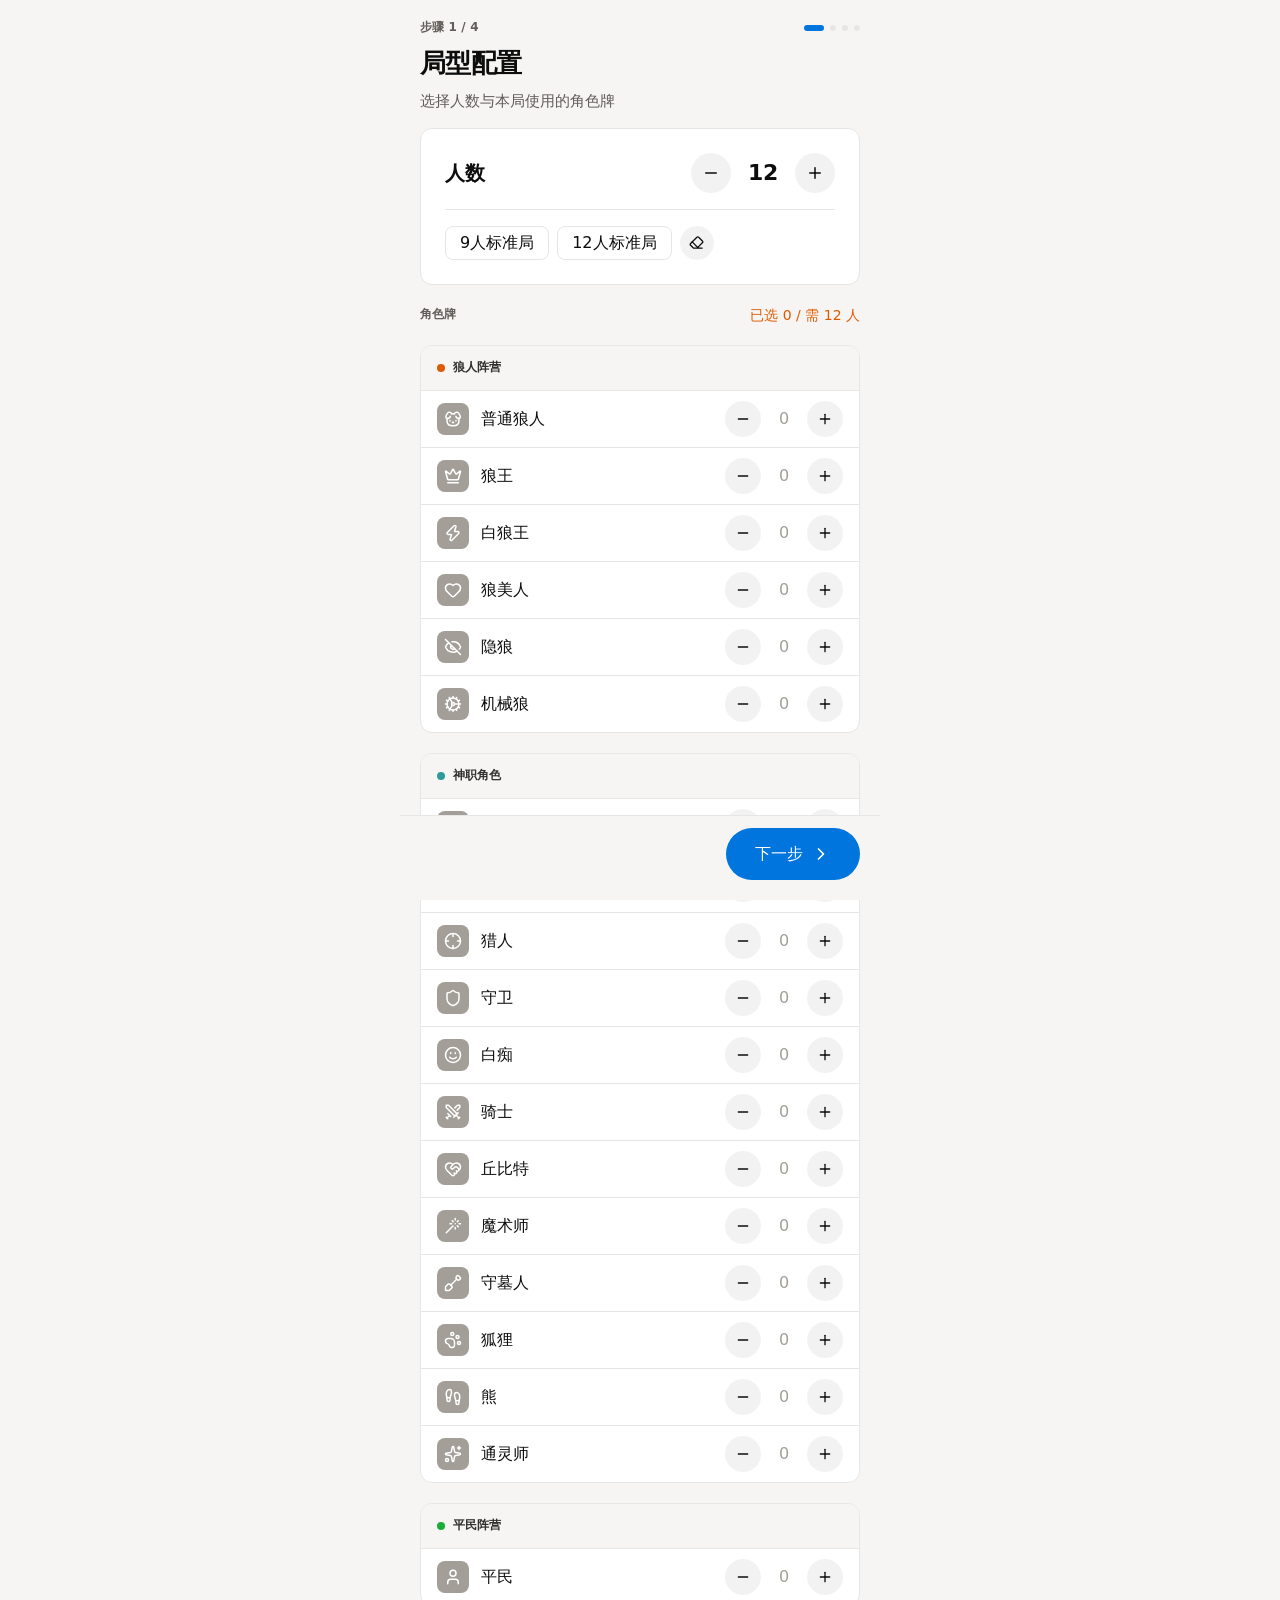
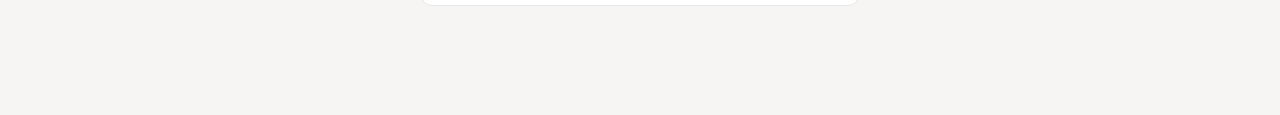
==== commit 3b1d535a: "Remove unused code and assets Dead weight found by cross-referencing every declaration against the c" ====
--- a/index.html
+++ b/index.html
@@ -165,10 +165,6 @@
   <symbol id="icon-chevron-up" viewBox="0 0 24 24">
     <path d="m18 15-6-6-6 6" />
   </symbol>
-  <symbol id="icon-circle-slash" viewBox="0 0 24 24">
-    <circle cx="12" cy="12" r="10" />
-    <line x1="9" x2="15" y1="15" y2="9" />
-  </symbol>
   <symbol id="icon-crosshair" viewBox="0 0 24 24">
     <circle cx="12" cy="12" r="10" />
     <line x1="22" x2="18" y1="12" y2="12" />
@@ -180,15 +176,8 @@
     <path d="M21 21H8a2 2 0 0 1-1.42-.587l-3.994-3.999a2 2 0 0 1 0-2.828l10-10a2 2 0 0 1 2.829 0l5.999 6a2 2 0 0 1 0 2.828L12.834 21" />
     <path d="m5.082 11.09 8.828 8.828" />
   </symbol>
-  <symbol id="icon-eye" viewBox="0 0 24 24">
-    <path d="M2.062 12.348a1 1 0 0 1 0-.696 10.75 10.75 0 0 1 19.876 0 1 1 0 0 1 0 .696 10.75 10.75 0 0 1-19.876 0" />
-    <circle cx="12" cy="12" r="3" />
-  </symbol>
   <symbol id="icon-flag" viewBox="0 0 24 24">
     <path d="M4 22V4a1 1 0 0 1 .4-.8A6 6 0 0 1 8 2c3 0 5 2 7.333 2q2 0 3.067-.8A1 1 0 0 1 20 4v10a1 1 0 0 1-.4.8A6 6 0 0 1 16 16c-3 0-5-2-8-2a6 6 0 0 0-4 1.528" />
-  </symbol>
-  <symbol id="icon-flame" viewBox="0 0 24 24">
-    <path d="M12 3q1 4 4 6.5t3 5.5a1 1 0 0 1-14 0 5 5 0 0 1 1-3 1 1 0 0 0 5 0c0-2-1.5-3-1.5-5q0-2 2.5-4" />
   </symbol>
   <symbol id="icon-grip-vertical" viewBox="0 0 24 24">
     <circle cx="9" cy="12" r="1" />
@@ -198,17 +187,9 @@
     <circle cx="15" cy="5" r="1" />
     <circle cx="15" cy="19" r="1" />
   </symbol>
-  <symbol id="icon-heart" viewBox="0 0 24 24">
-    <path d="M2 9.5a5.5 5.5 0 0 1 9.591-3.676.56.56 0 0 0 .818 0A5.49 5.49 0 0 1 22 9.5c0 2.29-1.5 4-3 5.5l-5.492 5.313a2 2 0 0 1-3 .019L5 15c-1.5-1.5-3-3.2-3-5.5" />
-  </symbol>
   <symbol id="icon-heart-pulse" viewBox="0 0 24 24">
     <path d="M2 9.5a5.5 5.5 0 0 1 9.591-3.676.56.56 0 0 0 .818 0A5.49 5.49 0 0 1 22 9.5c0 2.29-1.5 4-3 5.5l-5.492 5.313a2 2 0 0 1-3 .019L5 15c-1.5-1.5-3-3.2-3-5.5" />
     <path d="M3.22 13H9.5l.5-1 2 4.5 2-7 1.5 3.5h5.27" />
-  </symbol>
-  <symbol id="icon-info" viewBox="0 0 24 24">
-    <circle cx="12" cy="12" r="10" />
-    <path d="M12 16v-4" />
-    <path d="M12 8h.01" />
   </symbol>
   <symbol id="icon-minus" viewBox="0 0 24 24">
     <path d="M5 12h14" />
@@ -240,15 +221,6 @@
     <path d="M15 8h-5" />
     <path d="M19 17V5a2 2 0 0 0-2-2H4" />
     <path d="M8 21h12a2 2 0 0 0 2-2v-1a1 1 0 0 0-1-1H11a1 1 0 0 0-1 1v1a2 2 0 1 1-4 0V5a2 2 0 1 0-4 0v2a1 1 0 0 0 1 1h3" />
-  </symbol>
-  <symbol id="icon-shield-check" viewBox="0 0 24 24">
-    <path d="M20 13c0 5-3.5 7.5-7.66 8.95a1 1 0 0 1-.67-.01C7.5 20.5 4 18 4 13V6a1 1 0 0 1 1-1c2 0 4.5-1.2 6.24-2.72a1.17 1.17 0 0 1 1.52 0C14.51 3.81 17 5 19 5a1 1 0 0 1 1 1z" />
-    <path d="m9 12 2 2 4-4" />
-  </symbol>
-  <symbol id="icon-shield-off" viewBox="0 0 24 24">
-    <path d="m2 2 20 20" />
-    <path d="M5 5a1 1 0 0 0-1 1v7c0 5 3.5 7.5 7.67 8.94a1 1 0 0 0 .67.01c2.35-.82 4.48-1.97 5.9-3.71" />
-    <path d="M9.309 3.652A12.252 12.252 0 0 0 11.24 2.28a1.17 1.17 0 0 1 1.52 0C14.51 3.81 17 5 19 5a1 1 0 0 1 1 1v7a9.784 9.784 0 0 1-.08 1.264" />
   </symbol>
   <symbol id="icon-shuffle" viewBox="0 0 24 24">
     <path d="m18 14 4 4-4 4" />
@@ -260,12 +232,6 @@
   <symbol id="icon-skip-forward" viewBox="0 0 24 24">
     <path d="M21 4v16" />
     <path d="M6.029 4.285A2 2 0 0 0 3 6v12a2 2 0 0 0 3.029 1.715l9.997-5.998a2 2 0 0 0 .003-3.432z" />
-  </symbol>
-  <symbol id="icon-skull" viewBox="0 0 24 24">
-    <path d="m12.5 17-.5-1-.5 1h1z" />
-    <path d="M15 22a1 1 0 0 0 1-1v-1a2 2 0 0 0 1.56-3.25 8 8 0 1 0-11.12 0A2 2 0 0 0 8 20v1a1 1 0 0 0 1 1z" />
-    <circle cx="15" cy="12" r="1" />
-    <circle cx="9" cy="12" r="1" />
   </symbol>
   <symbol id="icon-sparkles" viewBox="0 0 24 24">
     <path d="M11.017 2.814a1 1 0 0 1 1.966 0l1.051 5.558a2 2 0 0 0 1.594 1.594l5.558 1.051a1 1 0 0 1 0 1.966l-5.558 1.051a2 2 0 0 0-1.594 1.594l-1.051 5.558a1 1 0 0 1-1.966 0l-1.051-5.558a2 2 0 0 0-1.594-1.594l-5.558-1.051a1 1 0 0 1 0-1.966l5.558-1.051a2 2 0 0 0 1.594-1.594z" />
--- a/style.css
+++ b/style.css
@@ -148,54 +148,6 @@
 }
 
 /* ══════════════════════════════════════════════════════════════════
-   过渡别名 —— 组件层尚未改写完的旧令牌名
-   逐屏改写推进过程中会逐步消失；提交 7 之前应清零。
-   ══════════════════════════════════════════════════════════════════ */
-:root {
-  --color-bg: var(--canvas);
-  --color-surface: var(--surface-card);
-  --color-text: var(--text-body);
-  --color-accent: var(--color-primary);
-  --color-divider: var(--border-hairline);
-
-  --color-neutral-100: #fbfaf9;
-  --color-neutral-200: #f2f0ee;
-  --color-neutral-300: var(--hairline-grey);
-  --color-neutral-400: var(--input-grey);
-  --color-neutral-500: var(--ash);
-  --color-neutral-600: #8b8681;
-  --color-neutral-700: var(--stone);
-  --color-neutral-800: #47443f;
-  --color-neutral-900: var(--warm-charcoal);
-
-  --color-accent-100: #eaf4fe;
-  --color-accent-200: #cfe6fc;
-  --color-accent-300: #a5d0f8;
-  --color-accent-400: #6bb2f3;
-  --color-accent-500: #2b8fe8;
-  --color-accent-600: var(--blue-600);
-  --color-accent-700: var(--blue-700);
-  --color-accent-800: #00447f;
-  --color-accent-900: var(--indigo-900);
-
-  --font-body: var(--font-sans);
-  --font-heading: var(--font-sans);
-  --font-heading-weight: var(--weight-bold);
-
-  --space-1: var(--space-xxs);
-  --space-2: var(--space-xs);
-  --space-3: var(--space-sm);
-  --space-4: var(--space-md);
-  --space-5: 20px;
-  --space-6: var(--space-lg);
-  --space-8: var(--space-xxl);
-
-  --shadow-sm: var(--shadow-soft);
-  --shadow-md: var(--shadow-soft);
-  --shadow-lg: var(--shadow-elevated);
-}
-
-/* ══════════════════════════════════════════════════════════════════
    基础 —— 移植自设计系统 tokens/base.css，另加本应用的手势与滚动约束
    ══════════════════════════════════════════════════════════════════ */
 *, *::before, *::after { box-sizing: border-box; }
@@ -261,84 +213,176 @@
 .screen { display: flex; flex-direction: column; flex: 1; }
 .screen[hidden] { display: none; }
 
-/* 局内主界面：固定视口高度，内部仅玩家网格可滚动（SPEC §12.1） */
+/* 局内主界面：固定视口高度，内部仅玩家网格可滚动（SPEC §12.1）。
+   设计稿用 100vh —— iOS Safari 地址栏下会错位，改用 100dvh。 */
 #screen-game { height: 100dvh; min-height: 0; overflow: hidden; }
 
-/* 固定：控制区 / 警告区 / 步骤区；仅玩家网格可滚动 */
+/* 固定控制区：阶段 + 阵营计数 + 撤销 / 日志 / 结束 */
 .game-header {
   flex: 0 0 auto;
-  border-bottom: 2px solid var(--color-divider);
+  display: flex;
+  flex-direction: column;
+  gap: var(--space-sm);
+  padding: 14px var(--space-md) var(--space-sm);
+  background: var(--surface-card);
+  border-bottom: 1px solid var(--border-hairline);
 }
 .game-header-row {
   display: flex;
-  align-items: center;
+  align-items: flex-start;
   justify-content: space-between;
-  gap: var(--space-2);
-  padding: var(--space-3);
-}
-.game-header-title { margin: 0; font-size: 16px; }
-
-/* 计时器行：模式切换 / 剩余时间 / 播放暂停 / ±10s / 快捷档位或发言控制。SPEC §12.1 / §14 */
+  gap: var(--space-sm);
+}
+.game-header-main { display: flex; flex-direction: column; gap: 6px; min-width: 0; }
+.game-header-phase { display: flex; align-items: center; gap: var(--space-xs); }
+.game-header-phase .icon { color: var(--color-primary); }
+.game-header-title {
+  margin: 0;
+  font: var(--type-heading-3);
+  letter-spacing: var(--tracking-heading-3);
+}
+.game-header-actions { display: flex; gap: var(--space-xs); flex: none; }
+
+/* 阵营计数条 —— 圆点 + 文字，颜色即阵营。SPEC §17 */
+.camp-chips { display: flex; flex-wrap: wrap; gap: 6px; }
+.camp-chip {
+  display: inline-flex;
+  align-items: center;
+  gap: 6px;
+  padding: 3px 9px;
+  border: 1px solid var(--border-hairline);
+  border-radius: var(--radius-full);
+  font: var(--type-eyebrow);
+  letter-spacing: var(--tracking-eyebrow);
+  color: var(--text-secondary);
+}
+
+/* 计时器行：模式切换 / 剩余时间 / ±10s / 播放暂停。SPEC §12.1 / §14 */
 .timer-row {
   display: flex;
   flex-wrap: wrap;
   align-items: center;
-  gap: var(--space-2);
-  padding: 0 var(--space-3) var(--space-3);
-}
-.timer-mode-tabs { display: flex; gap: var(--space-1); }
+  gap: var(--space-xs);
+}
+.timer-mode-tabs {
+  display: flex;
+  gap: 2px;
+  padding: 3px;
+  flex: none;
+  background: var(--canvas);
+  border-radius: var(--radius-full);
+}
+.timer-mode-tab {
+  padding: 4px 12px;
+  border: 0;
+  border-radius: var(--radius-full);
+  background: transparent;
+  color: var(--text-muted);
+  font: var(--type-caption);
+  font-family: var(--font-sans);
+  cursor: pointer;
+  transition: var(--transition-surface);
+}
+.timer-mode-tab.is-active {
+  background: var(--surface-card);
+  color: var(--text-body);
+  box-shadow: var(--shadow-soft);
+}
 .timer-remaining {
-  min-width: 3.5em;
-  font-size: 20px;
-  font-weight: 700;
+  flex: 1;
+  text-align: right;
+  font: var(--type-heading-3);
+  letter-spacing: var(--tracking-heading-3);
   font-variant-numeric: tabular-nums;
 }
-.timer-controls { display: flex; align-items: center; gap: var(--space-1); }
-.timer-presets { display: flex; flex-wrap: wrap; gap: var(--space-1); flex: 1 1 100%; }
+/* 到时警报：强视觉。SPEC §14.3 */
+.timer-controls { display: flex; align-items: center; gap: var(--space-xxs); flex: none; }
+.timer-nudge {
+  width: 34px;
+  height: 34px;
+  padding: 0;
+  border: 1px solid var(--border-hairline);
+  border-radius: var(--radius-md);
+  background: var(--surface-card);
+  color: var(--text-secondary);
+  font: var(--type-caption);
+  font-family: var(--font-sans);
+  cursor: pointer;
+}
+.timer-presets { display: flex; flex-wrap: wrap; gap: 6px; flex: 1 1 100%; }
+.timer-preset {
+  padding: 5px var(--space-sm);
+  border: 1px solid var(--border-hairline);
+  border-radius: var(--radius-full);
+  background: var(--canvas);
+  color: var(--text-secondary);
+  font: var(--type-caption);
+  font-family: var(--font-sans);
+  font-variant-numeric: tabular-nums;
+  cursor: pointer;
+}
 .speech-controls {
   display: flex;
   flex-wrap: wrap;
   align-items: center;
-  gap: var(--space-2);
+  gap: 10px;
   flex: 1 1 100%;
-  font-size: 13px;
-}
-.speech-current { font-weight: 700; }
-
+  font: var(--type-body-sm);
+}
+.speech-current { font-weight: var(--weight-semibold); }
+.speech-spacer { flex: 1; }
+
+/* 常驻警告横幅 —— 不自动消失。SPEC §10.2 */
 .alert-banner { flex: 0 0 auto; }
 .alert-banner[hidden] { display: none; }
-
-.phase-panel { flex: 0 0 auto; }
+.alert-banner-inner {
+  margin: var(--space-sm) var(--space-md) 0;
+  padding: 14px var(--space-md);
+  background: var(--canvas-white);
+  border: 1px solid var(--accent-orange);
+  border-radius: var(--radius-card);
+  box-shadow: var(--shadow-soft);
+  display: flex;
+  align-items: center;
+  gap: var(--space-sm);
+}
+.alert-banner-inner .icon { color: var(--accent-orange); }
+.alert-banner-text { flex: 1; min-width: 0; font: var(--type-body-sm); color: var(--text-secondary); }
+
+/* 当前夜晚步骤 / 白天流程面板 */
+.phase-panel { flex: 0 0 auto; padding: var(--space-sm) var(--space-md) 0; }
 .phase-panel:empty { display: none; }
 
-/* 跨屏固定条：不属于任一 .screen，随屏幕切换保持可见（SPEC §8.2 / §16.2 备注删除撤销）。 */
+/* 跨屏固定条：不属于任一 .screen，随屏幕切换保持可见（SPEC §8.2 / §16.2）。 */
 .undo-bar {
   position: fixed;
   left: 50%;
-  bottom: 0;
+  bottom: var(--space-md);
   transform: translateX(-50%);
   z-index: 20;
-  width: 100%;
-  max-width: var(--app-max-width);
+  width: calc(100% - var(--space-xxl));
+  max-width: calc(var(--app-max-width) - var(--space-xxl));
   display: flex;
   align-items: center;
   justify-content: space-between;
-  gap: var(--space-3);
-  padding: var(--space-3);
-  border-top: 2px solid var(--color-accent);
-  background: var(--color-surface);
+  gap: var(--space-sm);
+  padding: var(--space-sm) var(--space-md);
+  border-radius: var(--radius-full);
+  background: var(--surface-card);
+  border: 1px solid var(--border-hairline);
+  box-shadow: var(--shadow-toast);
 }
 .undo-bar[hidden] { display: none; }
-.undo-bar-text { font-size: 13px; }
+.undo-bar-text { font: var(--type-body-sm); }
 
 .player-grid {
   flex: 1;
   min-height: 0;
   overflow-y: auto;
   display: grid;
-  gap: var(--space-2);
+  gap: var(--space-xs);
   align-content: start;
-  padding: var(--space-3);
+  padding: var(--space-md);
 }
 /* 自适应列数（SPEC §12.2） */
 .player-grid[data-columns="3"] { grid-template-columns: repeat(3, 1fr); }
@@ -346,65 +390,90 @@
 .player-grid[data-columns="5"] { grid-template-columns: repeat(5, 1fr); }
 
 /* ══════════════════════════════════════════════════════════════════
-   按钮                                                  SPEC §8.2
+   按钮 —— 对应设计系统的 Button / IconButton     SPEC §8.2
+   尺寸与配色照录 _ds_bundle.js 中 dbButtonBase / dbButtonVariants /
+   dbButtonSizes 与 IconButton 的 tones，仅由内联样式改写为类名。
    ══════════════════════════════════════════════════════════════════ */
 .btn {
   display: inline-flex;
   align-items: center;
   justify-content: center;
-  gap: var(--space-2);
-  min-height: var(--tap-min);
-  min-width: var(--tap-min);
-  padding: 0 var(--space-4);
-  border: 2px solid var(--color-text);
-  border-radius: var(--radius-md);
-  background: transparent;
-  color: var(--color-text);
-  font: inherit;
-  font-weight: 700;
-  line-height: 1;
+  gap: var(--space-xs);
+  padding: 9px 20px;                       /* dbButtonSizes.md */
+  border: 1px solid transparent;
+  border-radius: var(--radius-full);
+  background: var(--color-primary);
+  color: var(--color-on-primary);
+  font: var(--type-button);
+  font-family: var(--font-sans);
+  white-space: nowrap;
   cursor: pointer;
-  transition: background-color .15s ease, border-color .15s ease,
-              color .15s ease, opacity .15s ease;
-}
-.btn:hover        { background: var(--color-neutral-200); }
-.btn:active        { background: var(--color-neutral-300); }
+  transition: var(--transition-press), var(--transition-surface);
+}
+.btn:active { background: var(--color-primary-active); transform: scale(var(--press-scale)); }
 .btn:disabled,
 .btn[aria-disabled="true"] { opacity: .4; cursor: not-allowed; }
-.btn:disabled:hover        { background: transparent; }
-.btn:focus-visible { outline: 2px solid var(--color-accent); outline-offset: 2px; }
-
-.btn-primary {
-  border-color: var(--color-accent);
-  background: var(--color-accent);
-  color: var(--color-neutral-100);
-}
-.btn-primary:hover  { background: var(--color-accent-700); border-color: var(--color-accent-700); }
-.btn-primary:active { background: var(--color-accent-800); border-color: var(--color-accent-800); }
+.btn:disabled:active { transform: none; background: var(--color-primary); }
+.btn:focus-visible { outline: 2px solid var(--color-primary); outline-offset: 2px; }
+
+.btn-lg { padding: 13px 28px; }
+.btn-sm { padding: 4px 14px; }
+
+/* .btn 默认即 primary；保留类名以便标记意图 */
+.btn-primary { background: var(--color-primary); color: var(--color-on-primary); }
 
 .btn-secondary {
-  border-color: var(--color-divider);
-  background: var(--color-surface);
-  color: var(--color-text);
-}
-.btn-secondary:hover { background: var(--color-neutral-200); }
+  background: var(--surface-card);
+  color: var(--text-body);
+  box-shadow: var(--shadow-soft);
+}
+.btn-secondary:active { background: var(--surface-card); }
+
+/* utility —— 圆角矩形而非胶囊，始终 sm 尺寸（见 Button.jsx） */
+.btn-utility {
+  padding: var(--space-button-utility);
+  border-radius: var(--radius-button-utility);
+  border-color: var(--border-hairline);
+  background: var(--surface-card);
+  color: var(--text-body);
+}
+.btn-utility:active { background: var(--canvas); transform: scale(var(--press-scale-subtle)); }
+.btn-utility .icon { width: 16px; height: 16px; }
 
 .btn-ghost {
   border-color: transparent;
   background: transparent;
-  color: var(--color-text);
-}
-.btn-ghost:hover { background: var(--color-neutral-200); }
-
+  color: var(--text-body);
+}
+.btn-ghost:active { background: var(--fill-translucent); }
+
+/* IconButton —— 圆形，字形为边长的 45% */
 .btn-icon {
+  width: 40px;
+  height: 40px;
   padding: 0;
-  width: var(--tap-min);
-  min-width: var(--tap-min);
+  border: 0;
+  border-radius: var(--radius-full);
+  background: var(--fill-translucent);
+  color: var(--text-body);
+}
+.btn-icon:active { background: var(--fill-translucent); transform: scale(var(--press-scale)); }
+.btn-icon .icon { width: 18px; height: 18px; }
+
+.btn-icon-sm { width: 36px; height: 36px; }
+.btn-icon-sm .icon { width: 16px; height: 16px; }
+.btn-icon-xs { width: 34px; height: 34px; }
+.btn-icon-xs .icon { width: 15px; height: 15px; }
+
+/* surface 色调：浮起于画布之上，用于计时器播放/暂停一类的主控件 */
+.btn-icon-surface {
+  background: var(--surface-card);
+  box-shadow: var(--shadow-soft);
 }
 
 .btn-block { display: flex; width: 100%; }
 
-/* 长按守护按钮 —— 按住 600ms，填充进度条给出可见反馈 */
+/* 长按守护按钮 —— 按住 600ms，填充进度条给出可见反馈。SPEC §8.2 */
 .btn-longpress {
   position: relative;
   overflow: hidden;
@@ -415,7 +484,7 @@
   position: absolute;
   inset: 0;
   width: 0%;
-  background: color-mix(in srgb, var(--color-accent) 45%, transparent);
+  background: color-mix(in srgb, var(--color-primary) 30%, transparent);
   pointer-events: none;
 }
 .btn-longpress.is-pressing::before {
@@ -429,26 +498,24 @@
 .tag {
   display: inline-flex;
   align-items: center;
-  height: 24px;
-  padding: 0 var(--space-2);
-  border: 2px solid var(--color-text);
-  border-radius: var(--radius-sm);
-  background: var(--color-neutral-200);
-  color: var(--color-text);
-  font-size: 12px;
-  font-weight: 700;
-  line-height: 1;
+  gap: var(--space-xxs);
+  padding: var(--space-badge);
+  border: 1px solid var(--border-hairline);
+  border-radius: var(--radius-full);
+  background: var(--surface-card);
+  color: var(--text-secondary);
+  font: var(--type-eyebrow);
+  letter-spacing: var(--tracking-eyebrow);
   white-space: nowrap;
 }
 .tag-accent {
-  border-color: var(--color-accent);
-  background: var(--color-accent-100);
-  color: var(--color-accent-700);
+  border-color: transparent;
+  background: color-mix(in srgb, var(--color-primary) 10%, transparent);
+  color: var(--color-primary-active);
 }
 .tag-outline {
-  border-color: var(--color-divider);
   background: transparent;
-  color: var(--color-neutral-600);
+  color: var(--text-muted);
 }
 
 /* ══════════════════════════════════════════════════════════════════
@@ -457,30 +524,87 @@
 .field {
   display: flex;
   flex-direction: column;
-  gap: var(--space-1);
+  gap: var(--space-xxs);
   text-align: left;
 }
 .field label {
-  font-size: 13px;
-  font-weight: 700;
-  color: var(--color-text);
+  font: var(--type-eyebrow);
+  letter-spacing: var(--tracking-eyebrow);
+  color: var(--text-muted);
 }
 
 .input {
   min-height: var(--tap-min);
-  padding: 0 var(--space-3);
-  border: 2px solid var(--color-divider);
-  border-radius: var(--radius-sm);
-  background: var(--color-surface);
-  color: var(--color-text);
-  font: inherit;
-}
-.input::placeholder { color: var(--color-neutral-500); }
+  padding: 0 var(--space-sm);
+  border: 1px solid var(--border-input);
+  border-radius: var(--radius-input);
+  background: var(--surface-card);
+  color: var(--text-body);
+  font: var(--type-body-md);
+  font-family: var(--font-sans);
+}
+.input::placeholder { color: var(--text-faint); }
 .input:focus-visible {
-  outline: 2px solid var(--color-accent);
-  outline-offset: 2px;
-  border-color: var(--color-accent);
-}
+  outline: none;
+  border-color: var(--color-primary);
+  box-shadow: var(--shadow-input-focus);
+}
+
+/* ══════════════════════════════════════════════════════════════════
+   卡片 / 分组 —— 设计稿反复出现的两种容器
+   ══════════════════════════════════════════════════════════════════ */
+.card {
+  background: var(--surface-card);
+  border: 1px solid var(--border-hairline);
+  border-radius: var(--radius-card);
+  padding: var(--space-lg);
+  display: flex;
+  flex-direction: column;
+  gap: var(--space-md);
+}
+.card-flush { padding: 0; gap: 0; overflow: hidden; }
+
+.card-head {
+  display: flex;
+  align-items: center;
+  gap: var(--space-xs);
+  padding: 14px var(--space-md);
+  background: var(--surface-featured);
+  border-bottom: 1px solid var(--border-hairline);
+  font: var(--type-eyebrow);
+  letter-spacing: var(--tracking-eyebrow);
+  color: var(--text-secondary);
+}
+
+.eyebrow {
+  font: var(--type-eyebrow);
+  letter-spacing: var(--tracking-eyebrow);
+  color: var(--text-muted);
+}
+.rule { height: 1px; background: var(--border-hairline); }
+
+/* 阵营圆点与角色图标底板 —— 设计稿以颜色区分阵营，卡片另有身份文字 */
+.camp-dot {
+  width: 8px;
+  height: 8px;
+  border-radius: var(--radius-full);
+  flex: none;
+}
+.role-tile {
+  width: 32px;
+  height: 32px;
+  flex: none;
+  border-radius: var(--radius-md);
+  display: inline-flex;
+  align-items: center;
+  justify-content: center;
+  color: var(--color-on-primary);
+}
+.role-tile .icon { width: 18px; height: 18px; }
+
+.camp-wolf { background: var(--camp-wolf); }
+.camp-god  { background: var(--camp-god); }
+.camp-civ  { background: var(--camp-civ); }
 
 /* ══════════════════════════════════════════════════════════════════
    玩家卡片                                              SPEC §12.2 / §8.3
@@ -491,48 +615,65 @@
   flex-direction: column;
   align-items: center;
   justify-content: center;
-  gap: var(--space-1);
-  min-height: 44px;
-  padding: var(--space-2);
-  border: 2px solid var(--color-divider);
-  border-radius: var(--radius-sm);
-  background: var(--color-surface);
-  color: var(--color-text);
+  gap: 5px;
+  min-height: 84px;
+  padding: var(--space-xs) 5px;
+  border: 1px solid var(--border-hairline);
+  border-radius: var(--radius-card);
+  background: var(--surface-card);
+  color: var(--text-body);
+  font-family: var(--font-sans);
   text-align: center;
   cursor: pointer;
-  transition: border-color .15s ease, background-color .15s ease, opacity .15s ease;
-}
-.player-card:focus-visible { outline: 2px solid var(--color-accent); outline-offset: 2px; }
+  transition: var(--transition-surface);
+}
+.player-card:focus-visible { outline: 2px solid var(--color-primary); outline-offset: 2px; }
 
 .player-card-seat {
-  font-size: 11px;
-  font-weight: 700;
-  color: var(--color-neutral-600);
+  flex: none;
+  font: var(--type-eyebrow);
+  letter-spacing: var(--tracking-eyebrow);
+  color: var(--text-faint);
+  font-variant-numeric: tabular-nums;
 }
 .player-card-name {
-  font-size: 13px;
-  font-weight: 700;
+  min-width: 0;
   max-width: 100%;
+  font: var(--type-eyebrow);
+  letter-spacing: var(--tracking-eyebrow);
+  font-weight: var(--weight-semibold);
   overflow: hidden;
   text-overflow: ellipsis;
   white-space: nowrap;
 }
-.player-card-role { font-size: 11px; color: var(--color-neutral-600); }
-
-/* 可选：当前步骤中可点选的存活目标 */
-.player-card.is-selectable {
-  border-style: dashed;
-  border-color: var(--color-accent-400);
-}
+.player-card-role {
+  max-width: 100%;
+  font: var(--type-eyebrow);
+  letter-spacing: var(--tracking-eyebrow);
+  color: var(--text-faint);
+  overflow: hidden;
+  text-overflow: ellipsis;
+  white-space: nowrap;
+}
+/* 身份文字取阵营色，与卡片图标底板一致 */
+.player-card-role.camp-wolf { background: none; color: var(--camp-wolf); }
+.player-card-role.camp-god  { background: none; color: var(--camp-god); }
+.player-card-role.camp-civ  { background: none; color: var(--camp-civ); }
+
+.player-card .role-tile { width: 34px; height: 34px; }
+.player-card .role-tile .icon { width: 19px; height: 19px; }
+
+/* 可点选的存活目标 —— 当前步骤的候选 */
+.player-card.is-selectable { border-color: var(--accent-sky); }
 
 /* 已选 */
 .player-card.is-selected {
-  border-style: solid;
-  border-color: var(--color-accent);
-  background: var(--color-accent-100);
-}
-
-/* 阵亡：折叠至约 42px，座位+姓名一行，死因标签独占下一行。
+  border-color: var(--color-primary);
+  background: var(--surface-featured);
+  box-shadow: var(--shadow-soft);
+}
+
+/* 阵亡：折叠至约 44px，座位 + 姓名 + 死因一行。
    align-self: start —— 网格默认拉伸子项填满行高，否则会被同行存活卡片撑高。SPEC §12.2 */
 .player-card.is-dead {
   align-self: start;
@@ -540,40 +681,44 @@
   flex-wrap: wrap;
   align-items: center;
   justify-content: flex-start;
-  gap: var(--space-1) var(--space-2);
-  min-height: 42px;
-  padding: var(--space-1) var(--space-2);
-  background: var(--color-neutral-200);
-  opacity: .65;
-  cursor: pointer;
+  gap: 6px;
+  min-height: 44px;
+  padding: var(--space-xs) 10px;
+  background: var(--canvas);
+  opacity: .7;
 }
 .player-card.is-dead .player-card-name {
   flex: 1 1 auto;
   min-width: 0;
   text-align: left;
+  font: var(--type-caption);
+  color: var(--text-muted);
+  text-decoration: line-through;
+}
+.player-card.is-dead .player-card-death {
+  font: var(--type-eyebrow);
+  letter-spacing: var(--tracking-eyebrow);
+  color: var(--accent-orange);
+  white-space: nowrap;
 }
 .player-card.is-dead > .tag { flex: 0 0 100%; }
 
-.player-card-icon {
-  width: 20px;
-  height: 20px;
-  flex: 0 0 auto;
-  fill: none;
-  stroke: currentColor;
-  stroke-width: 2;
-  stroke-linecap: round;
-  stroke-linejoin: round;
-}
-.player-card-lover { font-size: 10px; }
+.player-card-lover {
+  display: inline-flex;
+  align-items: center;
+  gap: 2px;
+  font: var(--type-eyebrow);
+  color: var(--accent-pink);
+}
+.player-card-lover .icon { width: 12px; height: 12px; }
 
 /* 高亮脉冲 —— 警报通道，SPEC §10.2 */
 .player-card.is-pulse { animation: alertPulse 1.1s ease-in-out infinite; }
 
 /* 当前发言者 —— 发言计时模式下高亮，SPEC §14.2 */
 .player-card.is-current-speaker {
-  border-style: solid;
-  border-color: var(--color-accent);
-  background: var(--color-accent-100);
+  border-color: var(--color-primary);
+  box-shadow: var(--shadow-soft);
 }
 
 /* 展开态：身份 / 技能状态 / 修改身份 / 设为情侣 / 恢复存活 / 死因芯片
@@ -584,46 +729,43 @@
   align-items: stretch;
   text-align: left;
   cursor: default;
+  padding: var(--space-md);
+  box-shadow: var(--shadow-soft);
 }
 .player-card-expanded-header {
   display: flex;
   align-items: center;
   justify-content: space-between;
-  gap: var(--space-2);
+  gap: var(--space-sm);
   width: 100%;
   cursor: pointer;
-  font-weight: 700;
+  font: var(--type-title);
+  letter-spacing: var(--tracking-title);
 }
 .player-card-expanded-body {
   display: flex;
   flex-direction: column;
   align-items: flex-start;
-  gap: var(--space-2);
+  gap: var(--space-sm);
   width: 100%;
-  padding-top: var(--space-2);
-}
-.player-card-expanded-actions { display: flex; flex-wrap: wrap; gap: var(--space-2); }
+  padding-top: var(--space-sm);
+}
+.player-card-expanded-actions { display: flex; flex-wrap: wrap; gap: 10px; }
 
 .skill-status-row,
-.skill-chip-row { display: flex; flex-wrap: wrap; gap: var(--space-1); }
+.skill-chip-row { display: flex; flex-wrap: wrap; gap: 3px; justify-content: center; }
 
 .death-reason-chips {
   display: flex;
   flex-wrap: wrap;
-  gap: var(--space-2);
+  gap: var(--space-xs);
   width: 100%;
-  padding-top: var(--space-2);
+  padding-top: var(--space-sm);
 }
 
 @keyframes alertPulse {
-  0%, 100% {
-    border-color: var(--color-divider);
-    box-shadow: 0 0 0 0 color-mix(in srgb, var(--color-accent) 0%, transparent);
-  }
-  50% {
-    border-color: var(--color-accent);
-    box-shadow: 0 0 0 4px color-mix(in srgb, var(--color-accent) 35%, transparent);
-  }
+  0%, 100% { box-shadow: 0 0 0 0 color-mix(in srgb, var(--accent-orange) 0%, transparent); }
+  50%      { box-shadow: 0 0 0 4px color-mix(in srgb, var(--accent-orange) 28%, transparent); }
 }
 
 /* ══════════════════════════════════════════════════════════════════
@@ -632,294 +774,402 @@
 .skill-chip {
   display: inline-flex;
   align-items: center;
-  gap: var(--space-1);
-  height: 20px;
-  padding: 0 var(--space-1);
-  border: 2px solid var(--color-divider);
-  border-radius: var(--radius-sm);
-  color: var(--color-text);
-  font-size: 11px;
-  font-weight: 700;
-  line-height: 1;
+  gap: var(--space-xxs);
+  padding: 1px 6px;
+  border-radius: var(--radius-full);
+  background: var(--canvas);
+  color: var(--text-secondary);
+  font: var(--type-eyebrow);
+  letter-spacing: var(--tracking-eyebrow);
   white-space: nowrap;
 }
 .skill-chip.is-used {
+  color: var(--text-faint);
   text-decoration: line-through;
-  opacity: .5;
 }
 
 /* ══════════════════════════════════════════════════════════════════
    拖拽排序                                              SPEC §4.1
+   设计稿以上下箭头替代拖拽；本项目保留拖拽（见 issue #36），把手改用
+   Lucide 的 grip-vertical，其余节奏对齐设计稿的列表行。
    ══════════════════════════════════════════════════════════════════ */
 .drag-handle {
   display: inline-flex;
   align-items: center;
   justify-content: center;
   flex: 0 0 auto;
-  width: var(--tap-min);
+  width: 34px;
   height: var(--tap-min);
   border: none;
   background: transparent;
-  color: var(--color-neutral-500);
-  font-size: 18px;
-  line-height: 1;
+  color: var(--text-faint);
   cursor: grab;
   touch-action: none;
 }
-.drag-handle:active { cursor: grabbing; }
+.drag-handle:active { cursor: grabbing; color: var(--text-muted); }
+.drag-handle .icon { width: 16px; height: 16px; }
 
 .dragging {
-  opacity: .6;
-  box-shadow: var(--shadow-lg);
+  opacity: .95;
+  background: var(--surface-card);
+  border-radius: var(--radius-card);
+  box-shadow: var(--shadow-elevated);
   z-index: 10;
 }
 
 .drop-gap {
   height: 0;
-  border-radius: var(--radius-sm);
-  background: var(--color-accent-200);
-  border: 2px dashed var(--color-accent-400);
+  border-radius: var(--radius-md);
+  background: color-mix(in srgb, var(--color-primary) 8%, transparent);
+  border: 1px dashed var(--color-primary);
   overflow: hidden;
-  transition: height .15s ease;
+  transition: height var(--duration-base) var(--ease-standard);
 }
 .drop-gap.is-active { height: 44px; }
 
-.reorder-list { display: flex; flex-direction: column; gap: var(--space-2); }
+.reorder-list { display: flex; flex-direction: column; }
 .reorder-item {
   display: flex;
   align-items: center;
-  gap: var(--space-2);
-  border: 2px solid var(--color-divider);
-  background: var(--color-surface);
-  padding: 0 var(--space-2);
-}
+  gap: var(--space-sm);
+  padding: 10px var(--space-md);
+  border-bottom: 1px solid var(--border-hairline);
+  background: var(--surface-card);
+}
+.reorder-item:last-child { border-bottom: none; }
 .reorder-item .input { flex: 1 1 auto; min-width: 0; }
-.reorder-item-label { flex: 1 1 auto; font-size: 14px; font-weight: 700; }
-.reorder-item .player-card-seat { flex: 0 0 auto; }
+.reorder-item-label { flex: 1 1 auto; font: var(--type-body-md); }
 
 .name-row { flex-wrap: wrap; }
+.name-row-seat {
+  width: 34px;
+  flex: none;
+  font: var(--type-caption);
+  color: var(--text-muted);
+  font-variant-numeric: tabular-nums;
+}
 .name-pool-chips {
   flex: 1 1 100%;
   display: flex;
   flex-wrap: wrap;
-  gap: var(--space-1);
-  padding: 0 0 var(--space-2) calc(var(--tap-min) + var(--space-2));
+  gap: var(--space-xs);
+  padding: var(--space-xs) 0 var(--space-xxs) calc(34px + var(--space-sm));
 }
 .name-pool-chips[hidden] { display: none; }
 
 .chip {
   display: inline-flex;
   align-items: center;
-  height: 28px;
-  padding: 0 var(--space-2);
-  border: 2px solid var(--color-divider);
-  border-radius: var(--radius-sm);
-  background: var(--color-neutral-200);
-  color: var(--color-text);
-  font: inherit;
-  font-size: 12px;
-  font-weight: 700;
+  padding: var(--space-input) var(--space-sm);
+  border: 1px solid var(--border-hairline);
+  border-radius: var(--radius-full);
+  background: var(--surface-card);
+  color: var(--text-body);
+  font: var(--type-caption);
+  font-family: var(--font-sans);
   cursor: pointer;
-}
-.chip:hover { background: var(--color-neutral-300); }
+  transition: var(--transition-surface);
+}
+.chip:active { background: var(--surface-featured); }
 .chip.is-active {
-  border-color: var(--color-accent);
-  background: var(--color-accent-100);
-  color: var(--color-accent-700);
+  border-color: var(--color-primary);
+  background: color-mix(in srgb, var(--color-primary) 10%, transparent);
+  color: var(--color-primary-active);
 }
 
 /* ══════════════════════════════════════════════════════════════════
    日志页                                                    SPEC §16
    ══════════════════════════════════════════════════════════════════ */
-.log-filter-row { display: flex; flex-wrap: wrap; gap: var(--space-2); }
-
-.log-groups { display: flex; flex-direction: column; gap: var(--space-2); }
+/* 日志与战报共用的页眉：标题 + 返回 */
+.page-head {
+  position: sticky;
+  top: 0;
+  z-index: 5;
+  display: flex;
+  align-items: center;
+  justify-content: space-between;
+  gap: var(--space-sm);
+  padding: 20px 20px var(--space-sm);
+  background: var(--canvas);
+}
+.page-title { font: var(--type-heading-2); letter-spacing: var(--tracking-heading-2); }
+.page-body {
+  flex: 1;
+  display: flex;
+  flex-direction: column;
+  gap: var(--space-sm);
+  padding: var(--space-sm) 20px var(--space-xxl);
+}
+
+.log-filter-row {
+  display: flex;
+  flex-wrap: wrap;
+  gap: var(--space-xs);
+  padding: 0 20px var(--space-xs);
+}
+
+.log-groups { display: flex; flex-direction: column; gap: var(--space-sm); }
 
 .log-group {
-  border: 2px solid var(--color-divider);
-  border-radius: var(--radius-sm);
+  background: var(--surface-card);
+  border: 1px solid var(--border-hairline);
+  border-radius: var(--radius-card);
   overflow: hidden;
 }
 .log-group-header {
   display: flex;
   align-items: center;
   justify-content: space-between;
+  gap: var(--space-sm);
   width: 100%;
-  min-height: var(--tap-min);
-  padding: var(--space-2) var(--space-3);
+  padding: 14px var(--space-md);
   border: none;
-  background: var(--color-neutral-200);
-  color: var(--color-text);
-  font: inherit;
-  font-weight: 700;
+  background: var(--surface-featured);
+  color: var(--text-body);
+  font: var(--type-title);
+  font-family: var(--font-sans);
+  letter-spacing: var(--tracking-title);
   cursor: pointer;
 }
-.log-group-count { font-size: 12px; font-weight: 400; color: var(--color-neutral-600); }
+.log-group-count {
+  display: inline-flex;
+  align-items: center;
+  gap: var(--space-xs);
+  font: var(--type-caption);
+  color: var(--text-muted);
+}
 
 .log-group-body {
   display: flex;
   flex-direction: column;
-  gap: var(--space-1);
-  padding: var(--space-2) var(--space-3);
+  padding: var(--space-xxs) var(--space-md) var(--space-xs);
 }
 .log-group-body[hidden] { display: none; }
 
 .log-entry {
   display: flex;
+  align-items: flex-start;
+  gap: 10px;
+  padding: 10px 0;
+  border-bottom: 1px solid var(--border-hairline);
+}
+.log-entry:last-child { border-bottom: none; }
+.log-entry-text { flex: 1; min-width: 0; font: var(--type-body-sm); text-wrap: pretty; }
+
+.log-note-row { display: flex; gap: var(--space-xs); align-items: center; }
+.log-note-row .input { flex: 1 1 auto; min-width: 0; }
+
+/* ══════════════════════════════════════════════════════════════════
+   内联横幅                                    SPEC §8.1 / §11.1
+   ══════════════════════════════════════════════════════════════════ */
+.banner-inline {
+  display: flex;
   flex-wrap: wrap;
   align-items: center;
-  gap: var(--space-2);
-  padding: var(--space-1) 0;
-  border-bottom: 1px solid var(--color-divider);
-}
-.log-entry:last-child { border-bottom: none; }
-.log-entry-text { flex: 1 1 auto; min-width: 0; font-size: 13px; }
-.log-entry-note .log-entry-text { font-style: italic; }
-
-.log-note-row { display: flex; gap: var(--space-2); }
-.log-note-row .input { flex: 1 1 auto; min-width: 0; }
-
-/* ══════════════════════════════════════════════════════════════════
-   内联横幅                                    SPEC §8.1 / §11.1
-   ══════════════════════════════════════════════════════════════════ */
-.banner-inline {
-  display: flex;
-  flex-wrap: wrap;
-  align-items: center;
   justify-content: space-between;
-  gap: var(--space-2);
-  padding: var(--space-3);
-  border: 2px solid var(--color-accent);
-  background: var(--color-accent-100);
-  color: var(--color-accent-700);
-  font-size: 13px;
-  font-weight: 700;
-}
-.banner-actions { display: flex; gap: var(--space-2); }
-
-/* ══════════════════════════════════════════════════════════════════
-   设置向导 —— Step 1 骨架                     SPEC §4.1
+  gap: var(--space-sm);
+  padding: 14px var(--space-md);
+  border: 1px solid var(--border-hairline);
+  border-radius: var(--radius-card);
+  background: var(--surface-card);
+  box-shadow: var(--shadow-soft);
+  font: var(--type-body-sm);
+  color: var(--text-secondary);
+}
+.banner-inline .icon { color: var(--color-primary); flex: none; }
+/* min-width 逼迫按钮组在窄屏换行，否则文本会被挤成每行一字 */
+.banner-inline-text { flex: 1 1 auto; min-width: 55%; }
+.banner-actions { display: flex; gap: var(--space-xs); flex: none; }
+
+/* 需要法官注意但非错误的横幅（首发言抽取、白天主动行为引导） */
+.banner-inline.is-accent { border-color: var(--color-primary); }
+
+/* ══════════════════════════════════════════════════════════════════
+   设置向导 —— 四步共用外壳                     SPEC §4.1
+   顶部与底部固定，中段滚动；四屏各自渲染，但共用同一套外壳标记。
    ══════════════════════════════════════════════════════════════════ */
 .setup-screen {
   display: flex;
   flex-direction: column;
-  gap: var(--space-4);
-  padding: var(--space-3);
-}
-.setup-header {
+  min-height: 100dvh;
+}
+
+.setup-head {
+  flex: none;
+  position: sticky;
+  top: 0;
+  z-index: 5;
+  display: flex;
+  flex-direction: column;
+  gap: var(--space-sm);
+  padding: 20px 20px var(--space-md);
+  background: var(--canvas);
+}
+.setup-head-row {
   display: flex;
   align-items: center;
   justify-content: space-between;
-  gap: var(--space-3);
-}
-.setup-header h1 { margin: 0; font-size: 18px; }
-
-.btn-sm { min-height: 32px; padding: 0 var(--space-2); font-size: 12px; }
-.btn-ghost.is-active { background: var(--color-neutral-300); }
-.btn-secondary.is-active {
-  border-color: var(--color-accent);
-  background: var(--color-accent-100);
-  color: var(--color-accent-700);
-}
-
-.field-row {
+  gap: var(--space-sm);
+}
+.setup-step-label { white-space: nowrap; }
+.setup-dots { display: flex; gap: 6px; }
+.setup-dot {
+  width: 6px;
+  height: 6px;
+  border-radius: var(--radius-full);
+  background: var(--border-hairline);
+  transition: var(--transition-surface);
+}
+.setup-dot.is-done { background: var(--color-primary); }
+.setup-dot.is-current { width: 20px; background: var(--color-primary); }
+
+.setup-title { font: var(--type-heading-2); letter-spacing: var(--tracking-heading-2); }
+.setup-sub { font: var(--type-body-sm); color: var(--text-muted); }
+
+.setup-body {
+  flex: 1;
+  display: flex;
+  flex-direction: column;
+  gap: 20px;
+  padding: 0 20px var(--space-lg);
+}
+
+.setup-foot {
+  flex: none;
+  position: sticky;
+  bottom: 0;
+  display: flex;
+  align-items: center;
+  gap: var(--space-sm);
+  padding: var(--space-sm) 20px 20px;
+  background: var(--canvas);
+  border-top: 1px solid var(--border-hairline);
+}
+.setup-foot-spacer { flex: 1; }
+
+/* ── Step 1：人数与角色牌 ── */
+.count-row {
   display: flex;
   align-items: center;
   justify-content: space-between;
-  gap: var(--space-3);
-}
-.field-label { font-size: 14px; font-weight: 700; }
-
-.stepper { display: flex; align-items: center; gap: var(--space-2); }
+  gap: var(--space-sm);
+}
+.count-label { font: var(--type-title); letter-spacing: var(--tracking-title); }
+.stepper { display: flex; align-items: center; gap: 10px; }
 .stepper-value {
-  min-width: 2em;
+  min-width: 44px;
   text-align: center;
-  font-weight: 700;
+  font: var(--type-heading-3);
+  letter-spacing: var(--tracking-heading-3);
   font-variant-numeric: tabular-nums;
 }
 
-.preset-row { display: flex; flex-wrap: wrap; gap: var(--space-2); }
-
-.role-groups { display: flex; flex-direction: column; gap: var(--space-4); }
-.camp-group-title {
-  margin: 0 0 var(--space-2);
-  padding-bottom: var(--space-1);
-  border-bottom: 2px solid var(--color-divider);
-  font-size: 13px;
-  color: var(--color-neutral-600);
-}
+.preset-row { display: flex; flex-wrap: wrap; gap: var(--space-xs); align-items: center; }
+
+.role-count { font: var(--type-caption); color: var(--accent-orange); }
+.role-count.is-met { color: var(--accent-green); }
+
+.role-groups { display: flex; flex-direction: column; gap: 20px; }
+
 .role-row {
   display: flex;
   align-items: center;
+  gap: var(--space-sm);
+  padding: 10px var(--space-md);
+  border-bottom: 1px solid var(--border-hairline);
+}
+.role-row:last-child { border-bottom: none; }
+.role-row-name { flex: 1; min-width: 0; font: var(--type-body-md); }
+.role-row-count {
+  min-width: 26px;
+  text-align: center;
+  font: var(--type-body-md);
+  font-variant-numeric: tabular-nums;
+  color: var(--text-faint);
+}
+.role-row-count.is-set { color: var(--text-body); }
+/* 未选中的角色底板转为浅灰，使已配置的角色在长列表中先被看见 */
+.role-tile.is-unset { background: var(--text-faint); }
+
+/* ── Step 3：夜晚顺序 / 计时 / 高级规则 ── */
+.advanced-rules { padding: 0; }
+.advanced-rules summary {
+  display: flex;
+  align-items: center;
   justify-content: space-between;
-  padding: var(--space-2) 0;
-  border-bottom: 1px solid var(--color-divider);
-}
-.role-row-name { font-size: 14px; }
-
-.setup-footer {
-  display: flex;
-  flex-direction: column;
-  align-items: center;
-  gap: var(--space-3);
-  padding-top: var(--space-2);
-}
-
-/* ══════════════════════════════════════════════════════════════════
-   设置向导 —— Step 3 骨架（夜晚顺序 / 计时 / 高级规则） SPEC §4.1 / §7
-   ══════════════════════════════════════════════════════════════════ */
-.advanced-rules {
-  border: 2px solid var(--color-divider);
-  padding: var(--space-3);
-}
-.advanced-rules summary {
+  gap: var(--space-sm);
+  padding: var(--space-md);
   cursor: pointer;
-  font-weight: 700;
-}
-.advanced-rules summary::-webkit-details-marker { color: var(--color-neutral-600); }
+  font: var(--type-body-md);
+  list-style: none;
+}
+.advanced-rules summary::-webkit-details-marker { display: none; }
+.advanced-rules[open] summary { border-bottom: 1px solid var(--border-hairline); }
+.advanced-rules-body { padding: 0 var(--space-md); }
 
 .toggle-row {
   display: flex;
   align-items: center;
   justify-content: space-between;
-  gap: var(--space-3);
-  padding: var(--space-2) 0;
-  border-bottom: 1px solid var(--color-divider);
+  gap: var(--space-sm);
+  padding: var(--space-sm) 0;
+  border-bottom: 1px solid var(--border-hairline);
 }
 .toggle-row:last-child { border-bottom: none; }
-.toggle-row-label { font-size: 13px; }
-
-.switch { display: inline-flex; align-items: center; }
-.switch input { width: 20px; height: 20px; accent-color: var(--color-accent); cursor: pointer; }
-
-.segmented { display: flex; flex-wrap: wrap; gap: var(--space-1); }
-
-/* ══════════════════════════════════════════════════════════════════
-   设置向导 —— Step 4 身份分配                 SPEC §4.1 / §8.4
-   ══════════════════════════════════════════════════════════════════ */
+.toggle-row-label { font: var(--type-body-md); }
+.toggle-row-hint { font: var(--type-caption); color: var(--text-muted); }
+
+.switch { display: inline-flex; align-items: center; flex: none; }
+.switch input { width: 20px; height: 20px; accent-color: var(--color-primary); cursor: pointer; }
+
+.segmented { display: flex; flex-wrap: wrap; gap: var(--space-xxs); }
+.btn-utility.is-active {
+  border-color: var(--color-primary);
+  background: color-mix(in srgb, var(--color-primary) 10%, transparent);
+  color: var(--color-primary-active);
+}
+
+.timer-field {
+  display: flex;
+  align-items: center;
+  justify-content: space-between;
+  gap: var(--space-sm);
+  padding: var(--space-sm) 0;
+  border-bottom: 1px solid var(--border-hairline);
+}
+.timer-field:last-child { border-bottom: none; }
+
+/* ── Step 4：身份分配 ── */
+.assign-grid { display: grid; gap: 10px; }
+.assign-grid[data-columns="3"] { grid-template-columns: repeat(3, 1fr); }
+.assign-grid[data-columns="4"] { grid-template-columns: repeat(4, 1fr); }
+
 .role-row-select {
   display: flex;
   align-items: center;
-  justify-content: space-between;
+  gap: var(--space-sm);
   width: 100%;
-  padding: var(--space-2) 0;
+  padding: 10px var(--space-md);
   border: none;
-  border-bottom: 1px solid var(--color-divider);
+  border-bottom: 1px solid var(--border-hairline);
   background: none;
-  color: var(--color-text);
-  font: inherit;
+  color: var(--text-body);
+  font: var(--type-body-md);
+  font-family: var(--font-sans);
   text-align: left;
   cursor: pointer;
-}
-.role-row-select:hover { background: var(--color-neutral-100); }
-.role-row-select:focus-visible { outline: 2px solid var(--color-accent); outline-offset: -2px; }
-
-/* ══════════════════════════════════════════════════════════════════
-   通用占位屏 —— Step 2–4 / 局内 / 日志 / 战报的正式内容见各自票
-   ══════════════════════════════════════════════════════════════════ */
-.wrap { display: flex; flex-direction: column; gap: var(--space-4); padding: var(--space-3); }
-.note { color: var(--color-neutral-600); font-size: 13px; }
-.actions { display: flex; flex-wrap: wrap; gap: var(--space-2); }
+  transition: var(--transition-surface);
+}
+.role-row-select:last-child { border-bottom: none; }
+.role-row-select:active { background: var(--surface-featured); }
+.role-row-select:focus-visible { outline: 2px solid var(--color-primary); outline-offset: -2px; }
+.role-row-select-meta { font: var(--type-caption); color: var(--text-muted); font-variant-numeric: tabular-nums; }
+
+/* ══════════════════════════════════════════════════════════════════
+   通用占位屏 —— 局内 / 日志 / 战报的正式内容见各自小节
+   ══════════════════════════════════════════════════════════════════ */
+.note { color: var(--text-muted); font: var(--type-body-sm); }
+.actions { display: flex; flex-wrap: wrap; gap: var(--space-xs); }
 
 /* ══════════════════════════════════════════════════════════════════
    夜晚步骤面板                                SPEC §4.2 / §9 / §12.1
@@ -927,42 +1177,47 @@
 .phase-step {
   display: flex;
   flex-direction: column;
-  gap: var(--space-2);
-  padding: var(--space-3);
-  border-bottom: 2px solid var(--color-divider);
-}
-.phase-step-header { display: flex; flex-direction: column; gap: var(--space-1); }
-.phase-step-title { margin: 0; font-size: 16px; }
-.phase-step-instruction { margin: 0; font-size: 13px; color: var(--color-neutral-600); }
-.phase-step-actions { display: flex; gap: var(--space-2); }
+  gap: var(--space-sm);
+  padding: var(--space-md);
+  background: var(--surface-card);
+  border: 1px solid var(--border-hairline);
+  border-radius: var(--radius-card);
+}
+.phase-step-header { display: flex; align-items: center; gap: var(--space-sm); }
+.phase-step-heading { flex: 1; min-width: 0; display: flex; flex-direction: column; gap: 2px; }
+.phase-step-title { margin: 0; font: var(--type-title); letter-spacing: var(--tracking-title); }
+.phase-step-instruction { margin: 0; font: var(--type-caption); color: var(--text-muted); text-wrap: pretty; }
+.phase-step-actions { display: flex; gap: 10px; flex-wrap: wrap; }
 .phase-step-actions .btn { flex: 1 1 auto; }
 .phase-step-dawn { align-items: stretch; }
 
 /** 白天主动行为按钮列表：骑士决斗 / 白狼王自爆带人 / 狼人自爆。SPEC §4.3 */
-.day-action-list { display: flex; flex-direction: column; gap: var(--space-2); }
+.day-action-list { display: flex; flex-direction: column; gap: 10px; }
 .day-action-list:empty { display: none; }
 
 .step-death-line { margin: 0; font-size: 14px; font-weight: 700; }
 
+/* 信息角色的答案 —— 直接给出，不让法官自行推算。SPEC §9 */
 .step-info-answer {
   display: flex;
   align-items: center;
-  gap: var(--space-2);
-  padding: var(--space-2) 0;
-}
-.answer-text { font-size: 20px; font-weight: 700; }
-.answer-text-lg { font-size: 28px; }
-
-.witch-actions { display: flex; flex-wrap: wrap; gap: var(--space-2); }
+  gap: 10px;
+  padding: var(--space-sm) 14px;
+  background: var(--canvas);
+  border-radius: var(--radius-md);
+}
+.answer-text { font: var(--type-heading-3); letter-spacing: var(--tracking-heading-3); }
+
+.witch-actions { display: flex; flex-wrap: wrap; gap: 10px; }
 
 /* 技能状态芯片改为可点击按钮，用于手动修正（SPEC §6） */
 .skill-chip-toggle {
-  border: 2px solid var(--color-divider);
-  background: var(--color-neutral-100);
-  font: inherit;
+  border: 1px solid var(--border-hairline);
+  background: var(--canvas);
+  font-family: var(--font-sans);
   cursor: pointer;
 }
-.skill-chip-toggle:hover { background: var(--color-neutral-200); }
+.skill-chip-toggle:active { background: var(--surface-featured); }
 
 /* ══════════════════════════════════════════════════════════════════
    天亮结算 —— 死亡提案列表                    SPEC §4.3 / §5.1
@@ -971,57 +1226,88 @@
 .death-proposal-row {
   display: flex;
   align-items: center;
-  gap: var(--space-2);
-  padding: var(--space-2) 0;
-  border-bottom: 1px solid var(--color-divider);
-}
-.death-proposal-explanation { flex: 1 1 auto; font-size: 13px; }
-
-/* ══════════════════════════════════════════════════════════════════
-   阵营计数条                                                SPEC §17
-   ══════════════════════════════════════════════════════════════════ */
-.game-header-title-group {
-  display: flex;
-  align-items: baseline;
+  gap: 10px;
+  padding: 10px 0;
+  border-bottom: 1px solid var(--border-hairline);
+}
+.death-proposal-explanation {
+  flex: 1;
+  min-width: 0;
+  font: var(--type-body-sm);
+  color: var(--text-secondary);
+  text-wrap: pretty;
+}
+
+/* ══════════════════════════════════════════════════════════════════
+   战报页                                                    SPEC §4.4
+   ══════════════════════════════════════════════════════════════════ */
+.report-section { display: flex; flex-direction: column; gap: var(--space-xs); }
+.report-log-section { padding-bottom: var(--space-md); }
+
+.report-roster {
+  display: flex;
+  flex-direction: column;
+  background: var(--surface-card);
+  border: 1px solid var(--border-hairline);
+  border-radius: var(--radius-card);
+  overflow: hidden;
+}
+.report-roster-row {
+  display: flex;
   flex-wrap: wrap;
-  gap: var(--space-2);
-}
-.camp-count { font-size: 13px; color: var(--color-neutral-600); }
-.camp-count[data-has-unknown="true"] { color: var(--color-accent); }
-
-/* ══════════════════════════════════════════════════════════════════
-   战报页                                                    SPEC §4.4
-   ══════════════════════════════════════════════════════════════════ */
-.report-section { display: flex; flex-direction: column; gap: var(--space-2); }
-.report-section-title { margin: 0; font-size: 14px; }
-.report-log-section { padding-bottom: var(--space-4); }
-
-.report-roster {
-  display: flex;
-  flex-direction: column;
-  border: 2px solid var(--color-divider);
-  border-radius: var(--radius-sm);
-  overflow: hidden;
-}
-.report-roster-row {
-  display: flex;
-  flex-wrap: wrap;
-  align-items: center;
-  gap: var(--space-2);
-  padding: var(--space-2) var(--space-3);
-  border-bottom: 1px solid var(--color-divider);
-  font-size: 13px;
+  align-items: center;
+  gap: var(--space-xs);
+  padding: 10px var(--space-md);
+  border-bottom: 1px solid var(--border-hairline);
+  font: var(--type-body-sm);
 }
 .report-roster-row:last-child { border-bottom: none; }
-.report-roster-row.is-dead { color: var(--color-neutral-600); }
-.report-roster-seat { font-weight: 700; min-width: 3em; }
+.report-roster-row.is-dead { color: var(--text-muted); }
+.report-roster-seat {
+  min-width: 3em;
+  color: var(--text-faint);
+  font: var(--type-eyebrow);
+  letter-spacing: var(--tracking-eyebrow);
+  font-variant-numeric: tabular-nums;
+}
+.role-tile-sm { width: 26px; height: 26px; border-radius: var(--radius-sm); }
+.role-tile-sm .icon { width: 15px; height: 15px; }
 .report-roster-name { min-width: 4em; }
-.report-roster-role { flex: 1 1 auto; }
-.report-roster-time { color: var(--color-neutral-600); }
-
-.report-log { display: flex; flex-direction: column; gap: var(--space-2); }
+.report-roster-role { flex: 1 1 auto; color: var(--text-muted); }
+.report-roster-status { font: var(--type-eyebrow); letter-spacing: var(--tracking-eyebrow); }
+.report-roster-row.is-dead .report-roster-status { color: var(--accent-orange); }
+.report-roster-time { color: var(--text-faint); font: var(--type-eyebrow); }
+
+.report-log { display: flex; flex-direction: column; gap: var(--space-sm); }
 .log-group-header-static {
-  padding: var(--space-2) var(--space-3);
-  background: var(--color-neutral-200);
-  font-weight: 700;
-}
+  padding: 14px var(--space-md);
+  background: var(--surface-featured);
+  border-bottom: 1px solid var(--border-hairline);
+  font: var(--type-title);
+  letter-spacing: var(--tracking-title);
+}
+
+/* 存活卡片首行：座位号 + 姓名 + 情侣心，随列宽收缩 */
+.player-card-head {
+  display: flex;
+  align-items: center;
+  gap: var(--space-xxs);
+  max-width: 100%;
+}
+
+/* 行内移除按钮 —— 死亡提案、法官备注等列表行共用 */
+.row-remove {
+  width: 32px;
+  height: 32px;
+  flex: none;
+  display: inline-flex;
+  align-items: center;
+  justify-content: center;
+  border: none;
+  background: transparent;
+  color: var(--text-faint);
+  cursor: pointer;
+  border-radius: var(--radius-full);
+  transition: var(--transition-surface);
+}
+.row-remove:active { background: var(--fill-translucent); color: var(--text-body); }
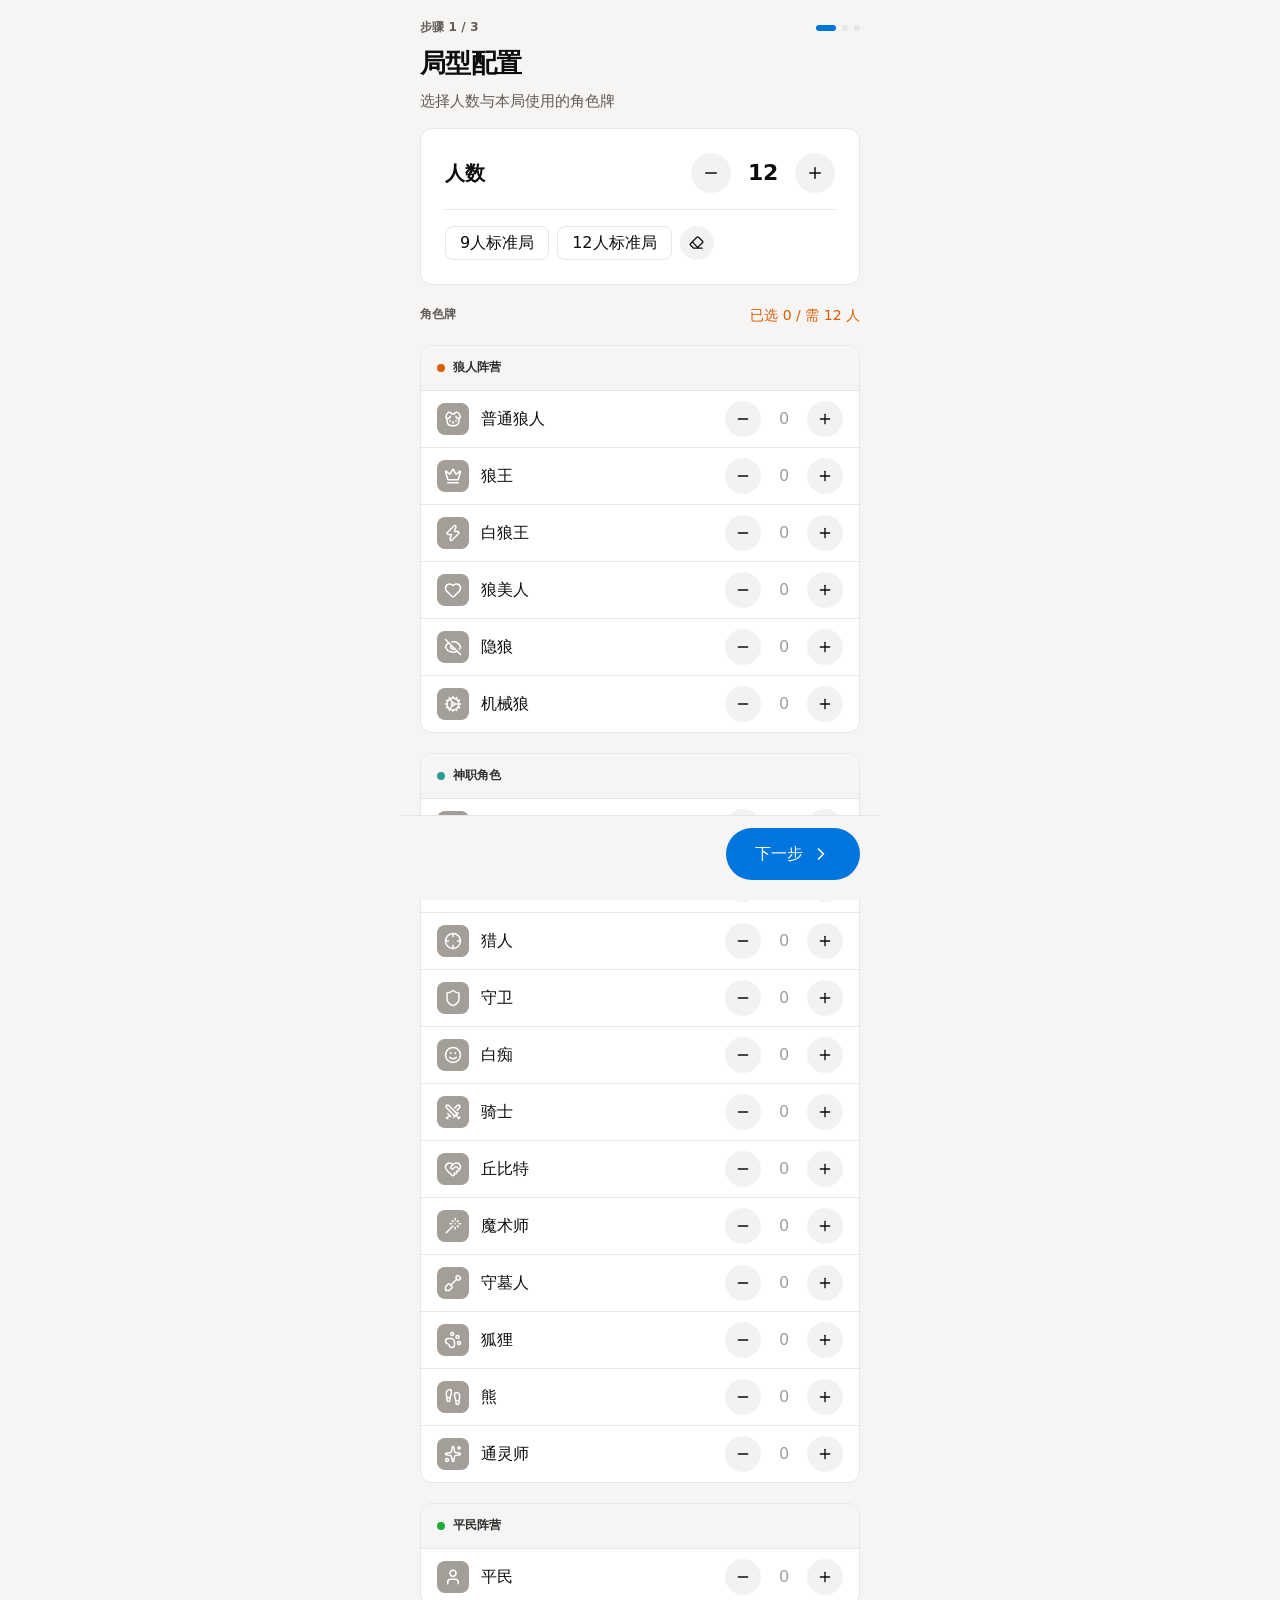
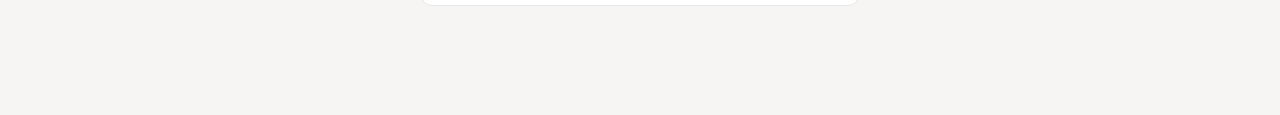
==== commit 684ad210: "Identify roles during the first night instead of before the game Remove wizard step 4 (role assignme" ====
--- a/index.html
+++ b/index.html
@@ -330,16 +330,6 @@
   </section>
 
   <!-- ════════════════════════════════════════════════════════════════
-       设置 Step 4 — 分配身份                  SPEC §4.1 / §8.4
-       ════════════════════════════════════════════════════════════════ -->
-  <section id="screen-setup4" class="screen" hidden>
-    <!-- TODO: 随机分配剩余身份（crypto.getRandomValues） -->
-    <!-- TODO: 紧凑网格：点座位 → 点角色（非下拉列表） -->
-    <!-- TODO: 已分配 X / N 状态标签 -->
-    <!-- TODO: 上一步 / 开始游戏（始终可点击 —— 身份非必填） -->
-  </section>
-
-  <!-- ════════════════════════════════════════════════════════════════
        局内主界面                              SPEC §12.1
        固定：控制区 + 警告区 + 步骤区 ／ 仅玩家网格可滚动
        ════════════════════════════════════════════════════════════════ -->
@@ -349,6 +339,10 @@
       <!-- 第 N 晚/天 + 阵营计数条 狼x·神y·民z + 计时器（自由 / 发言两种模式）
            + 撤销 / 日志 / 长按结束                     SPEC §12.1 / §14 / §17 -->
     </header>
+
+    <div id="win-banner" class="win-banner" hidden>
+      <!-- 结束条件达成提示 + 长按结束                    SPEC §17 -->
+    </div>
 
     <div id="alert-banner" class="alert-banner" hidden>
       <!-- TODO: 常驻警告横幅，需点击「知道了」确认      SPEC §10.2 -->
--- a/style.css
+++ b/style.css
@@ -333,6 +333,27 @@
 .speech-spacer { flex: 1; }
 
 /* 常驻警告横幅 —— 不自动消失。SPEC §10.2 */
+/* 结束条件横幅（SPEC §17）—— 比警告更强的存在感：达成即对局应当收尾。 */
+.win-banner { flex: 0 0 auto; }
+.win-banner[hidden] { display: none; }
+.win-banner-inner {
+  margin: var(--space-sm) var(--space-md) 0;
+  padding: 14px var(--space-md);
+  background: var(--canvas-white);
+  border: 2px solid var(--accent-green);
+  border-radius: var(--radius-card);
+  box-shadow: var(--shadow-soft);
+  display: flex;
+  align-items: center;
+  gap: var(--space-sm);
+}
+.win-banner-inner .icon { color: var(--accent-green); flex: 0 0 auto; }
+.win-banner-inner.is-uncertain { border-style: dashed; }
+.win-banner-text { flex: 1; min-width: 0; display: flex; flex-direction: column; gap: 2px; }
+.win-banner-text strong { font: var(--type-body); }
+.win-banner-inner .btn { flex: 0 0 auto; white-space: nowrap; padding-inline: var(--space-md); }
+.win-banner-text span { font: var(--type-body-sm); color: var(--text-secondary); }
+
 .alert-banner { flex: 0 0 auto; }
 .alert-banner[hidden] { display: none; }
 .alert-banner-inner {
@@ -1139,11 +1160,7 @@
 }
 .timer-field:last-child { border-bottom: none; }
 
-/* ── Step 4：身份分配 ── */
-.assign-grid { display: grid; gap: 10px; }
-.assign-grid[data-columns="3"] { grid-template-columns: repeat(3, 1fr); }
-.assign-grid[data-columns="4"] { grid-template-columns: repeat(4, 1fr); }
-
+/* ── 身份选择行（局内「修改身份」） ── */
 .role-row-select {
   display: flex;
   align-items: center;
@@ -1163,7 +1180,6 @@
 .role-row-select:last-child { border-bottom: none; }
 .role-row-select:active { background: var(--surface-featured); }
 .role-row-select:focus-visible { outline: 2px solid var(--color-primary); outline-offset: -2px; }
-.role-row-select-meta { font: var(--type-caption); color: var(--text-muted); font-variant-numeric: tabular-nums; }
 
 /* ══════════════════════════════════════════════════════════════════
    通用占位屏 —— 局内 / 日志 / 战报的正式内容见各自小节
@@ -1209,6 +1225,11 @@
 .answer-text { font: var(--type-heading-3); letter-spacing: var(--tracking-heading-3); }
 
 .witch-actions { display: flex; flex-wrap: wrap; gap: 10px; }
+
+/* 指认行动者 —— 角色芯片与行动阶段的行动者一行。SPEC §8.4 */
+.actor-pick-chips { display: flex; flex-wrap: wrap; gap: var(--space-xs); }
+.actor-line { display: flex; align-items: center; justify-content: space-between; gap: var(--space-sm); }
+.actor-line .note { margin: 0; }
 
 /* 技能状态芯片改为可点击按钮，用于手动修正（SPEC §6） */
 .skill-chip-toggle {
